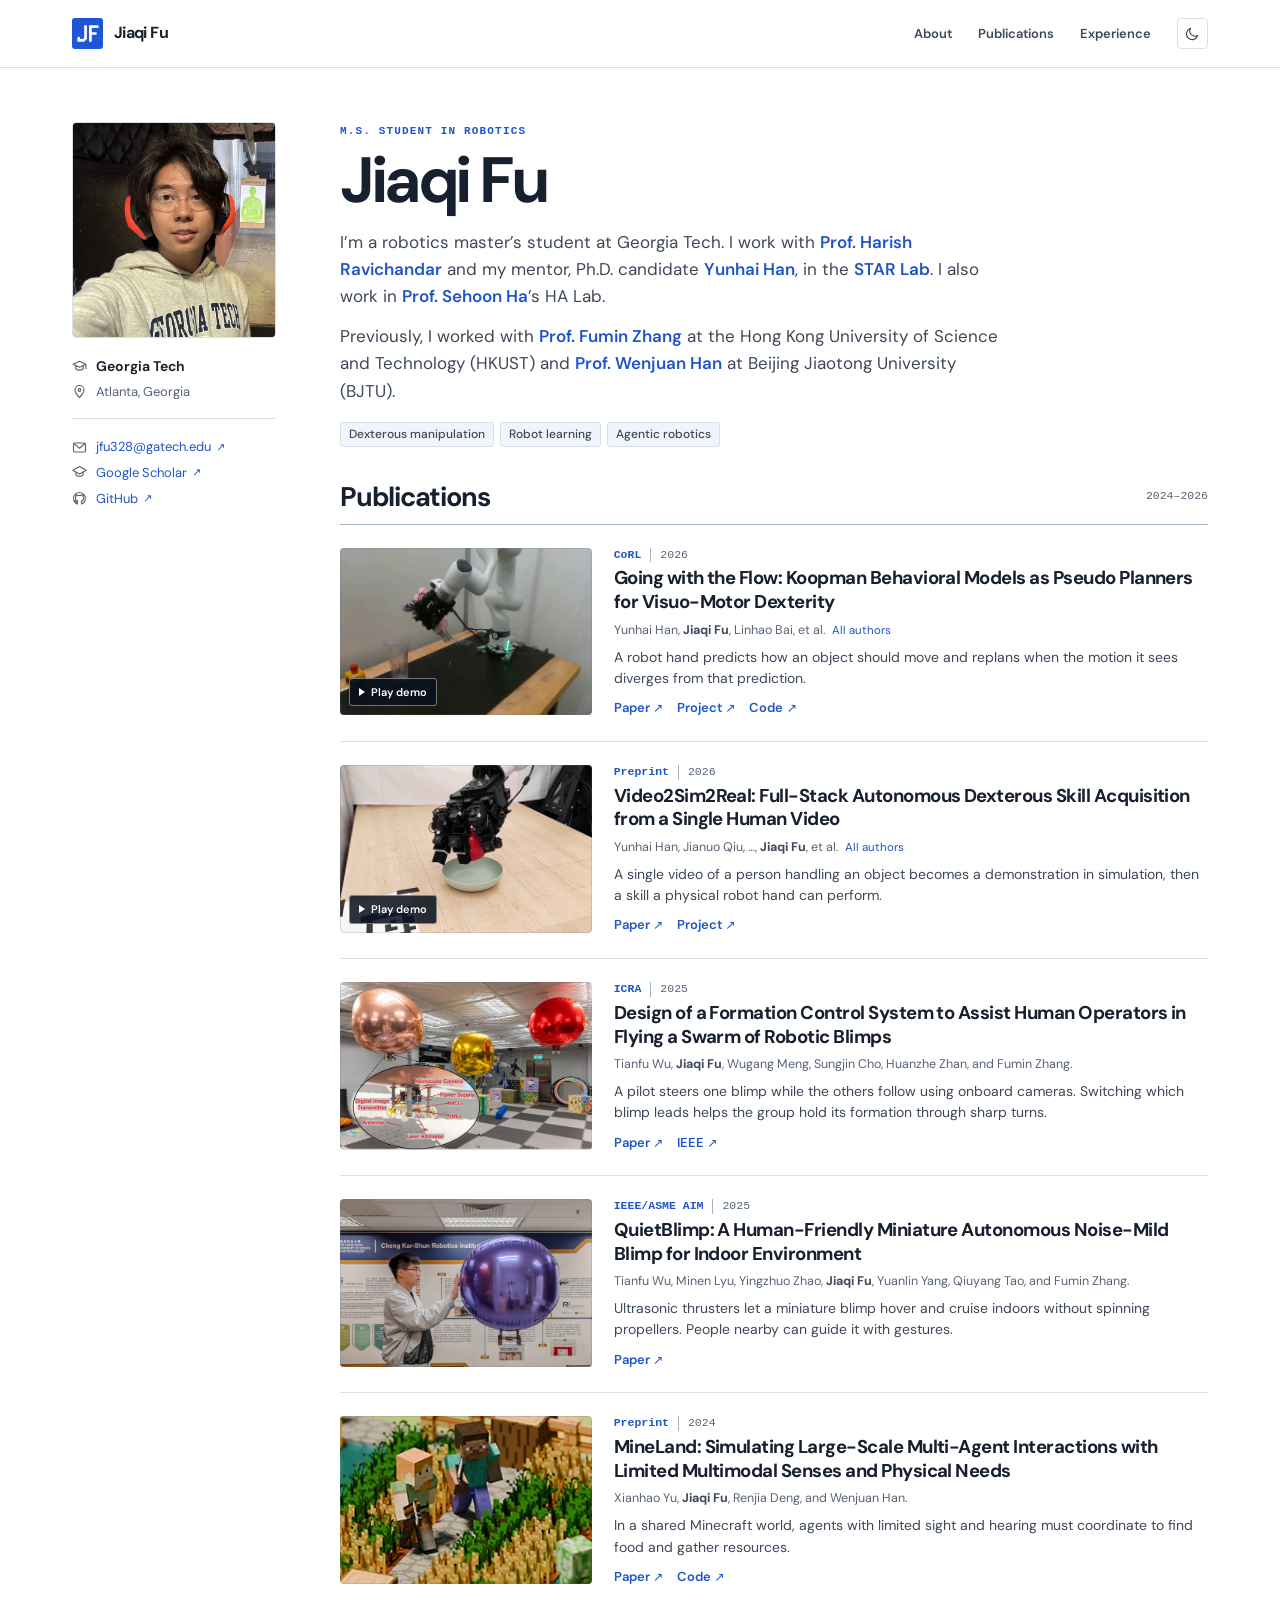
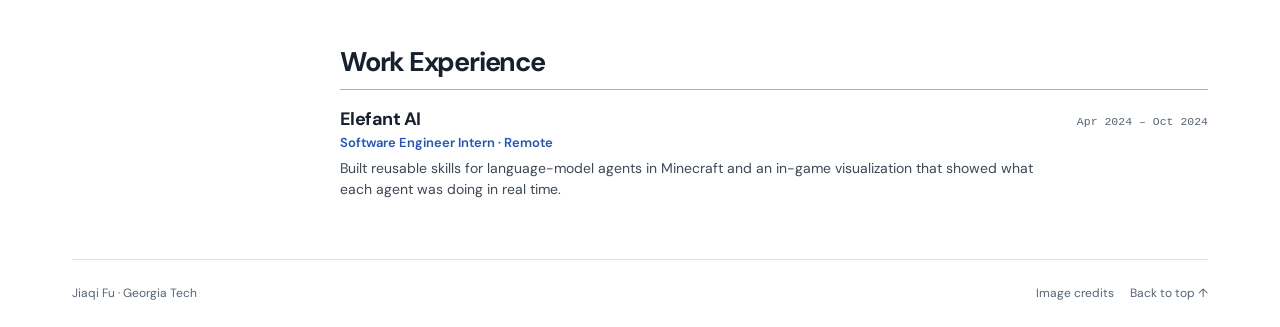
==== index.html @ 8cce4921 "Publish academic homepage on GitHub Pages" ====
<!doctype html>
<html lang="en">
<head>
<meta charset="utf-8"/>
<meta content="width=device-width, initial-scale=1" name="viewport"/>
<meta content="#ffffff" name="theme-color"/>
<meta content="Jiaqi Fu is a robotics master's student at Georgia Tech studying dexterous manipulation and agentic robotics. Explore publications and project demonstrations." name="description"/>
<link href="https://jiaq1fu.github.io/" rel="canonical"/>
<meta content="Jiaqi Fu · Robotics at Georgia Tech" property="og:title"/>
<meta content="website" property="og:type"/>
<meta content="Research in dexterous manipulation, robot learning, and agentic robotics at Georgia Tech's STAR Lab." property="og:description"/>
<meta content="https://jiaq1fu.github.io/assets/portrait.webp" property="og:image"/>
<title>Jiaqi Fu · Robotics at Georgia Tech</title>
<link as="font" crossorigin="" href="assets/dm-sans.woff2" rel="preload" type="font/woff2"/>
<link href="assets/mark.svg" rel="icon"/>
<link href="style.css" rel="stylesheet"/>
<script src="theme.js"></script>
<script src="demos.js" defer></script>
</head>
<body id="top">
<a class="skip" href="#name">Skip to content</a>
<header class="topbar">
  <div class="site-width mast">
    <a class="brand" href="#top" aria-label="Jiaqi Fu, home"><img src="assets/mark.svg" width="31" height="31" alt="">Jiaqi Fu</a>
    <nav aria-label="Main navigation"><a href="#name">About</a><a href="#research">Publications</a><a href="#experience">Experience</a><button class="theme" type="button" aria-label="Switch color theme" title="Switch color theme" hidden><svg class="icon icon-moon" viewBox="0 0 20 20" fill="none" stroke="currentColor" stroke-width="1.5" stroke-linecap="round" stroke-linejoin="round" aria-hidden="true"><path d="M16.8 12.7A7 7 0 0 1 7.3 3.2a7.6 7.6 0 1 0 9.5 9.5Z"/></svg><svg class="icon icon-sun" viewBox="0 0 20 20" fill="none" stroke="currentColor" stroke-width="1.5" stroke-linecap="round" stroke-linejoin="round" aria-hidden="true"><circle cx="10" cy="10" r="3.4"/><path d="M10 1v2 M10 17v2 M1 10h2 M17 10h2 M3.6 3.6 5 5 M15 15l1.4 1.4 M3.6 16.4 5 15 M15 5l1.4-1.4"/></svg></button></nav>
  </div>
</header>
<div class="site-width layout">
<aside class="profile" aria-label="Profile and contact">
  <img class="portrait" src="assets/portrait.webp" width="675" height="775" alt="Jiaqi Fu wearing a Georgia Tech hoodie" fetchpriority="high">
  <div class="profile-info">
    <div class="affiliation"><svg class="icon icon-school" viewBox="0 0 20 20" fill="none" stroke="currentColor" stroke-width="1.5" stroke-linecap="round" stroke-linejoin="round" aria-hidden="true"><path d="m1.5 7 8.5-4 8.5 4-8.5 4-8.5-4Z M5 9v4c3.3 2.5 6.7 2.5 10 0V9 M18.5 7v6"/></svg><span>Georgia Tech</span></div>
    <div class="location"><svg class="icon icon-location" viewBox="0 0 20 20" fill="none" stroke="currentColor" stroke-width="1.5" stroke-linecap="round" stroke-linejoin="round" aria-hidden="true"><path d="M16 8c0 4.2-6 10-6 10S4 12.2 4 8a6 6 0 1 1 12 0Z"/><circle cx="10" cy="8" r="1.8"/></svg>Atlanta, Georgia</div>
    <ul class="contacts"><li><svg class="icon icon-mail" viewBox="0 0 20 20" fill="none" stroke="currentColor" stroke-width="1.5" stroke-linecap="round" stroke-linejoin="round" aria-hidden="true"><rect x="2" y="4" width="16" height="12" rx="1.5"/><path d="m3 5 7 6 7-6"/></svg><a href="mailto:jfu328@gatech.edu">jfu328@gatech.edu <span class="arrow" aria-hidden="true">↗</span></a></li><li><svg class="icon icon-scholar" viewBox="0 0 20 20" fill="none" stroke="currentColor" stroke-width="1.5" stroke-linecap="round" stroke-linejoin="round" aria-hidden="true"><path d="m1 7 9-5 9 5-9 5-9-5Z M5.2 9.5v3.6a6.5 6.5 0 0 0 9.6 0V9.5"/></svg><a href="https://scholar.google.com/citations?user=RdzJ1DcAAAAJ&amp;hl=en">Google Scholar <span class="arrow" aria-hidden="true">↗</span></a></li><li><svg class="icon icon-github" viewBox="0 0 20 20" fill="none" stroke="currentColor" stroke-width="1.5" stroke-linecap="round" stroke-linejoin="round" aria-hidden="true"><path d="M7 17.4a8 8 0 1 1 6 0 M7.1 17.4v-2.5c-2.1.3-2.8-.7-3.1-1.7 M13 17.4v-2.1c0-.9-.3-1.5-.7-1.8 2-.4 3.4-1.4 3.4-3.8 0-.9-.3-1.6-.9-2.3.2-.7.2-1.6-.1-2.2-1-.1-2 .4-2.7.9a9.4 9.4 0 0 0-4 0c-.8-.5-1.6-1-2.7-.9-.3.7-.3 1.6 0 2.2-.6.7-.9 1.4-.9 2.3 0 2.4 1.4 3.4 3.4 3.8-.5.4-.7 1.1-.7 1.8"/></svg><a href="https://github.com/Jiaq1Fu">GitHub <span class="arrow" aria-hidden="true">↗</span></a></li></ul>
  </div>
</aside>
<main>
<section id="about" class="about" aria-labelledby="name">
  <p class="role">M.S. student in Robotics</p>
  <h1 id="name">Jiaqi Fu</h1>
  <div class="bio">
    <p>I’m a robotics master’s student at Georgia Tech. I work with <a href="https://harishravichandar.com/">Prof. Harish Ravichandar</a> and my mentor, Ph.D. candidate <a href="https://y8han.github.io/">Yunhai Han</a>, in the <a href="https://star-lab.cc.gatech.edu/team/jiaqi-fu/">STAR Lab</a>. I also work in <a href="https://faculty.cc.gatech.edu/~sha9/index.html">Prof. Sehoon Ha</a>’s HA Lab.</p>
    <p>Previously, I worked with <a href="https://fumin-home.hkust.edu.hk/">Prof. Fumin Zhang</a> at the Hong Kong University of Science and Technology (HKUST) and <a href="https://winniehan.github.io/">Prof. Wenjuan Han</a> at Beijing Jiaotong University (BJTU).</p>
  </div>
  <ul class="interests" aria-label="Research interests"><li>Dexterous manipulation</li><li>Robot learning</li><li>Agentic robotics</li></ul>
</section>
  <section id="research" class="research" aria-labelledby="pub-title">
    <div class="section-head"><h2 id="pub-title">Publications</h2><span class="years">2024–2026</span></div>
    <article class="paper">
      <div class="paper-media"><div class="demo" data-demo>
        <video aria-label="K-UBM robot demonstration" muted playsinline preload="none" poster="assets/kubm.webp" width="600" height="403" controls src="assets/kubm-demo.mp4"></video>
        <button class="demo-start" type="button" aria-label="Play K-UBM demo" hidden><span class="play" aria-hidden="true"></span>Play demo</button>
        </div></div>
      <div class="paper-info">
        <p class="venue">CoRL <span class="year">2026</span></p>
        <h3><a href="https://arxiv.org/abs/2602.07413">Going with the Flow: Koopman Behavioral Models as Pseudo Planners for Visuo-Motor Dexterity</a></h3>
        <details class="byline"><summary><span class="authors">Yunhai Han, <strong>Jiaqi Fu</strong>, Linhao Bai, et al.</span> <span class="author-action closed">All authors</span><span class="author-action opened">Hide authors</span></summary><p class="authors full">Yunhai Han, <strong>Jiaqi Fu</strong>, Linhao Bai, Ziyu Xiao, Zhaodong Yang, Yogita Choudhary, Krishna Jha, Chuizheng Kong, Shreyas Kousik, and Harish Ravichandar.</p></details>
        <p class="summary">A robot hand predicts how an object should move and replans when the motion it sees diverges from that prediction.</p>
        <div class="resources"><a href="https://arxiv.org/abs/2602.07413">Paper <span class="arrow" aria-hidden="true">↗</span></a><a href="https://k-ubm.github.io/">Project <span class="arrow" aria-hidden="true">↗</span></a><a href="https://github.com/GT-STAR-Lab/K-UBM">Code <span class="arrow" aria-hidden="true">↗</span></a></div>
      </div>
    </article>
    <article class="paper">
      <div class="paper-media"><div class="demo" data-demo>
        <video aria-label="Video2Sim2Real robot demonstration" muted playsinline preload="none" poster="assets/video2sim2real.webp" width="524" height="352" controls src="assets/video2sim2real-demo.mp4"></video>
        <button class="demo-start" type="button" aria-label="Play Video2Sim2Real demo" hidden><span class="play" aria-hidden="true"></span>Play demo</button>
        </div></div>
      <div class="paper-info">
        <p class="venue">Preprint <span class="year">2026</span></p>
        <h3><a href="https://arxiv.org/abs/2606.08828">Video2Sim2Real: Full-Stack Autonomous Dexterous Skill Acquisition from a Single Human Video</a></h3>
        <details class="byline"><summary><span class="authors">Yunhai Han, Jianuo Qiu, …, <strong>Jiaqi Fu</strong>, et al.</span> <span class="author-action closed">All authors</span><span class="author-action opened">Hide authors</span></summary><p class="authors full">Yunhai Han, Jianuo Qiu, Linhao Bai, Ziyu Xiao, Zihang Zeng, Yangcen Liu, Zhaodong Yang, Shalin Jain, Wenrui Ma, <strong>Jiaqi Fu</strong>, Yuqian Zheng, Manisha Natarajan, Muhammad Zubair Irshad, Kenneth Shaw, Matthew Gombolay, Zsolt Kira, and Harish Ravichandar.</p></details>
        <p class="summary">A single video of a person handling an object becomes a demonstration in simulation, then a skill a physical robot hand can perform.</p>
        <div class="resources"><a href="https://arxiv.org/abs/2606.08828">Paper <span class="arrow" aria-hidden="true">↗</span></a><a href="https://video2sim2real.github.io/">Project <span class="arrow" aria-hidden="true">↗</span></a></div>
      </div>
    </article>
    <article class="paper">
      <div class="paper-media"><a aria-label="Read the blimp formation control paper" class="thumb" href="https://arxiv.org/abs/2505.09511"><img alt="Three robotic blimps hover indoors, with an inset showing the hardware beneath one blimp." height="435" loading="lazy" src="assets/formation.webp" width="648"/></a></div>
      <div class="paper-info">
        <p class="venue">ICRA <span class="year">2025</span></p>
        <h3><a href="https://arxiv.org/abs/2505.09511">Design of a Formation Control System to Assist Human Operators in Flying a Swarm of Robotic Blimps</a></h3>
        <p class="authors">Tianfu Wu, <strong>Jiaqi Fu</strong>, Wugang Meng, Sungjin Cho, Huanzhe Zhan, and Fumin Zhang.</p>
        <p class="summary">A pilot steers one blimp while the others follow using onboard cameras. Switching which blimp leads helps the group hold its formation through sharp turns.</p>
        <div class="resources"><a href="https://arxiv.org/abs/2505.09511">Paper <span class="arrow" aria-hidden="true">↗</span></a><a href="https://doi.org/10.1109/ICRA55743.2025.11128354">IEEE <span class="arrow" aria-hidden="true">↗</span></a></div>
      </div>
    </article>
    <article class="paper">
      <div class="paper-media"><a aria-label="Read the QuietBlimp paper" class="thumb" href="https://doi.org/10.1109/AIM64088.2025.11175635"><img alt="A researcher holds up a hand beside a purple blimp at the HKUST Robotics Institute." height="435" loading="lazy" src="assets/quietblimp.webp" width="648"/></a></div>
      <div class="paper-info">
        <p class="venue">IEEE/ASME AIM <span class="year">2025</span></p>
        <h3><a href="https://doi.org/10.1109/AIM64088.2025.11175635">QuietBlimp: A Human-Friendly Miniature Autonomous Noise-Mild Blimp for Indoor Environment</a></h3>
        <p class="authors">Tianfu Wu, Minen Lyu, Yingzhuo Zhao, <strong>Jiaqi Fu</strong>, Yuanlin Yang, Qiuyang Tao, and Fumin Zhang.</p>
        <p class="summary">Ultrasonic thrusters let a miniature blimp hover and cruise indoors without spinning propellers. People nearby can guide it with gestures.</p>
        <div class="resources"><a href="https://doi.org/10.1109/AIM64088.2025.11175635">Paper <span class="arrow" aria-hidden="true">↗</span></a></div>
      </div>
    </article>
    <article class="paper">
      <div class="paper-media"><a aria-label="Explore MineLand on GitHub" class="thumb" href="https://github.com/cocacola-lab/MineLand"><img alt="Two Minecraft characters stand among rows of crops in MineLand" height="192" loading="lazy" src="assets/mineland.webp" width="286"/></a></div>
      <div class="paper-info">
        <p class="venue">Preprint <span class="year">2024</span></p>
        <h3><a href="https://arxiv.org/abs/2403.19267">MineLand: Simulating Large-Scale Multi-Agent Interactions with Limited Multimodal Senses and Physical Needs</a></h3>
        <p class="authors">Xianhao Yu, <strong>Jiaqi Fu</strong>, Renjia Deng, and Wenjuan Han.</p>
        <p class="summary">In a shared Minecraft world, agents with limited sight and hearing must coordinate to find food and gather resources.</p>
        <div class="resources"><a href="https://arxiv.org/abs/2403.19267">Paper <span class="arrow" aria-hidden="true">↗</span></a><a href="https://github.com/cocacola-lab/MineLand">Code <span class="arrow" aria-hidden="true">↗</span></a></div>
      </div>
    </article>
  </section>

  <section id="experience" class="experience" aria-labelledby="experience-title">
    <div class="section-head"><h2 id="experience-title">Work Experience</h2></div>
    <ol class="positions">
      <li>
        <div class="position-header"><h3>Elefant AI</h3><p class="years"><time datetime="2024-04">Apr 2024</time> – <time datetime="2024-10">Oct 2024</time></p></div>
        <p class="position-role">Software Engineer Intern · Remote</p>
        <p class="summary">Built reusable skills for language-model agents in Minecraft and an in-game visualization that showed what each agent was doing in real time.</p>
      </li>
    </ol>
  </section>
</main>
</div>
<footer class="site-width"><span>Jiaqi Fu · Georgia Tech</span><div><a href="credits.html">Image credits</a><a href="#top">Back to top ↑</a></div></footer>
</body>
</html>
---- style.css ----
@font-face {
  font-family: "DM Sans";
  src: url("assets/dm-sans.woff2") format("woff2");
  font-style: normal;
  font-weight: 400 700;
  font-display: swap;
}

:root {
  color-scheme: light;
  --bg: #fff;
  --ink: #17202e;
  --text: #3d4858;
  --muted: #566476;
  --blue: #2054c7;
  --line: #d8e0e7;
  --surface: #f0f4fb;
  --rule: #a5b5c8;
  --mono: ui-monospace, "SFMono-Regular", Consolas, "Liberation Mono", monospace;
}
:root[data-theme="dark"] {
  color-scheme: dark;
  --bg: #11161e;
  --ink: #eef3fa;
  --text: #c8d2df;
  --muted: #a6b4c5;
  --blue: #91b2ff;
  --line: #324052;
  --surface: #1c293c;
  --rule: #5d718b;
}

* { box-sizing: border-box; }
html { scroll-padding-top: 22px; }
body { background: var(--bg); color: var(--ink); margin: 0; font: 16px/1.52 "DM Sans", system-ui, sans-serif; -webkit-font-smoothing: antialiased; }
a { color: var(--blue); text-decoration: none; }
a:hover { text-decoration: underline; text-underline-offset: 3px; }
a:focus-visible, button:focus-visible, summary:focus-visible, video:focus-visible { outline: 2px solid var(--blue); outline-offset: 4px; }
button { font: inherit; cursor: pointer; }
[hidden] { display: none !important; }
.site-width { width: min(1136px, calc(100% - 96px)); margin-inline: auto; }
.skip { position: absolute; left: 16px; top: -80px; z-index: 3; background: var(--bg); padding: .6rem 1rem; }
.skip:focus { top: 6px; }
.topbar { border-bottom: 1px solid var(--line); }
.mast, nav, .brand, .affiliation, .location, .contacts li, .contacts li a, .section-head, .resources, footer, footer div { display: flex; align-items: center; }
.mast { height: 67px; justify-content: space-between; }
.brand { gap: 11px; font-size: 16px; font-weight: 700; letter-spacing: -.04em; color: var(--ink); }
.brand:hover { text-decoration: none; }
nav { gap: 26px; font-size: 13px; font-weight: 600; }
nav a { color: var(--text); }
.icon { width: 17px; height: 17px; flex: none; }
.theme { border: 1px solid var(--line); color: var(--text); background: var(--bg); padding: 7px; border-radius: 4px; display: inline-grid; place-items: center; }
.theme:hover { color: var(--blue); background: var(--surface); }
.theme .icon { width: 15px; height: 15px; }
:root:not([data-theme="dark"]) .icon-sun, :root[data-theme="dark"] .icon-moon { display: none; }

.layout { display: grid; grid-template-columns: 204px minmax(0, 1fr); align-items: start; gap: clamp(40px, 5vw, 80px); padding: 54px 0 0; }
.profile { position: sticky; top: 22px; }
.portrait { width: 100%; height: auto; aspect-ratio: 1 / 1.06; object-fit: cover; object-position: 50% 40%; display: block; border: 1px solid var(--line); border-radius: 4px; }
.profile-info { padding-top: 18px; }
.affiliation, .location, .contacts li { gap: 9px; }
.affiliation { font-weight: 650; font-size: 14px; }
.affiliation .icon, .location .icon, .contacts .icon { color: var(--muted); width: 15px; height: 15px; }
.location { font-size: 13px; margin-top: 4px; color: var(--muted); }
.contacts { border-top: 1px solid var(--line); list-style: none; margin: 17px 0 0; padding: 12px 0 0; }
.contacts li { margin: 6px 0; font-size: 13px; }
.contacts a { gap: 5px; }
.arrow { display: inline-block; font: .95em/1 system-ui, sans-serif; }
.contacts .arrow { font-size: 11px; }
.about { padding: 1px 0 34px; }
.role, .years, .venue { font-family: var(--mono); }
.role { font-size: 11px; color: var(--blue); text-transform: uppercase; font-weight: 600; letter-spacing: .105em; margin: 0 0 6px; }
h1, h2, h3, p { margin: 0; }
h1 { font-size: clamp(46px, 5vw, 66px); font-weight: 700; letter-spacing: -.07em; line-height: 1.08; }
.bio { max-width: 660px; font-size: 17px; line-height: 1.6; margin: 14px 0 17px; color: var(--text); }
.bio a { font-weight: 600; }
.bio p + p { margin-top: .75em; }
.interests { display: flex; flex-wrap: wrap; gap: 6px; margin: 0; padding: 0; list-style: none; }
.interests li { background: var(--surface); color: var(--text); border: 1px solid var(--line); border-radius: 3px; font-size: 12px; font-weight: 500; line-height: 1.4; padding: 3px 8px; }
.section-head { gap: 1rem; justify-content: space-between; border-bottom: 1px solid var(--rule); padding-bottom: 12px; }
h2 { font-size: 27px; line-height: 1.15; letter-spacing: -.045em; }
.years { font-size: 11.5px; color: var(--muted); }
.paper { display: grid; grid-template-columns: minmax(160px, 29%) 1fr; align-items: start; gap: 22px; padding: 23px 0; border-bottom: 1px solid var(--line); }
.paper:last-child { border-bottom: 0; }
.paper-media { min-width: 0; }
.thumb, .demo { position: relative; display: block; background: var(--surface); width: 100%; border-radius: 4px; overflow: hidden; }
.thumb::after, .demo::after { content: ""; position: absolute; inset: 0; border: 1px solid rgb(96 113 135 / .19); border-radius: inherit; pointer-events: none; }
.thumb img, .demo video { display: block; width: 100%; height: auto; aspect-ratio: 1.5; object-fit: cover; }
.demo-start { position: absolute; bottom: 9px; left: 9px; padding: 5px 9px; display: inline-flex; align-items: center; gap: 6px; border: 1px solid rgb(255 255 255 / .42); border-radius: 3px; background: rgb(9 17 29 / .86); color: white; font-size: 11px; font-weight: 600; }
.demo-start:hover { background: #1c47a6; }
.play { width: 0; height: 0; border-top: 4px solid transparent; border-bottom: 4px solid transparent; border-left: 6px solid currentColor; }
.venue { display: flex; align-items: baseline; gap: 9px; font-size: 11.5px; font-weight: 600; color: var(--blue); line-height: 1.3; margin-bottom: 5px; }
.year { color: var(--muted); font-weight: 400; border-left: 1px solid var(--rule); padding-left: 9px; }
h3 { font-size: clamp(17px, 1.45vw, 21px); line-height: 1.27; letter-spacing: -.028em; font-weight: 700; }
h3 a { color: var(--ink); }
h3 a:hover { color: var(--blue); }
.authors { font-size: 12.5px; line-height: 1.5; color: var(--muted); }
p.authors, .byline { margin: 6px 0 0; }
.authors strong { color: var(--text); font-weight: 700; }
.byline summary { cursor: pointer; list-style: none; font-size: 12.5px; }
.byline summary::-webkit-details-marker { display: none; }
.author-action { color: var(--blue); font-size: 11.5px; margin-left: 4px; white-space: nowrap; }
.byline .opened, .byline[open] .closed, .byline[open] summary .authors { display: none; }
.byline[open] .opened { display: inline; margin: 0; }
.byline .full { margin-top: 4px; }
.summary { margin-top: 7px; color: var(--text); font-size: 14px; line-height: 1.52; max-width: 72ch; }
.resources { flex-wrap: wrap; gap: 14px; margin-top: 9px; font-size: 13px; font-weight: 600; }
footer { margin-top: 40px !important; border-top: 1px solid var(--line); justify-content: space-between; gap: .8rem; min-height: 68px; font-size: 12px; color: var(--muted); }
footer div { gap: 16px; }
footer a { color: var(--muted); }
.experience { padding-top: 36px; }
.positions { list-style: none; padding: 0; margin: 0; }
.positions > li { padding: 18px 0; border-bottom: 1px solid var(--line); }
.positions > li:last-child { border-bottom: 0; }
.position-header { display: flex; flex-wrap: wrap; align-items: baseline; justify-content: space-between; gap: 3px 16px; }
.position-header h3 { font-size: 18px; }
.position-header .years { white-space: nowrap; }
.position-role { color: var(--blue); font-size: 13px; font-weight: 600; margin-top: 3px; }
.positions .summary { margin-top: 5px; }
.credits { max-width: 720px; margin: 52px auto 80px; }
.credits h1 { font-size: 42px; margin: 24px 0; }
.credits li { margin: 14px 0; color: var(--text); }

@media (max-width: 1000px) {
  .site-width { width: calc(100% - 60px); }
  .layout { grid-template-columns: 171px minmax(0, 1fr); gap: 34px; }
  .paper { gap: 17px; grid-template-columns: minmax(143px, 28%) 1fr; }
}
@media (max-width: 760px) {
  .site-width { width: calc(100% - 40px); }
  .mast { height: 58px; }
  .layout { grid-template-columns: 146px minmax(0, 1fr); gap: 28px; padding-top: 32px; }
  .profile { position: static; grid-row: 1; grid-column: 1; }
  main { display: contents; }
  .profile-info { padding-top: 12px; }
  .contacts { margin-top: 10px; padding-top: 6px; }
  .contacts li { font-size: 12px; margin: 4px 0; gap: 6px; }
  .about { grid-row: 1; grid-column: 2; padding: 0; }
  .research, .experience { grid-column: 1 / -1; }
  .experience { padding-top: 0; }
  .bio { font-size: 16px; margin: 10px 0 14px; }
  .paper { grid-template-columns: minmax(135px, 30%) 1fr; }
}
@media (max-width: 520px) {
  .site-width { width: calc(100% - 32px); }
  nav { gap: 14px; font-size: 12px; }
  .brand { font-size: 15px; gap: 7px; }
  .brand img { width: 27px; height: 27px; }
  .theme { padding: 6px; }
  .layout { grid-template-columns: minmax(0, 1fr) 88px; grid-template-rows: auto auto auto; column-gap: 10px; row-gap: 0; padding-top: 25px; }
  .profile, .profile-info, .about { display: contents; }
  .affiliation { display: none; }
  .role { grid-row: 1; grid-column: 1; align-self: end; margin: 0 0 3px; }
  h1 { grid-row: 2; grid-column: 1; align-self: center; }
  .location { grid-row: 3; grid-column: 1; margin: 4px 0 0; align-self: start; }
  .portrait { grid-row: 1 / 4; grid-column: 2; width: 88px; height: 101px; }
  .bio, .interests, .contacts, .research { grid-column: 1 / -1; }
  .bio { grid-row: 4; margin: 18px 0 12px; }
  .interests { grid-row: 5; }
  .contacts { grid-row: 6; display: flex; gap: 6px 12px; flex-wrap: wrap; border: 0; padding: 0; margin-top: 15px; }
  .contacts li { margin: 0; }
  .contacts .icon { display: none; }
  .research { grid-row: 7; padding-top: 29px; }
  .experience { grid-row: 8; padding-top: 26px; }
  .position-header { flex-direction: column; }
  .interests { gap: 5px; }
  .interests li { font-size: 11px; padding: 3px 6px; }
  h2 { font-size: 24px; }
  .paper { display: flex; flex-direction: column; gap: 12px; padding: 19px 0; }
  .paper-media { width: 100%; max-width: 380px; }
  .paper h3 { font-size: 18px; }
  .summary { font-size: 13.5px; }
  footer { align-items: flex-start; flex-wrap: wrap; margin-top: 22px !important; padding: 16px 0; }
}

@media (max-width: 400px) {
  nav { gap: 8px; }
  .brand { font-size: 14px; gap: 5px; }
  .brand img { width: 23px; height: 23px; }
}
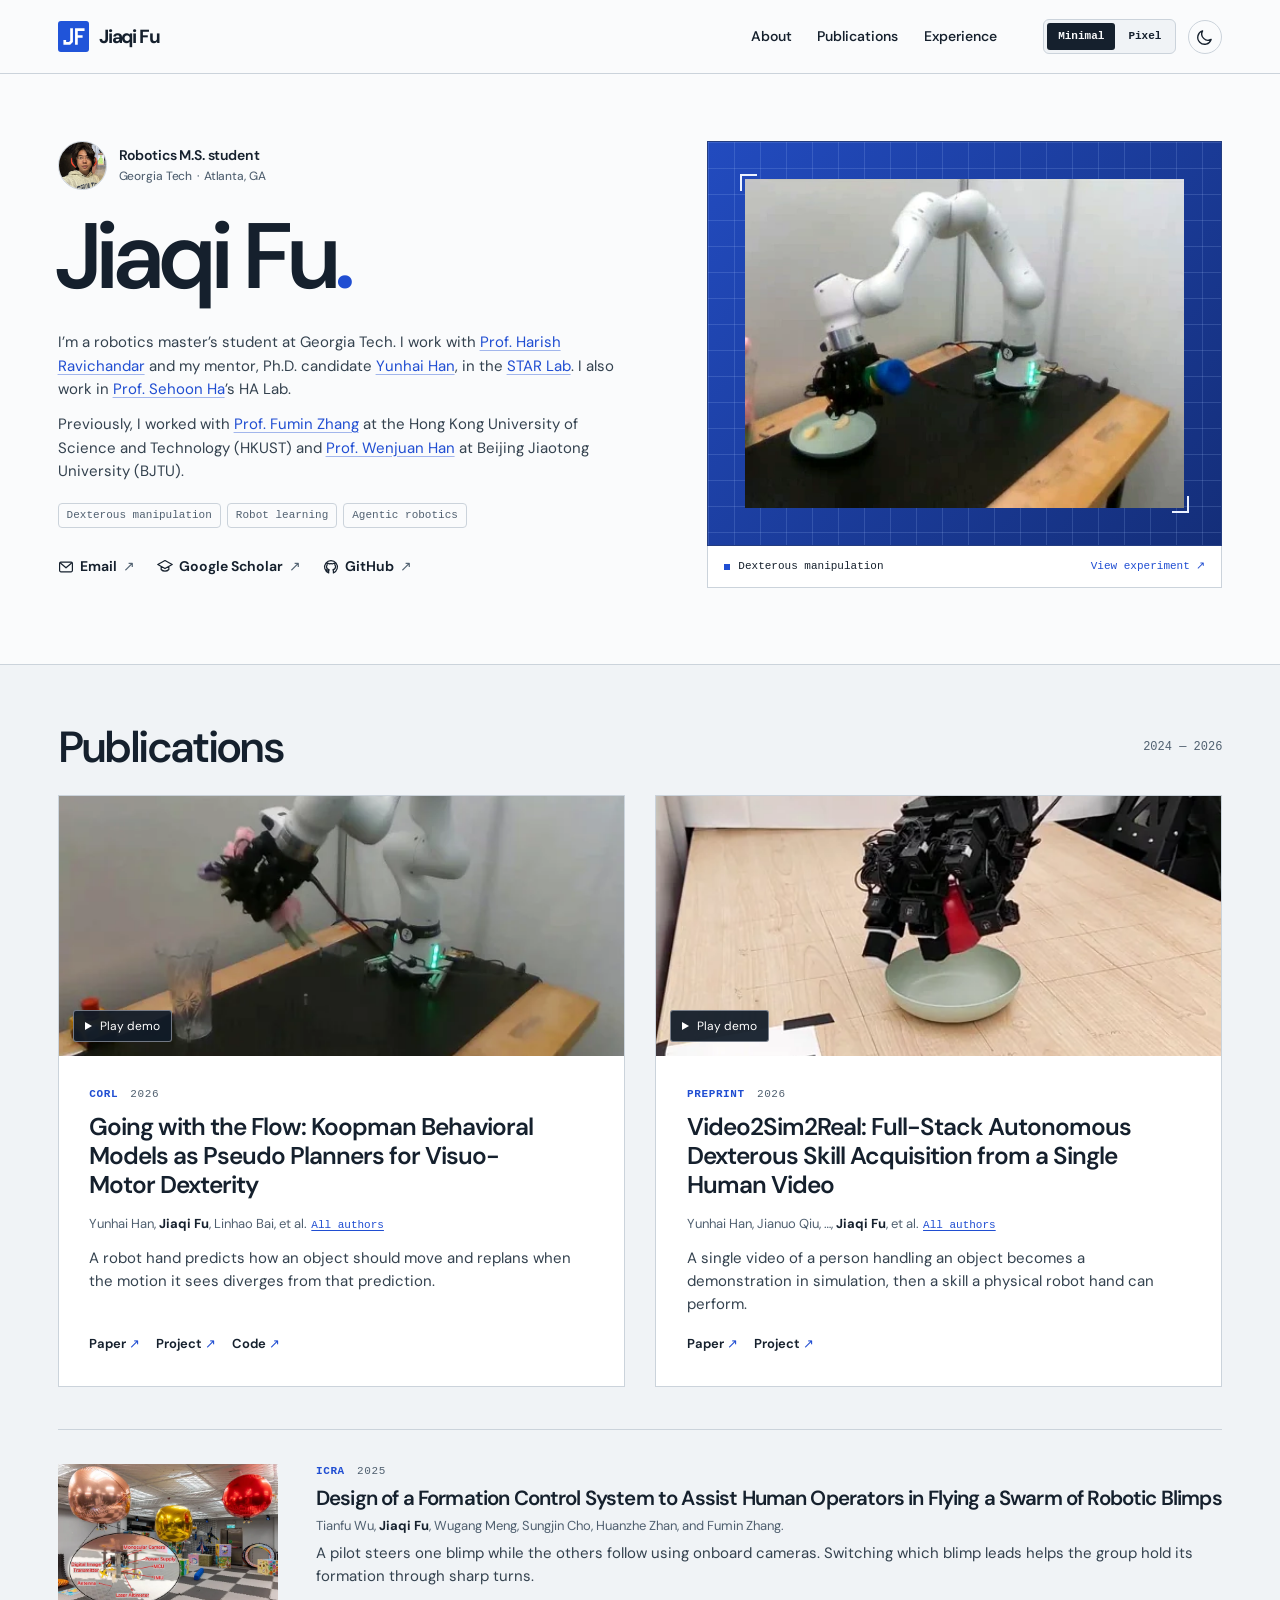
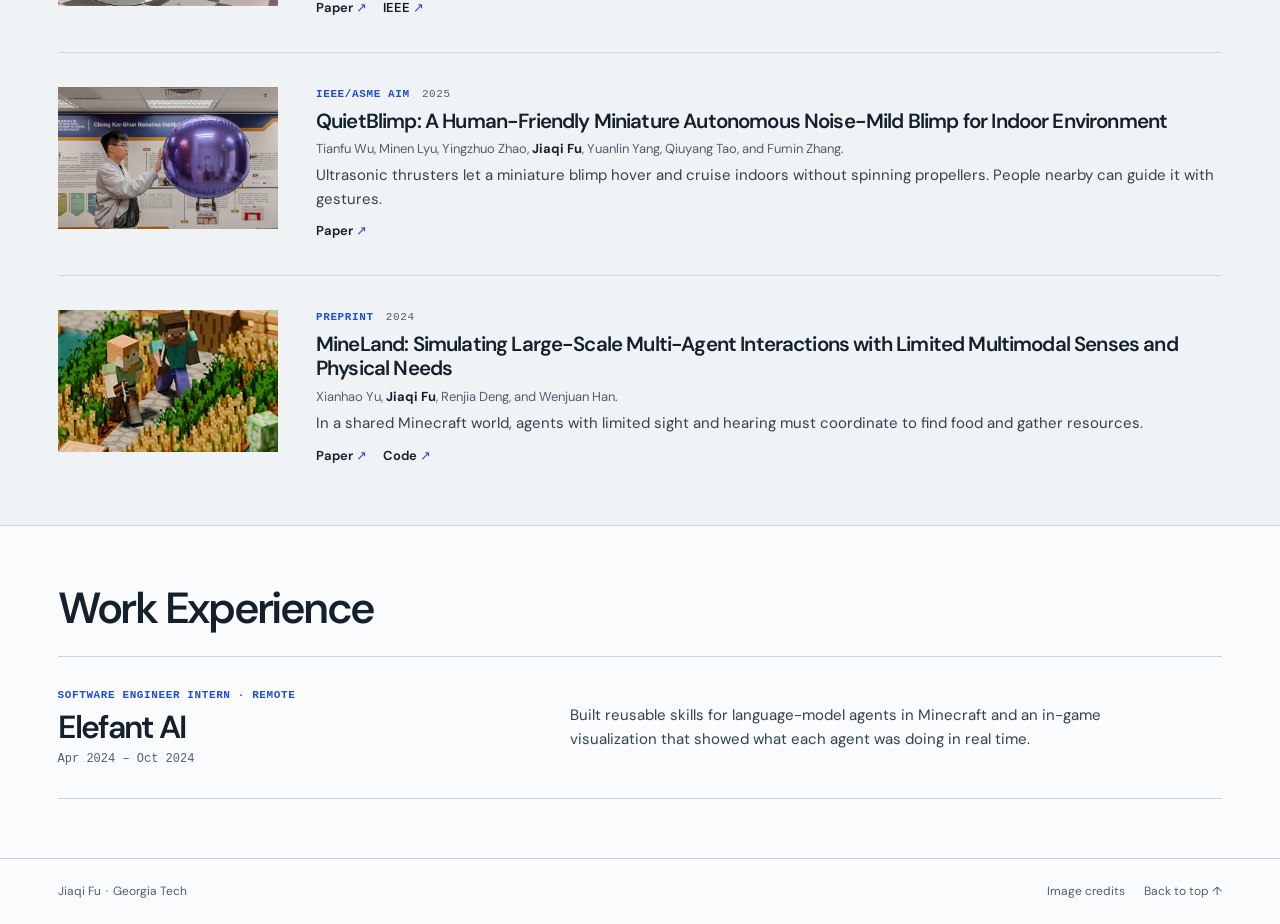
==== commit e9acbcab: "Add minimalist robotics homepage and pixel lab edition" ====
--- a/index.html
+++ b/index.html
@@ -9,113 +9,102 @@
 <meta content="Jiaqi Fu · Robotics at Georgia Tech" property="og:title"/>
 <meta content="website" property="og:type"/>
 <meta content="Research in dexterous manipulation, robot learning, and agentic robotics at Georgia Tech's STAR Lab." property="og:description"/>
-<meta content="https://jiaq1fu.github.io/assets/portrait.webp" property="og:image"/>
+<meta content="https://jiaq1fu.github.io/assets/robot-field.webp" property="og:image"/>
 <title>Jiaqi Fu · Robotics at Georgia Tech</title>
 <link as="font" crossorigin="" href="assets/dm-sans.woff2" rel="preload" type="font/woff2"/>
 <link href="assets/mark.svg" rel="icon"/>
 <link href="style.css" rel="stylesheet"/>
 <script src="theme.js"></script>
-<script src="demos.js" defer></script>
+<script defer="" src="demos.js"></script>
 </head>
 <body id="top">
 <a class="skip" href="#name">Skip to content</a>
-<header class="topbar">
-  <div class="site-width mast">
-    <a class="brand" href="#top" aria-label="Jiaqi Fu, home"><img src="assets/mark.svg" width="31" height="31" alt="">Jiaqi Fu</a>
-    <nav aria-label="Main navigation"><a href="#name">About</a><a href="#research">Publications</a><a href="#experience">Experience</a><button class="theme" type="button" aria-label="Switch color theme" title="Switch color theme" hidden><svg class="icon icon-moon" viewBox="0 0 20 20" fill="none" stroke="currentColor" stroke-width="1.5" stroke-linecap="round" stroke-linejoin="round" aria-hidden="true"><path d="M16.8 12.7A7 7 0 0 1 7.3 3.2a7.6 7.6 0 1 0 9.5 9.5Z"/></svg><svg class="icon icon-sun" viewBox="0 0 20 20" fill="none" stroke="currentColor" stroke-width="1.5" stroke-linecap="round" stroke-linejoin="round" aria-hidden="true"><circle cx="10" cy="10" r="3.4"/><path d="M10 1v2 M10 17v2 M1 10h2 M17 10h2 M3.6 3.6 5 5 M15 15l1.4 1.4 M3.6 16.4 5 15 M15 5l1.4-1.4"/></svg></button></nav>
-  </div>
-</header>
-<div class="site-width layout">
-<aside class="profile" aria-label="Profile and contact">
-  <img class="portrait" src="assets/portrait.webp" width="675" height="775" alt="Jiaqi Fu wearing a Georgia Tech hoodie" fetchpriority="high">
-  <div class="profile-info">
-    <div class="affiliation"><svg class="icon icon-school" viewBox="0 0 20 20" fill="none" stroke="currentColor" stroke-width="1.5" stroke-linecap="round" stroke-linejoin="round" aria-hidden="true"><path d="m1.5 7 8.5-4 8.5 4-8.5 4-8.5-4Z M5 9v4c3.3 2.5 6.7 2.5 10 0V9 M18.5 7v6"/></svg><span>Georgia Tech</span></div>
-    <div class="location"><svg class="icon icon-location" viewBox="0 0 20 20" fill="none" stroke="currentColor" stroke-width="1.5" stroke-linecap="round" stroke-linejoin="round" aria-hidden="true"><path d="M16 8c0 4.2-6 10-6 10S4 12.2 4 8a6 6 0 1 1 12 0Z"/><circle cx="10" cy="8" r="1.8"/></svg>Atlanta, Georgia</div>
-    <ul class="contacts"><li><svg class="icon icon-mail" viewBox="0 0 20 20" fill="none" stroke="currentColor" stroke-width="1.5" stroke-linecap="round" stroke-linejoin="round" aria-hidden="true"><rect x="2" y="4" width="16" height="12" rx="1.5"/><path d="m3 5 7 6 7-6"/></svg><a href="mailto:jfu328@gatech.edu">jfu328@gatech.edu <span class="arrow" aria-hidden="true">↗</span></a></li><li><svg class="icon icon-scholar" viewBox="0 0 20 20" fill="none" stroke="currentColor" stroke-width="1.5" stroke-linecap="round" stroke-linejoin="round" aria-hidden="true"><path d="m1 7 9-5 9 5-9 5-9-5Z M5.2 9.5v3.6a6.5 6.5 0 0 0 9.6 0V9.5"/></svg><a href="https://scholar.google.com/citations?user=RdzJ1DcAAAAJ&amp;hl=en">Google Scholar <span class="arrow" aria-hidden="true">↗</span></a></li><li><svg class="icon icon-github" viewBox="0 0 20 20" fill="none" stroke="currentColor" stroke-width="1.5" stroke-linecap="round" stroke-linejoin="round" aria-hidden="true"><path d="M7 17.4a8 8 0 1 1 6 0 M7.1 17.4v-2.5c-2.1.3-2.8-.7-3.1-1.7 M13 17.4v-2.1c0-.9-.3-1.5-.7-1.8 2-.4 3.4-1.4 3.4-3.8 0-.9-.3-1.6-.9-2.3.2-.7.2-1.6-.1-2.2-1-.1-2 .4-2.7.9a9.4 9.4 0 0 0-4 0c-.8-.5-1.6-1-2.7-.9-.3.7-.3 1.6 0 2.2-.6.7-.9 1.4-.9 2.3 0 2.4 1.4 3.4 3.4 3.8-.5.4-.7 1.1-.7 1.8"/></svg><a href="https://github.com/Jiaq1Fu">GitHub <span class="arrow" aria-hidden="true">↗</span></a></li></ul>
-  </div>
-</aside>
+<header class="topbar"><div class="site-width mast">
+  <a aria-label="Jiaqi Fu, home" class="brand" href="#top"><img alt="" height="31" src="assets/mark.svg" width="31"/>Jiaqi Fu</a>
+  <nav class="sections" aria-label="Sections"><a href="#about">About</a><a href="#research">Publications</a><a href="#experience">Experience</a></nav>
+  <div class="settings"><nav class="styles" aria-label="Website style"><span aria-current="page">Minimal</span><a href="pixel/">Pixel</a></nav><button aria-label="Switch color theme" class="theme" hidden="" title="Switch color theme" type="button"><svg aria-hidden="true" class="icon icon-moon" fill="none" stroke="currentColor" stroke-linecap="round" stroke-linejoin="round" stroke-width="1.5" viewbox="0 0 20 20"><path d="M16.8 12.7A7 7 0 0 1 7.3 3.2a7.6 7.6 0 1 0 9.5 9.5Z"></path></svg><svg aria-hidden="true" class="icon icon-sun" fill="none" stroke="currentColor" stroke-linecap="round" stroke-linejoin="round" stroke-width="1.5" viewbox="0 0 20 20"><circle cx="10" cy="10" r="3.4"></circle><path d="M10 1v2 M10 17v2 M1 10h2 M17 10h2 M3.6 3.6 5 5 M15 15l1.4 1.4 M3.6 16.4 5 15 M15 5l1.4-1.4"></path></svg></button></div>
+</div></header>
 <main>
-<section id="about" class="about" aria-labelledby="name">
-  <p class="role">M.S. student in Robotics</p>
-  <h1 id="name">Jiaqi Fu</h1>
-  <div class="bio">
-    <p>I’m a robotics master’s student at Georgia Tech. I work with <a href="https://harishravichandar.com/">Prof. Harish Ravichandar</a> and my mentor, Ph.D. candidate <a href="https://y8han.github.io/">Yunhai Han</a>, in the <a href="https://star-lab.cc.gatech.edu/team/jiaqi-fu/">STAR Lab</a>. I also work in <a href="https://faculty.cc.gatech.edu/~sha9/index.html">Prof. Sehoon Ha</a>’s HA Lab.</p>
-    <p>Previously, I worked with <a href="https://fumin-home.hkust.edu.hk/">Prof. Fumin Zhang</a> at the Hong Kong University of Science and Technology (HKUST) and <a href="https://winniehan.github.io/">Prof. Wenjuan Han</a> at Beijing Jiaotong University (BJTU).</p>
-  </div>
-  <ul class="interests" aria-label="Research interests"><li>Dexterous manipulation</li><li>Robot learning</li><li>Agentic robotics</li></ul>
-</section>
-  <section id="research" class="research" aria-labelledby="pub-title">
-    <div class="section-head"><h2 id="pub-title">Publications</h2><span class="years">2024–2026</span></div>
-    <article class="paper">
-      <div class="paper-media"><div class="demo" data-demo>
-        <video aria-label="K-UBM robot demonstration" muted playsinline preload="none" poster="assets/kubm.webp" width="600" height="403" controls src="assets/kubm-demo.mp4"></video>
-        <button class="demo-start" type="button" aria-label="Play K-UBM demo" hidden><span class="play" aria-hidden="true"></span>Play demo</button>
-        </div></div>
-      <div class="paper-info">
-        <p class="venue">CoRL <span class="year">2026</span></p>
-        <h3><a href="https://arxiv.org/abs/2602.07413">Going with the Flow: Koopman Behavioral Models as Pseudo Planners for Visuo-Motor Dexterity</a></h3>
-        <details class="byline"><summary><span class="authors">Yunhai Han, <strong>Jiaqi Fu</strong>, Linhao Bai, et al.</span> <span class="author-action closed">All authors</span><span class="author-action opened">Hide authors</span></summary><p class="authors full">Yunhai Han, <strong>Jiaqi Fu</strong>, Linhao Bai, Ziyu Xiao, Zhaodong Yang, Yogita Choudhary, Krishna Jha, Chuizheng Kong, Shreyas Kousik, and Harish Ravichandar.</p></details>
-        <p class="summary">A robot hand predicts how an object should move and replans when the motion it sees diverges from that prediction.</p>
-        <div class="resources"><a href="https://arxiv.org/abs/2602.07413">Paper <span class="arrow" aria-hidden="true">↗</span></a><a href="https://k-ubm.github.io/">Project <span class="arrow" aria-hidden="true">↗</span></a><a href="https://github.com/GT-STAR-Lab/K-UBM">Code <span class="arrow" aria-hidden="true">↗</span></a></div>
-      </div>
-    </article>
-    <article class="paper">
-      <div class="paper-media"><div class="demo" data-demo>
-        <video aria-label="Video2Sim2Real robot demonstration" muted playsinline preload="none" poster="assets/video2sim2real.webp" width="524" height="352" controls src="assets/video2sim2real-demo.mp4"></video>
-        <button class="demo-start" type="button" aria-label="Play Video2Sim2Real demo" hidden><span class="play" aria-hidden="true"></span>Play demo</button>
-        </div></div>
-      <div class="paper-info">
-        <p class="venue">Preprint <span class="year">2026</span></p>
-        <h3><a href="https://arxiv.org/abs/2606.08828">Video2Sim2Real: Full-Stack Autonomous Dexterous Skill Acquisition from a Single Human Video</a></h3>
-        <details class="byline"><summary><span class="authors">Yunhai Han, Jianuo Qiu, …, <strong>Jiaqi Fu</strong>, et al.</span> <span class="author-action closed">All authors</span><span class="author-action opened">Hide authors</span></summary><p class="authors full">Yunhai Han, Jianuo Qiu, Linhao Bai, Ziyu Xiao, Zihang Zeng, Yangcen Liu, Zhaodong Yang, Shalin Jain, Wenrui Ma, <strong>Jiaqi Fu</strong>, Yuqian Zheng, Manisha Natarajan, Muhammad Zubair Irshad, Kenneth Shaw, Matthew Gombolay, Zsolt Kira, and Harish Ravichandar.</p></details>
-        <p class="summary">A single video of a person handling an object becomes a demonstration in simulation, then a skill a physical robot hand can perform.</p>
-        <div class="resources"><a href="https://arxiv.org/abs/2606.08828">Paper <span class="arrow" aria-hidden="true">↗</span></a><a href="https://video2sim2real.github.io/">Project <span class="arrow" aria-hidden="true">↗</span></a></div>
-      </div>
-    </article>
-    <article class="paper">
-      <div class="paper-media"><a aria-label="Read the blimp formation control paper" class="thumb" href="https://arxiv.org/abs/2505.09511"><img alt="Three robotic blimps hover indoors, with an inset showing the hardware beneath one blimp." height="435" loading="lazy" src="assets/formation.webp" width="648"/></a></div>
-      <div class="paper-info">
-        <p class="venue">ICRA <span class="year">2025</span></p>
-        <h3><a href="https://arxiv.org/abs/2505.09511">Design of a Formation Control System to Assist Human Operators in Flying a Swarm of Robotic Blimps</a></h3>
-        <p class="authors">Tianfu Wu, <strong>Jiaqi Fu</strong>, Wugang Meng, Sungjin Cho, Huanzhe Zhan, and Fumin Zhang.</p>
-        <p class="summary">A pilot steers one blimp while the others follow using onboard cameras. Switching which blimp leads helps the group hold its formation through sharp turns.</p>
-        <div class="resources"><a href="https://arxiv.org/abs/2505.09511">Paper <span class="arrow" aria-hidden="true">↗</span></a><a href="https://doi.org/10.1109/ICRA55743.2025.11128354">IEEE <span class="arrow" aria-hidden="true">↗</span></a></div>
-      </div>
-    </article>
-    <article class="paper">
-      <div class="paper-media"><a aria-label="Read the QuietBlimp paper" class="thumb" href="https://doi.org/10.1109/AIM64088.2025.11175635"><img alt="A researcher holds up a hand beside a purple blimp at the HKUST Robotics Institute." height="435" loading="lazy" src="assets/quietblimp.webp" width="648"/></a></div>
-      <div class="paper-info">
-        <p class="venue">IEEE/ASME AIM <span class="year">2025</span></p>
-        <h3><a href="https://doi.org/10.1109/AIM64088.2025.11175635">QuietBlimp: A Human-Friendly Miniature Autonomous Noise-Mild Blimp for Indoor Environment</a></h3>
-        <p class="authors">Tianfu Wu, Minen Lyu, Yingzhuo Zhao, <strong>Jiaqi Fu</strong>, Yuanlin Yang, Qiuyang Tao, and Fumin Zhang.</p>
-        <p class="summary">Ultrasonic thrusters let a miniature blimp hover and cruise indoors without spinning propellers. People nearby can guide it with gestures.</p>
-        <div class="resources"><a href="https://doi.org/10.1109/AIM64088.2025.11175635">Paper <span class="arrow" aria-hidden="true">↗</span></a></div>
-      </div>
-    </article>
-    <article class="paper">
-      <div class="paper-media"><a aria-label="Explore MineLand on GitHub" class="thumb" href="https://github.com/cocacola-lab/MineLand"><img alt="Two Minecraft characters stand among rows of crops in MineLand" height="192" loading="lazy" src="assets/mineland.webp" width="286"/></a></div>
-      <div class="paper-info">
-        <p class="venue">Preprint <span class="year">2024</span></p>
-        <h3><a href="https://arxiv.org/abs/2403.19267">MineLand: Simulating Large-Scale Multi-Agent Interactions with Limited Multimodal Senses and Physical Needs</a></h3>
-        <p class="authors">Xianhao Yu, <strong>Jiaqi Fu</strong>, Renjia Deng, and Wenjuan Han.</p>
-        <p class="summary">In a shared Minecraft world, agents with limited sight and hearing must coordinate to find food and gather resources.</p>
-        <div class="resources"><a href="https://arxiv.org/abs/2403.19267">Paper <span class="arrow" aria-hidden="true">↗</span></a><a href="https://github.com/cocacola-lab/MineLand">Code <span class="arrow" aria-hidden="true">↗</span></a></div>
-      </div>
-    </article>
+  <section id="about" class="hero site-width" aria-labelledby="name">
+    <div class="intro-title">
+      <div class="institution"><img src="assets/portrait.webp" width="50" height="50" alt="Portrait of Jiaqi Fu"><div><span>Robotics M.S. student</span><span>Georgia Tech <i>·</i> Atlanta, GA</span></div></div>
+      <h1 id="name">Jiaqi Fu<span aria-hidden="true">.</span></h1>
+    </div>
+    <div class="intro-copy"><div class="bio">
+<p>I’m a robotics master’s student at Georgia Tech. I work with <a href="https://harishravichandar.com/">Prof. Harish Ravichandar</a> and my mentor, Ph.D. candidate <a href="https://y8han.github.io/">Yunhai Han</a>, in the <a href="https://star-lab.cc.gatech.edu/team/jiaqi-fu/">STAR Lab</a>. I also work in <a href="https://faculty.cc.gatech.edu/~sha9/index.html">Prof. Sehoon Ha</a>’s HA Lab.</p>
+<p>Previously, I worked with <a href="https://fumin-home.hkust.edu.hk/">Prof. Fumin Zhang</a> at the Hong Kong University of Science and Technology (HKUST) and <a href="https://winniehan.github.io/">Prof. Wenjuan Han</a> at Beijing Jiaotong University (BJTU).</p>
+</div><ul aria-label="Research interests" class="interests"><li>Dexterous manipulation</li><li>Robot learning</li><li>Agentic robotics</li></ul><ul class="contacts"><li><a href="mailto:jfu328@gatech.edu"><svg aria-hidden="true" class="icon icon-mail" fill="none" stroke="currentColor" stroke-linecap="round" stroke-linejoin="round" stroke-width="1.5" viewbox="0 0 20 20"><rect height="12" rx="1.5" width="16" x="2" y="4"></rect><path d="m3 5 7 6 7-6"></path></svg>Email <span aria-hidden="true" class="arrow">↗</span></a></li><li><a href="https://scholar.google.com/citations?user=RdzJ1DcAAAAJ&amp;hl=en"><svg aria-hidden="true" class="icon icon-scholar" fill="none" stroke="currentColor" stroke-linecap="round" stroke-linejoin="round" stroke-width="1.5" viewbox="0 0 20 20"><path d="m1 7 9-5 9 5-9 5-9-5Z M5.2 9.5v3.6a6.5 6.5 0 0 0 9.6 0V9.5"></path></svg>Google Scholar <span aria-hidden="true" class="arrow">↗</span></a></li><li><a href="https://github.com/Jiaq1Fu"><svg aria-hidden="true" class="icon icon-github" fill="none" stroke="currentColor" stroke-linecap="round" stroke-linejoin="round" stroke-width="1.5" viewbox="0 0 20 20"><path d="M7 17.4a8 8 0 1 1 6 0 M7.1 17.4v-2.5c-2.1.3-2.8-.7-3.1-1.7 M13 17.4v-2.1c0-.9-.3-1.5-.7-1.8 2-.4 3.4-1.4 3.4-3.8 0-.9-.3-1.6-.9-2.3.2-.7.2-1.6-.1-2.2-1-.1-2 .4-2.7.9a9.4 9.4 0 0 0-4 0c-.8-.5-1.6-1-2.7-.9-.3.7-.3 1.6 0 2.2-.6.7-.9 1.4-.9 2.3 0 2.4 1.4 3.4 3.4 3.8-.5.4-.7 1.1-.7 1.8"></path></svg>GitHub <span aria-hidden="true" class="arrow">↗</span></a></li></ul></div>
+    <figure class="experiment">
+      <div class="field"><div class="photo"><img src="assets/robot-field.webp" width="464" height="348" alt="A white robot arm uses its multi-fingered hand to pour chips from a blue canister onto a plate." fetchpriority="high"></div></div>
+      <figcaption><span>Dexterous manipulation</span><a href="https://k-ubm.github.io/" aria-label="View the K-UBM project">View experiment ↗</a></figcaption>
+    </figure>
   </section>
-
-  <section id="experience" class="experience" aria-labelledby="experience-title">
+  <div class="research-band"><section id="research" class="research site-width" aria-labelledby="pub-title">
+    <div class="section-head"><h2 id="pub-title">Publications</h2><span class="years">2024 — 2026</span></div>
+    <div class="featured"><article class="paper">
+<div class="paper-media"><div class="demo" data-demo="">
+<video aria-label="K-UBM robot demonstration" controls="" height="403" muted="" playsinline="" poster="assets/kubm.webp" preload="none" src="assets/kubm-demo.mp4" width="600"></video>
+<button aria-label="Play K-UBM demo" class="demo-start" hidden="" type="button"><span aria-hidden="true" class="play"></span>Play demo</button>
+</div></div>
+<div class="paper-info">
+<p class="venue">CoRL <span class="year">2026</span></p>
+<h3><a href="https://arxiv.org/abs/2602.07413">Going with the Flow: Koopman Behavioral Models as Pseudo Planners for Visuo-Motor Dexterity</a></h3>
+<details class="byline"><summary><span class="authors">Yunhai Han, <strong>Jiaqi Fu</strong>, Linhao Bai, et al.</span> <span class="author-action closed">All authors</span><span class="author-action opened">Hide authors</span></summary><p class="authors full">Yunhai Han, <strong>Jiaqi Fu</strong>, Linhao Bai, Ziyu Xiao, Zhaodong Yang, Yogita Choudhary, Krishna Jha, Chuizheng Kong, Shreyas Kousik, and Harish Ravichandar.</p></details>
+<p class="summary">A robot hand predicts how an object should move and replans when the motion it sees diverges from that prediction.</p>
+<div class="resources"><a href="https://arxiv.org/abs/2602.07413">Paper <span aria-hidden="true" class="arrow">↗</span></a><a href="https://k-ubm.github.io/">Project <span aria-hidden="true" class="arrow">↗</span></a><a href="https://github.com/GT-STAR-Lab/K-UBM">Code <span aria-hidden="true" class="arrow">↗</span></a></div>
+</div>
+</article><article class="paper">
+<div class="paper-media"><div class="demo" data-demo="">
+<video aria-label="Video2Sim2Real robot demonstration" controls="" height="352" muted="" playsinline="" poster="assets/video2sim2real.webp" preload="none" src="assets/video2sim2real-demo.mp4" width="524"></video>
+<button aria-label="Play Video2Sim2Real demo" class="demo-start" hidden="" type="button"><span aria-hidden="true" class="play"></span>Play demo</button>
+</div></div>
+<div class="paper-info">
+<p class="venue">Preprint <span class="year">2026</span></p>
+<h3><a href="https://arxiv.org/abs/2606.08828">Video2Sim2Real: Full-Stack Autonomous Dexterous Skill Acquisition from a Single Human Video</a></h3>
+<details class="byline"><summary><span class="authors">Yunhai Han, Jianuo Qiu, …, <strong>Jiaqi Fu</strong>, et al.</span> <span class="author-action closed">All authors</span><span class="author-action opened">Hide authors</span></summary><p class="authors full">Yunhai Han, Jianuo Qiu, Linhao Bai, Ziyu Xiao, Zihang Zeng, Yangcen Liu, Zhaodong Yang, Shalin Jain, Wenrui Ma, <strong>Jiaqi Fu</strong>, Yuqian Zheng, Manisha Natarajan, Muhammad Zubair Irshad, Kenneth Shaw, Matthew Gombolay, Zsolt Kira, and Harish Ravichandar.</p></details>
+<p class="summary">A single video of a person handling an object becomes a demonstration in simulation, then a skill a physical robot hand can perform.</p>
+<div class="resources"><a href="https://arxiv.org/abs/2606.08828">Paper <span aria-hidden="true" class="arrow">↗</span></a><a href="https://video2sim2real.github.io/">Project <span aria-hidden="true" class="arrow">↗</span></a></div>
+</div>
+</article></div>
+    <div class="archive"><article class="paper">
+<div class="paper-media"><a aria-label="Read the blimp formation control paper" class="thumb" href="https://arxiv.org/abs/2505.09511"><img alt="Three robotic blimps hover indoors, with an inset showing the hardware beneath one blimp." height="435" loading="lazy" src="assets/formation.webp" width="648"/></a></div>
+<div class="paper-info">
+<p class="venue">ICRA <span class="year">2025</span></p>
+<h3><a href="https://arxiv.org/abs/2505.09511">Design of a Formation Control System to Assist Human Operators in Flying a Swarm of Robotic Blimps</a></h3>
+<p class="authors">Tianfu Wu, <strong>Jiaqi Fu</strong>, Wugang Meng, Sungjin Cho, Huanzhe Zhan, and Fumin Zhang.</p>
+<p class="summary">A pilot steers one blimp while the others follow using onboard cameras. Switching which blimp leads helps the group hold its formation through sharp turns.</p>
+<div class="resources"><a href="https://arxiv.org/abs/2505.09511">Paper <span aria-hidden="true" class="arrow">↗</span></a><a href="https://doi.org/10.1109/ICRA55743.2025.11128354">IEEE <span aria-hidden="true" class="arrow">↗</span></a></div>
+</div>
+</article><article class="paper">
+<div class="paper-media"><a aria-label="Read the QuietBlimp paper" class="thumb" href="https://doi.org/10.1109/AIM64088.2025.11175635"><img alt="A researcher holds up a hand beside a purple blimp at the HKUST Robotics Institute." height="435" loading="lazy" src="assets/quietblimp.webp" width="648"/></a></div>
+<div class="paper-info">
+<p class="venue">IEEE/ASME AIM <span class="year">2025</span></p>
+<h3><a href="https://doi.org/10.1109/AIM64088.2025.11175635">QuietBlimp: A Human-Friendly Miniature Autonomous Noise-Mild Blimp for Indoor Environment</a></h3>
+<p class="authors">Tianfu Wu, Minen Lyu, Yingzhuo Zhao, <strong>Jiaqi Fu</strong>, Yuanlin Yang, Qiuyang Tao, and Fumin Zhang.</p>
+<p class="summary">Ultrasonic thrusters let a miniature blimp hover and cruise indoors without spinning propellers. People nearby can guide it with gestures.</p>
+<div class="resources"><a href="https://doi.org/10.1109/AIM64088.2025.11175635">Paper <span aria-hidden="true" class="arrow">↗</span></a></div>
+</div>
+</article><article class="paper">
+<div class="paper-media"><a aria-label="Explore MineLand on GitHub" class="thumb" href="https://github.com/cocacola-lab/MineLand"><img alt="Two Minecraft characters stand among rows of crops in MineLand" height="192" loading="lazy" src="assets/mineland.webp" width="286"/></a></div>
+<div class="paper-info">
+<p class="venue">Preprint <span class="year">2024</span></p>
+<h3><a href="https://arxiv.org/abs/2403.19267">MineLand: Simulating Large-Scale Multi-Agent Interactions with Limited Multimodal Senses and Physical Needs</a></h3>
+<p class="authors">Xianhao Yu, <strong>Jiaqi Fu</strong>, Renjia Deng, and Wenjuan Han.</p>
+<p class="summary">In a shared Minecraft world, agents with limited sight and hearing must coordinate to find food and gather resources.</p>
+<div class="resources"><a href="https://arxiv.org/abs/2403.19267">Paper <span aria-hidden="true" class="arrow">↗</span></a><a href="https://github.com/cocacola-lab/MineLand">Code <span aria-hidden="true" class="arrow">↗</span></a></div>
+</div>
+</article></div>
+  </section></div>
+  <section id="experience" class="experience site-width" aria-labelledby="experience-title">
     <div class="section-head"><h2 id="experience-title">Work Experience</h2></div>
     <ol class="positions">
-      <li>
-        <div class="position-header"><h3>Elefant AI</h3><p class="years"><time datetime="2024-04">Apr 2024</time> – <time datetime="2024-10">Oct 2024</time></p></div>
-        <p class="position-role">Software Engineer Intern · Remote</p>
-        <p class="summary">Built reusable skills for language-model agents in Minecraft and an in-game visualization that showed what each agent was doing in real time.</p>
-      </li>
-    </ol>
+<li>
+<div class="position-header"><p class="position-role">Software Engineer Intern · Remote</p><h3>Elefant AI</h3><p class="years"><time datetime="2024-04">Apr 2024</time> – <time datetime="2024-10">Oct 2024</time></p></div>
+
+<p class="summary">Built reusable skills for language-model agents in Minecraft and an in-game visualization that showed what each agent was doing in real time.</p>
+</li>
+</ol>
   </section>
 </main>
-</div>
-<footer class="site-width"><span>Jiaqi Fu · Georgia Tech</span><div><a href="credits.html">Image credits</a><a href="#top">Back to top ↑</a></div></footer>
-</body>
-</html>
+<footer><div class="site-width footer-inner"><span>Jiaqi Fu <i>·</i> Georgia Tech</span><div><a href="credits.html">Image credits</a><a href="#top">Back to top ↑</a></div></div></footer>
+</body></html>
--- a/style.css
+++ b/style.css
@@ -1,180 +1,187 @@
 @font-face {
   font-family: "DM Sans";
   src: url("assets/dm-sans.woff2") format("woff2");
-  font-style: normal;
-  font-weight: 400 700;
+  font-weight: 100 1000;
   font-display: swap;
 }
-
 :root {
   color-scheme: light;
-  --bg: #fff;
-  --ink: #17202e;
-  --text: #3d4858;
-  --muted: #566476;
-  --blue: #2054c7;
-  --line: #d8e0e7;
-  --surface: #f0f4fb;
-  --rule: #a5b5c8;
+  --canvas: #fafbfc;
+  --panel: #fff;
+  --tint: #f0f3f6;
+  --ink: #15202d;
+  --body: #34424f;
+  --muted: #506070;
+  --line: #cbd3db;
+  --blue: #204ed2;
+  --wash: #eaf0ff;
   --mono: ui-monospace, "SFMono-Regular", Consolas, "Liberation Mono", monospace;
 }
 :root[data-theme="dark"] {
   color-scheme: dark;
-  --bg: #11161e;
-  --ink: #eef3fa;
-  --text: #c8d2df;
-  --muted: #a6b4c5;
-  --blue: #91b2ff;
-  --line: #324052;
-  --surface: #1c293c;
-  --rule: #5d718b;
+  --canvas: #101720;
+  --panel: #17212c;
+  --tint: #131c26;
+  --ink: #ecf2f6;
+  --body: #c4d1dd;
+  --muted: #a6b6c6;
+  --line: #364657;
+  --blue: #93b6ff;
+  --wash: #223354;
 }
-
 * { box-sizing: border-box; }
-html { scroll-padding-top: 22px; }
-body { background: var(--bg); color: var(--ink); margin: 0; font: 16px/1.52 "DM Sans", system-ui, sans-serif; -webkit-font-smoothing: antialiased; }
-a { color: var(--blue); text-decoration: none; }
-a:hover { text-decoration: underline; text-underline-offset: 3px; }
-a:focus-visible, button:focus-visible, summary:focus-visible, video:focus-visible { outline: 2px solid var(--blue); outline-offset: 4px; }
-button { font: inherit; cursor: pointer; }
+html { scroll-padding-top: 18px; }
+body { margin: 0; background: var(--canvas); color: var(--ink); font: 16px/1.55 "DM Sans", sans-serif; }
+a { color: inherit; text-decoration: none; }
+a:hover { color: var(--blue); }
+a:focus-visible, button:focus-visible, summary:focus-visible, video:focus-visible {
+  outline: 3px solid var(--blue); outline-offset: 4px;
+}
+button { color: inherit; font: inherit; cursor: pointer; }
 [hidden] { display: none !important; }
-.site-width { width: min(1136px, calc(100% - 96px)); margin-inline: auto; }
-.skip { position: absolute; left: 16px; top: -80px; z-index: 3; background: var(--bg); padding: .6rem 1rem; }
-.skip:focus { top: 6px; }
+h1, h2, h3, p, figure { margin: 0; }
+img { max-width: 100%; }
+::selection { background: #b8d1ff; color: #102547; }
+.site-width { width: min(1180px, calc(100% - clamp(40px, 9vw, 144px))); margin-inline: auto; }
+.skip { position: absolute; top: 10px; left: 12px; z-index: 2; padding: 9px 14px; background: var(--panel); transform: translateY(-180%); }
+.skip:focus { transform: none; }
 .topbar { border-bottom: 1px solid var(--line); }
-.mast, nav, .brand, .affiliation, .location, .contacts li, .contacts li a, .section-head, .resources, footer, footer div { display: flex; align-items: center; }
-.mast { height: 67px; justify-content: space-between; }
-.brand { gap: 11px; font-size: 16px; font-weight: 700; letter-spacing: -.04em; color: var(--ink); }
-.brand:hover { text-decoration: none; }
-nav { gap: 26px; font-size: 13px; font-weight: 600; }
-nav a { color: var(--text); }
-.icon { width: 17px; height: 17px; flex: none; }
-.theme { border: 1px solid var(--line); color: var(--text); background: var(--bg); padding: 7px; border-radius: 4px; display: inline-grid; place-items: center; }
-.theme:hover { color: var(--blue); background: var(--surface); }
-.theme .icon { width: 15px; height: 15px; }
-:root:not([data-theme="dark"]) .icon-sun, :root[data-theme="dark"] .icon-moon { display: none; }
-
-.layout { display: grid; grid-template-columns: 204px minmax(0, 1fr); align-items: start; gap: clamp(40px, 5vw, 80px); padding: 54px 0 0; }
-.profile { position: sticky; top: 22px; }
-.portrait { width: 100%; height: auto; aspect-ratio: 1 / 1.06; object-fit: cover; object-position: 50% 40%; display: block; border: 1px solid var(--line); border-radius: 4px; }
-.profile-info { padding-top: 18px; }
-.affiliation, .location, .contacts li { gap: 9px; }
-.affiliation { font-weight: 650; font-size: 14px; }
-.affiliation .icon, .location .icon, .contacts .icon { color: var(--muted); width: 15px; height: 15px; }
-.location { font-size: 13px; margin-top: 4px; color: var(--muted); }
-.contacts { border-top: 1px solid var(--line); list-style: none; margin: 17px 0 0; padding: 12px 0 0; }
-.contacts li { margin: 6px 0; font-size: 13px; }
-.contacts a { gap: 5px; }
-.arrow { display: inline-block; font: .95em/1 system-ui, sans-serif; }
-.contacts .arrow { font-size: 11px; }
-.about { padding: 1px 0 34px; }
-.role, .years, .venue { font-family: var(--mono); }
-.role { font-size: 11px; color: var(--blue); text-transform: uppercase; font-weight: 600; letter-spacing: .105em; margin: 0 0 6px; }
-h1, h2, h3, p { margin: 0; }
-h1 { font-size: clamp(46px, 5vw, 66px); font-weight: 700; letter-spacing: -.07em; line-height: 1.08; }
-.bio { max-width: 660px; font-size: 17px; line-height: 1.6; margin: 14px 0 17px; color: var(--text); }
-.bio a { font-weight: 600; }
-.bio p + p { margin-top: .75em; }
-.interests { display: flex; flex-wrap: wrap; gap: 6px; margin: 0; padding: 0; list-style: none; }
-.interests li { background: var(--surface); color: var(--text); border: 1px solid var(--line); border-radius: 3px; font-size: 12px; font-weight: 500; line-height: 1.4; padding: 3px 8px; }
-.section-head { gap: 1rem; justify-content: space-between; border-bottom: 1px solid var(--rule); padding-bottom: 12px; }
-h2 { font-size: 27px; line-height: 1.15; letter-spacing: -.045em; }
-.years { font-size: 11.5px; color: var(--muted); }
-.paper { display: grid; grid-template-columns: minmax(160px, 29%) 1fr; align-items: start; gap: 22px; padding: 23px 0; border-bottom: 1px solid var(--line); }
-.paper:last-child { border-bottom: 0; }
-.paper-media { min-width: 0; }
-.thumb, .demo { position: relative; display: block; background: var(--surface); width: 100%; border-radius: 4px; overflow: hidden; }
-.thumb::after, .demo::after { content: ""; position: absolute; inset: 0; border: 1px solid rgb(96 113 135 / .19); border-radius: inherit; pointer-events: none; }
-.thumb img, .demo video { display: block; width: 100%; height: auto; aspect-ratio: 1.5; object-fit: cover; }
-.demo-start { position: absolute; bottom: 9px; left: 9px; padding: 5px 9px; display: inline-flex; align-items: center; gap: 6px; border: 1px solid rgb(255 255 255 / .42); border-radius: 3px; background: rgb(9 17 29 / .86); color: white; font-size: 11px; font-weight: 600; }
-.demo-start:hover { background: #1c47a6; }
-.play { width: 0; height: 0; border-top: 4px solid transparent; border-bottom: 4px solid transparent; border-left: 6px solid currentColor; }
-.venue { display: flex; align-items: baseline; gap: 9px; font-size: 11.5px; font-weight: 600; color: var(--blue); line-height: 1.3; margin-bottom: 5px; }
-.year { color: var(--muted); font-weight: 400; border-left: 1px solid var(--rule); padding-left: 9px; }
-h3 { font-size: clamp(17px, 1.45vw, 21px); line-height: 1.27; letter-spacing: -.028em; font-weight: 700; }
-h3 a { color: var(--ink); }
-h3 a:hover { color: var(--blue); }
-.authors { font-size: 12.5px; line-height: 1.5; color: var(--muted); }
-p.authors, .byline { margin: 6px 0 0; }
-.authors strong { color: var(--text); font-weight: 700; }
-.byline summary { cursor: pointer; list-style: none; font-size: 12.5px; }
+.mast, .brand, .settings, .sections, .styles, .institution, .contacts, .contacts a, .section-head, .resources, .footer-inner, .footer-inner div { display: flex; align-items: center; }
+.mast { min-height: 73px; gap: clamp(20px, 3.6vw, 58px); }
+.brand { margin-right: auto; gap: 10px; font-weight: 710; font-size: 19px; letter-spacing: -.055em; }
+.brand img { width: 31px; height: 31px; }
+.sections { gap: clamp(14px, 2vw, 29px); font-size: 14px; font-weight: 550; }
+.settings { gap: 12px; }
+.styles { background: var(--tint); padding: 3px; border: 1px solid var(--line); border-radius: 6px; gap: 2px; font: 600 11px/1 var(--mono); }
+.styles > * { padding: 8px 11px; border-radius: 3px; }
+.styles [aria-current] { background: var(--ink); color: var(--canvas); }
+.styles a:hover { background: var(--panel); }
+.icon { width: 18px; height: 18px; flex: none; }
+.theme { width: 34px; height: 34px; padding: 6px; display: grid; place-items: center; background: transparent; border: 1px solid var(--line); border-radius: 50%; }
+.theme:hover { color: var(--blue); }
+.theme .icon-sun, [data-theme="dark"] .theme .icon-moon { display: none; }
+[data-theme="dark"] .theme .icon-sun { display: block; }
+.hero {
+  display: grid; grid-template-columns: minmax(0, 1.1fr) minmax(0, 1fr);
+  grid-template-areas: "title image" "copy image"; align-items: start;
+  gap: 0 clamp(40px, 6.5vw, 100px); padding-block: clamp(45px, 5.2vw, 80px) clamp(52px, 5.9vw, 91px);
+}
+.intro-title { grid-area: title; }
+.intro-copy { grid-area: copy; }
+.institution { gap: 12px; }
+.institution img { width: 49px; height: 49px; border-radius: 50%; border: 1px solid var(--line); object-fit: cover; object-position: center 35%; }
+.institution span { display: block; font-size: 14px; font-weight: 620; letter-spacing: -.01em; }
+.institution span + span { color: var(--muted); font-size: 12px; font-weight: 450; }
+i { color: var(--muted); font-style: normal; padding-inline: 2px; }
+h1 { font-size: clamp(65px, 7.25vw, 111px); line-height: .99; letter-spacing: -.08em; font-weight: 590; }
+h1 span { color: var(--blue); }
+.intro-title h1 { margin: 21px 0 23px -4px; }
+.bio { color: var(--body); font-size: clamp(15px, 1.15vw, 17px); line-height: 1.58; }
+.bio p + p { margin-top: 11px; }
+.bio a, .credits a { color: var(--blue); text-decoration: underline; text-decoration-color: color-mix(in srgb, var(--blue) 40%, transparent); text-underline-offset: 3px; }
+.bio a:hover, .credits a:hover { text-decoration-color: currentColor; }
+.interests, .contacts { padding: 0; list-style: none; margin: 0; flex-wrap: wrap; }
+.interests { display: flex; gap: 6px; margin-block: 19px 23px; }
+.interests li { border: 1px solid var(--line); border-radius: 4px; padding: 4px 8px; font: 11px/1.35 var(--mono); color: var(--muted); }
+.contacts { gap: 9px 22px; }
+.contacts a { gap: 6px; min-height: 32px; font-size: 14px; font-weight: 650; }
+.contacts .icon { width: 16px; height: 16px; }
+.arrow { font-weight: 450; color: var(--muted); }
+.experiment { grid-area: image; align-self: center; min-width: 0; }
+.field {
+  padding: clamp(23px, 2.9vw, 43px);
+  background-color: #163aa5;
+  background-image: linear-gradient(90deg, #aecaff2b 1px, transparent 1px), linear-gradient(#aecaff2b 1px, transparent 1px), linear-gradient(132deg, #224bbf, #142e79);
+  background-size: 26px 26px, 26px 26px, 100% 100%;
+  border: 1px solid #243d80;
+}
+.photo { position: relative; }
+.photo img { display: block; width: 100%; height: auto; aspect-ratio: 4/3; }
+.photo::before, .photo::after { content: ""; position: absolute; width: 15px; height: 15px; pointer-events: none; border: solid #ecf2ff; }
+.photo::before { left: -5px; top: -5px; border-width: 2px 0 0 2px; }
+.photo::after { right: -5px; bottom: -5px; border-width: 0 2px 2px 0; }
+.experiment figcaption { display: flex; align-items: center; justify-content: space-between; gap: 10px; border: 1px solid var(--line); border-top: 0; padding: 13px 16px; background: var(--panel); font: 11px/1.4 var(--mono); }
+.experiment figcaption span { display: inline-flex; align-items: center; gap: 8px; }
+.experiment figcaption span::before { content: ""; width: 6px; height: 6px; background: var(--blue); }
+.experiment figcaption a { color: var(--blue); white-space: nowrap; }
+.research-band { background: var(--tint); border-block: 1px solid var(--line); }
+.research, .experience { padding-block: clamp(38px, 4.6vw, 72px); }
+.section-head { justify-content: space-between; gap: 14px; padding-bottom: 23px; }
+h2 { font-weight: 580; font-size: clamp(32px, 3.4vw, 52px); line-height: 1.1; letter-spacing: -.06em; }
+.years { color: var(--muted); font: 12px/1.4 var(--mono); }
+.featured { display: grid; grid-template-columns: 1fr 1fr; gap: clamp(17px, 2.4vw, 34px); }
+.paper { min-width: 0; }
+.featured .paper { display: flex; flex-direction: column; background: var(--panel); border: 1px solid var(--line); }
+.paper-media { overflow: hidden; }
+.demo { position: relative; height: 100%; background: #181f24; }
+.demo video { display: block; width: 100%; height: auto; aspect-ratio: 2.17; object-fit: cover; }
+.demo video[controls] { object-fit: contain; }
+.demo-start { display: inline-flex; gap: 8px; align-items: center; background: #111b28ee; color: #fff; border: 1px solid #eff4ff6e; border-radius: 3px; line-height: 1.2; font-size: 12px; position: absolute; bottom: 14px; left: 14px; padding: 8px 11px; }
+.demo-start:hover { background: #163ca3; }
+.play { width: 0; height: 0; border-top: 4px solid transparent; border-bottom: 4px solid transparent; border-left: 7px solid currentColor; }
+.featured .paper-info { display: flex; flex-direction: column; flex: 1; padding: clamp(18px, 2.4vw, 32px); }
+.venue, .position-role { font: 600 11px/1.45 var(--mono); color: var(--blue); letter-spacing: .055em; text-transform: uppercase; }
+.year { margin-left: 5px; font-weight: 400; color: var(--muted); }
+.paper h3 { margin-block: 10px; font-size: clamp(19px, 1.9vw, 27px); line-height: 1.21; letter-spacing: -.041em; font-weight: 600; text-wrap: pretty; }
+.authors { color: var(--muted); font-size: 13px; line-height: 1.55; }
+.authors strong { color: var(--ink); }
+.byline summary { cursor: pointer; list-style: none; }
 .byline summary::-webkit-details-marker { display: none; }
-.author-action { color: var(--blue); font-size: 11.5px; margin-left: 4px; white-space: nowrap; }
-.byline .opened, .byline[open] .closed, .byline[open] summary .authors { display: none; }
-.byline[open] .opened { display: inline; margin: 0; }
-.byline .full { margin-top: 4px; }
-.summary { margin-top: 7px; color: var(--text); font-size: 14px; line-height: 1.52; max-width: 72ch; }
-.resources { flex-wrap: wrap; gap: 14px; margin-top: 9px; font-size: 13px; font-weight: 600; }
-footer { margin-top: 40px !important; border-top: 1px solid var(--line); justify-content: space-between; gap: .8rem; min-height: 68px; font-size: 12px; color: var(--muted); }
-footer div { gap: 16px; }
-footer a { color: var(--muted); }
-.experience { padding-top: 36px; }
+.author-action { font: 11px/1.25 var(--mono); color: var(--blue); text-decoration: underline; text-underline-offset: 2px; white-space: nowrap; }
+.byline .opened, .byline[open] .closed { display: none; }
+.byline[open] .opened { display: inline; }
+.full { border-left: 2px solid var(--line); padding-left: 11px; margin-top: 7px; }
+.summary { color: var(--body); margin-top: 11px; font-size: 15px; line-height: 1.55; }
+.featured .summary { margin-bottom: 17px; }
+.resources { flex-wrap: wrap; gap: 6px 16px; margin-top: 9px; }
+.featured .resources { margin-top: auto; }
+.resources a { font-size: 13px; line-height: 1.7; font-weight: 630; }
+.resources .arrow { color: var(--blue); }
+.archive { margin-top: clamp(24px, 3.3vw, 45px); }
+.archive .paper { display: grid; grid-template-columns: clamp(130px, 18vw, 220px) minmax(0, 1fr); gap: clamp(20px, 3vw, 46px); border-top: 1px solid var(--line); padding-block: clamp(20px, 2.6vw, 35px); }
+.archive .paper:last-child { padding-bottom: 0; }
+.thumb { display: block; width: 100%; }
+.thumb img { width: 100%; aspect-ratio: 1.55; height: auto; display: block; object-fit: cover; }
+.archive h3 { font-size: clamp(19px, 1.6vw, 24px); margin-block: 6px; }
+.archive .summary { margin-top: 5px; }
 .positions { list-style: none; padding: 0; margin: 0; }
-.positions > li { padding: 18px 0; border-bottom: 1px solid var(--line); }
-.positions > li:last-child { border-bottom: 0; }
-.position-header { display: flex; flex-wrap: wrap; align-items: baseline; justify-content: space-between; gap: 3px 16px; }
-.position-header h3 { font-size: 18px; }
-.position-header .years { white-space: nowrap; }
-.position-role { color: var(--blue); font-size: 13px; font-weight: 600; margin-top: 3px; }
-.positions .summary { margin-top: 5px; }
-.credits { max-width: 720px; margin: 52px auto 80px; }
-.credits h1 { font-size: 42px; margin: 24px 0; }
-.credits li { margin: 14px 0; color: var(--text); }
-
-@media (max-width: 1000px) {
-  .site-width { width: calc(100% - 60px); }
-  .layout { grid-template-columns: 171px minmax(0, 1fr); gap: 34px; }
-  .paper { gap: 17px; grid-template-columns: minmax(143px, 28%) 1fr; }
+.positions li { display: grid; grid-template-columns: 1fr 1.35fr; gap: 30px; padding-block: clamp(22px, 2.4vw, 35px); border-block: 1px solid var(--line); }
+.position-header h3 { font-size: clamp(24px, 2.5vw, 39px); margin-block: 5px; font-weight: 600; letter-spacing: -.055em; line-height: 1.15; }
+.positions .summary { max-width: 55ch; margin: 0; align-self: center; }
+footer { border-top: 1px solid var(--line); color: var(--muted); }
+.footer-inner { justify-content: space-between; gap: 14px; padding-block: 23px; font-size: 12px; }
+.footer-inner div { gap: 19px; }
+.credits { max-width: 750px; padding-block: 65px; }
+.credits h1 { margin-block: 30px; font-size: clamp(48px, 6vw, 80px); }
+.credits ul { padding-left: 19px; }
+.credits li { margin-bottom: 16px; }
+@media (max-width: 820px) {
+  .site-width { width: calc(100% - 48px); }
+  .mast { gap: 21px; }
+  .hero { column-gap: 30px; grid-template-columns: 1.15fr 1fr; }
+  .field { padding: 19px; }
+  .experiment figcaption { padding: 10px; font-size: 10px; }
+  .contacts { column-gap: 11px; }
 }
-@media (max-width: 760px) {
-  .site-width { width: calc(100% - 40px); }
-  .mast { height: 58px; }
-  .layout { grid-template-columns: 146px minmax(0, 1fr); gap: 28px; padding-top: 32px; }
-  .profile { position: static; grid-row: 1; grid-column: 1; }
-  main { display: contents; }
-  .profile-info { padding-top: 12px; }
-  .contacts { margin-top: 10px; padding-top: 6px; }
-  .contacts li { font-size: 12px; margin: 4px 0; gap: 6px; }
-  .about { grid-row: 1; grid-column: 2; padding: 0; }
-  .research, .experience { grid-column: 1 / -1; }
-  .experience { padding-top: 0; }
-  .bio { font-size: 16px; margin: 10px 0 14px; }
-  .paper { grid-template-columns: minmax(135px, 30%) 1fr; }
+@media (max-width: 690px) {
+  .mast { flex-wrap: wrap; gap: 0 8px; padding-top: 12px; }
+  .sections { width: 100%; order: 3; gap: 20px; padding-block: 9px; font-size: 13px; }
+  .hero { grid-template-columns: 1fr; grid-template-areas: "title" "copy" "image"; padding-top: 31px; }
+  .intro-title h1 { margin: 15px 0 17px -2px; }
+  .intro-copy { max-width: 580px; }
+  .experiment { margin-top: 24px; }
+  .field { padding: clamp(20px, 5.2vw, 35px); }
+  .experiment figcaption { padding: 12px; font-size: 11px; }
+  .interests { margin-block: 15px; }
+  .featured { grid-template-columns: 1fr; }
+  .featured .paper-info { padding: 20px; }
+  .archive .paper { grid-template-columns: minmax(90px, 25%) minmax(0, 1fr); gap: 17px; }
+  .positions li { grid-template-columns: 1fr; gap: 12px; }
 }
-@media (max-width: 520px) {
-  .site-width { width: calc(100% - 32px); }
-  nav { gap: 14px; font-size: 12px; }
-  .brand { font-size: 15px; gap: 7px; }
-  .brand img { width: 27px; height: 27px; }
-  .theme { padding: 6px; }
-  .layout { grid-template-columns: minmax(0, 1fr) 88px; grid-template-rows: auto auto auto; column-gap: 10px; row-gap: 0; padding-top: 25px; }
-  .profile, .profile-info, .about { display: contents; }
-  .affiliation { display: none; }
-  .role { grid-row: 1; grid-column: 1; align-self: end; margin: 0 0 3px; }
-  h1 { grid-row: 2; grid-column: 1; align-self: center; }
-  .location { grid-row: 3; grid-column: 1; margin: 4px 0 0; align-self: start; }
-  .portrait { grid-row: 1 / 4; grid-column: 2; width: 88px; height: 101px; }
-  .bio, .interests, .contacts, .research { grid-column: 1 / -1; }
-  .bio { grid-row: 4; margin: 18px 0 12px; }
-  .interests { grid-row: 5; }
-  .contacts { grid-row: 6; display: flex; gap: 6px 12px; flex-wrap: wrap; border: 0; padding: 0; margin-top: 15px; }
-  .contacts li { margin: 0; }
-  .contacts .icon { display: none; }
-  .research { grid-row: 7; padding-top: 29px; }
-  .experience { grid-row: 8; padding-top: 26px; }
-  .position-header { flex-direction: column; }
-  .interests { gap: 5px; }
-  .interests li { font-size: 11px; padding: 3px 6px; }
-  h2 { font-size: 24px; }
-  .paper { display: flex; flex-direction: column; gap: 12px; padding: 19px 0; }
-  .paper-media { width: 100%; max-width: 380px; }
-  .paper h3 { font-size: 18px; }
-  .summary { font-size: 13.5px; }
-  footer { align-items: flex-start; flex-wrap: wrap; margin-top: 22px !important; padding: 16px 0; }
+@media (max-width: 445px) {
+  .site-width { width: calc(100% - 36px); }
+  .settings { gap: 6px; }
+  .archive .paper { grid-template-columns: 1fr; gap: 12px; }
+  .archive .thumb { width: 115px; }
+  .footer-inner { flex-wrap: wrap; }
 }
-
-@media (max-width: 400px) {
-  nav { gap: 8px; }
-  .brand { font-size: 14px; gap: 5px; }
-  .brand img { width: 23px; height: 23px; }
-}
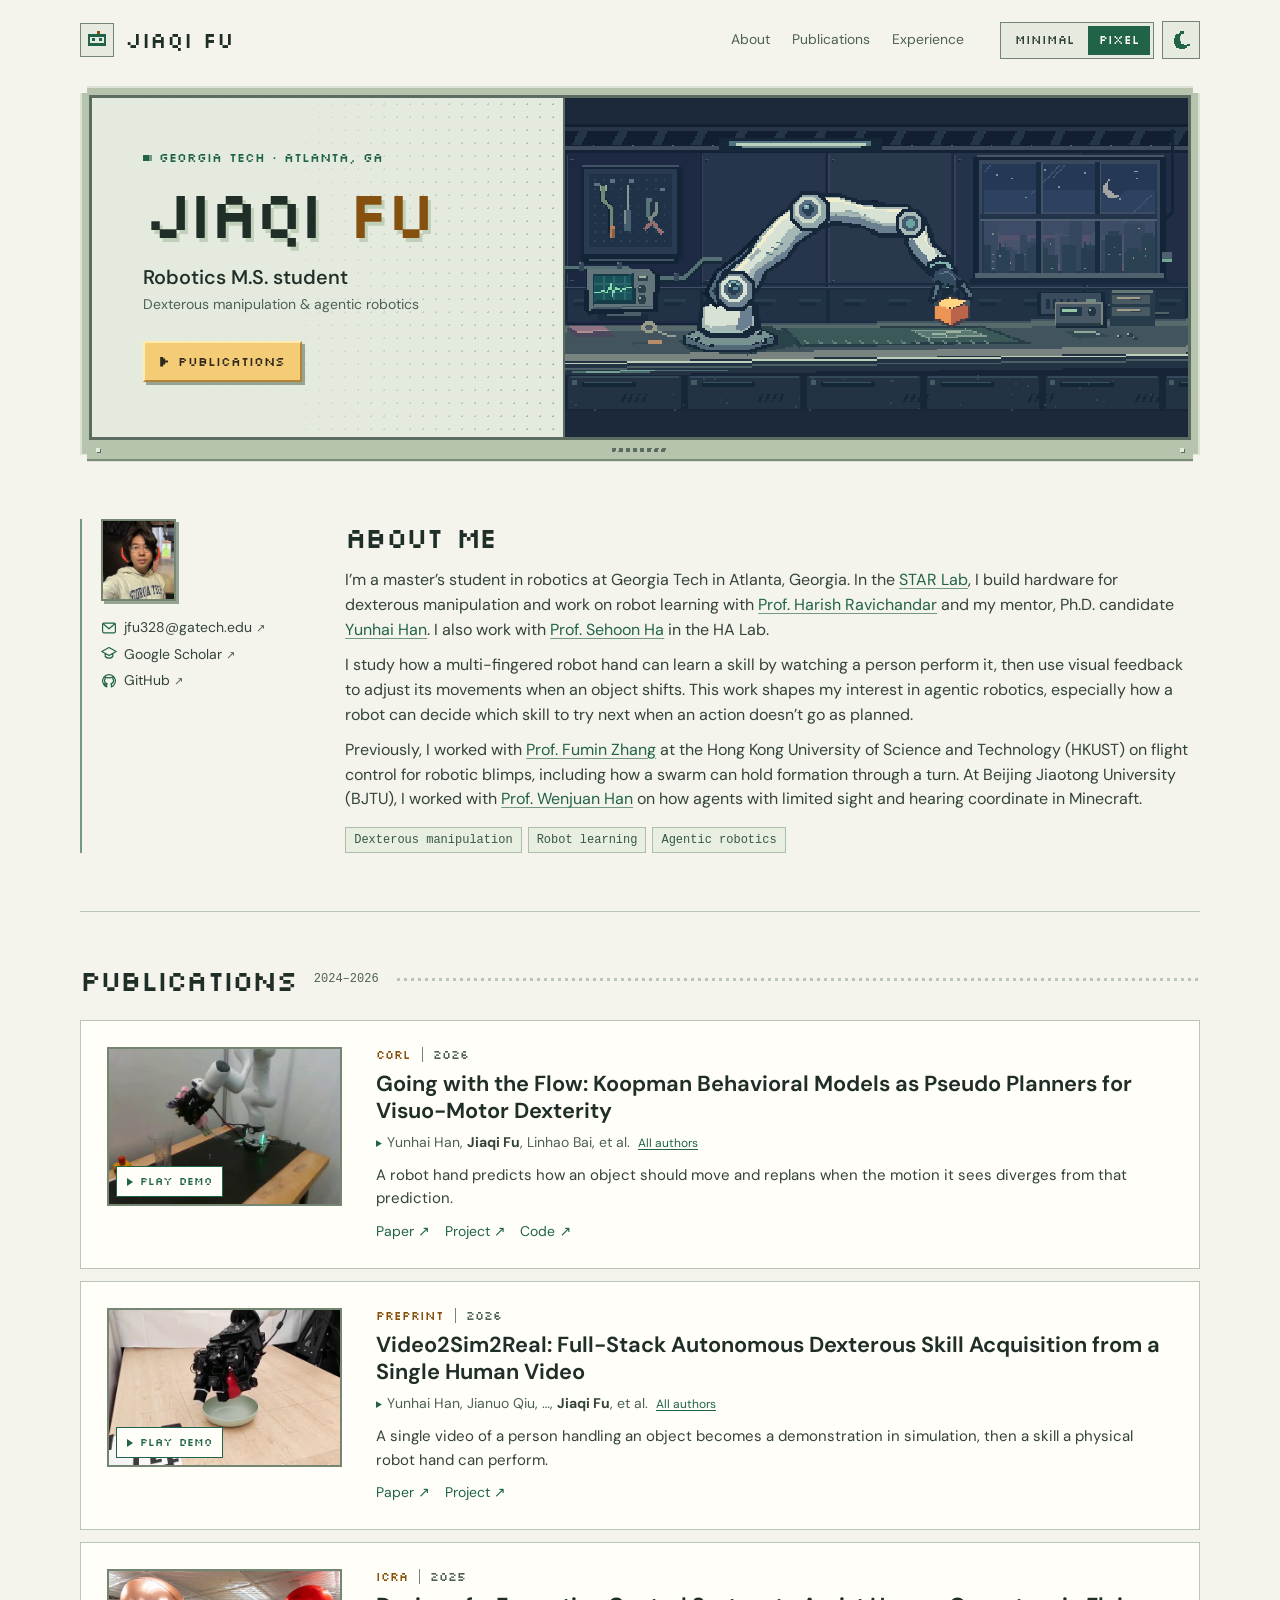
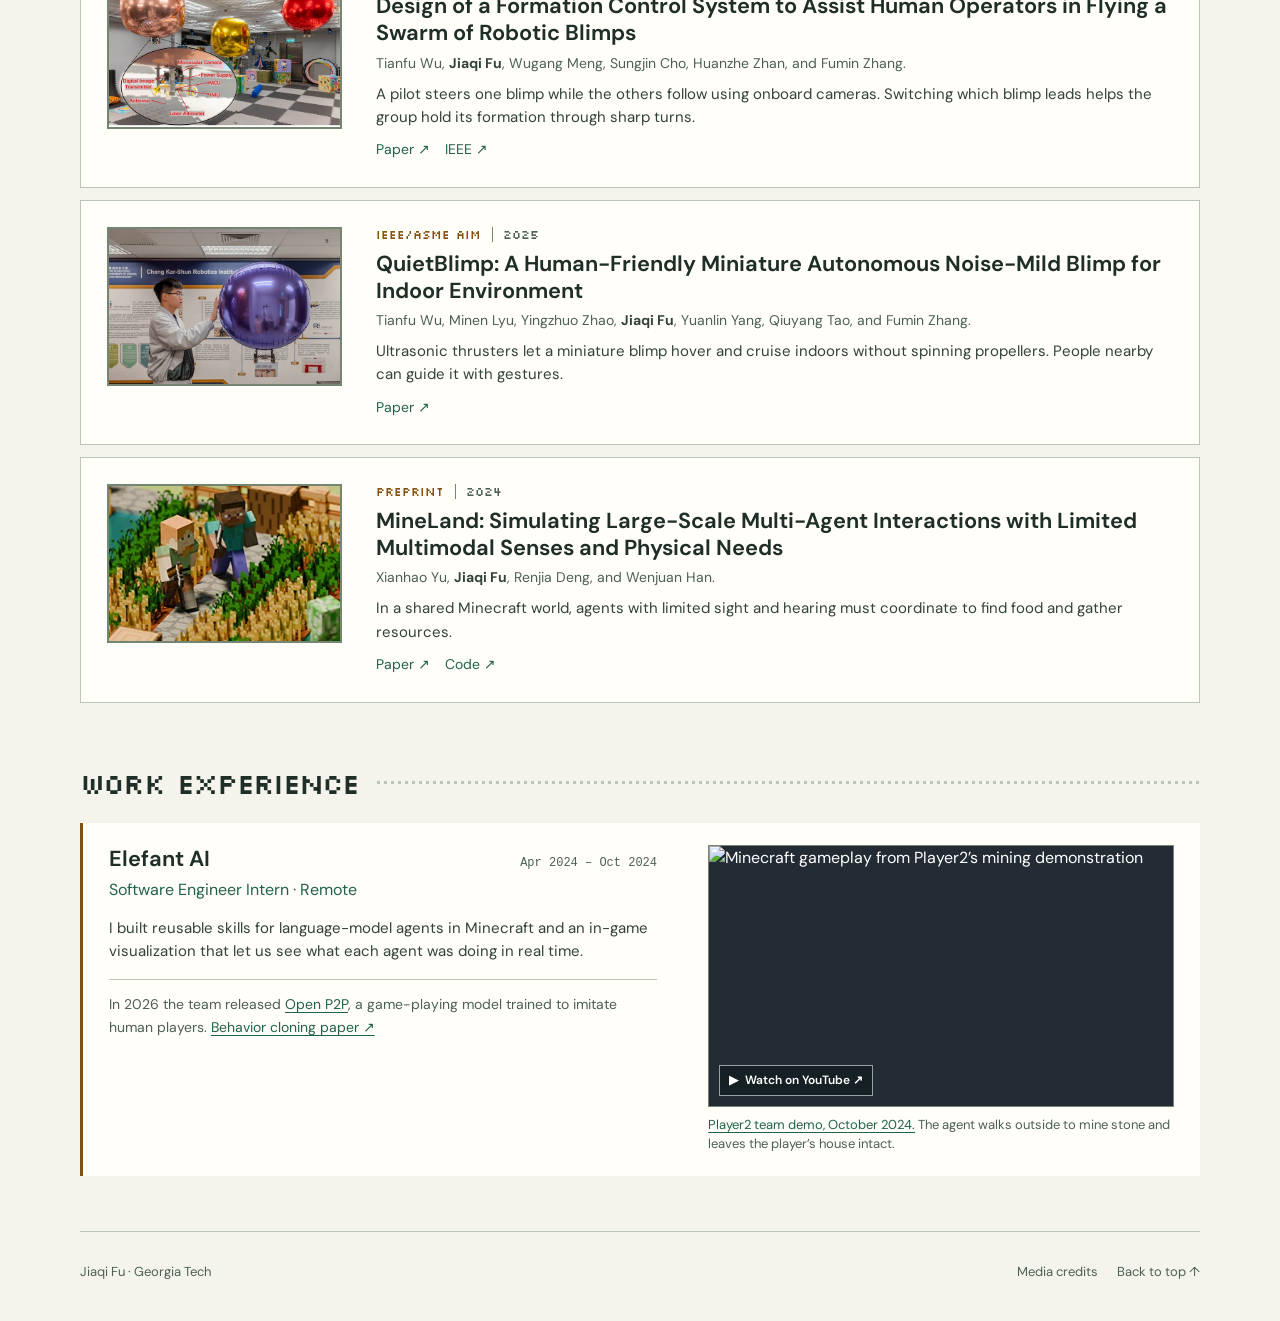
==== commit d02b0394: "Make the pixel portfolio primary and expand research and internship details" ====
--- a/index.html
+++ b/index.html
@@ -1,47 +1,67 @@
 <!doctype html>
 <html lang="en">
 <head>
-<meta charset="utf-8"/>
-<meta content="width=device-width, initial-scale=1" name="viewport"/>
-<meta content="#ffffff" name="theme-color"/>
-<meta content="Jiaqi Fu is a robotics master's student at Georgia Tech studying dexterous manipulation and agentic robotics. Explore publications and project demonstrations." name="description"/>
-<link href="https://jiaq1fu.github.io/" rel="canonical"/>
-<meta content="Jiaqi Fu · Robotics at Georgia Tech" property="og:title"/>
-<meta content="website" property="og:type"/>
-<meta content="Research in dexterous manipulation, robot learning, and agentic robotics at Georgia Tech's STAR Lab." property="og:description"/>
-<meta content="https://jiaq1fu.github.io/assets/robot-field.webp" property="og:image"/>
+<meta charset="utf-8">
+<meta name="viewport" content="width=device-width,initial-scale=1">
+<meta name="theme-color" content="#161925" data-light="#f4f4ed" data-dark="#161925">
+<meta name="description" content="Jiaqi Fu is a robotics master’s student at Georgia Tech in Atlanta working on dexterous robot hands, learning from human video, and agentic robotics.">
 <title>Jiaqi Fu · Robotics at Georgia Tech</title>
-<link as="font" crossorigin="" href="assets/dm-sans.woff2" rel="preload" type="font/woff2"/>
-<link href="assets/mark.svg" rel="icon"/>
-<link href="style.css" rel="stylesheet"/>
+<link rel="canonical" href="https://jiaq1fu.github.io/">
+<meta property="og:type" content="website">
+<meta property="og:title" content="Jiaqi Fu · Robotics at Georgia Tech">
+<meta property="og:description" content="Jiaqi Fu is a robotics master’s student at Georgia Tech in Atlanta working on dexterous robot hands, learning from human video, and agentic robotics.">
+<meta property="og:image" content="https://jiaq1fu.github.io/assets/lab-pixel.webp">
+<link rel="icon" href="assets/mark.svg">
+<link rel="preload" href="pixel/silkscreen-regular.ttf" type="font/ttf" as="font" crossorigin>
 <script src="theme.js"></script>
-<script defer="" src="demos.js"></script>
+<link rel="stylesheet" href="pixel/pixel.css">
+<link rel="stylesheet" href="experience.css">
+<script src="demos.js" defer></script>
 </head>
 <body id="top">
-<a class="skip" href="#name">Skip to content</a>
-<header class="topbar"><div class="site-width mast">
-  <a aria-label="Jiaqi Fu, home" class="brand" href="#top"><img alt="" height="31" src="assets/mark.svg" width="31"/>Jiaqi Fu</a>
-  <nav class="sections" aria-label="Sections"><a href="#about">About</a><a href="#research">Publications</a><a href="#experience">Experience</a></nav>
-  <div class="settings"><nav class="styles" aria-label="Website style"><span aria-current="page">Minimal</span><a href="pixel/">Pixel</a></nav><button aria-label="Switch color theme" class="theme" hidden="" title="Switch color theme" type="button"><svg aria-hidden="true" class="icon icon-moon" fill="none" stroke="currentColor" stroke-linecap="round" stroke-linejoin="round" stroke-width="1.5" viewbox="0 0 20 20"><path d="M16.8 12.7A7 7 0 0 1 7.3 3.2a7.6 7.6 0 1 0 9.5 9.5Z"></path></svg><svg aria-hidden="true" class="icon icon-sun" fill="none" stroke="currentColor" stroke-linecap="round" stroke-linejoin="round" stroke-width="1.5" viewbox="0 0 20 20"><circle cx="10" cy="10" r="3.4"></circle><path d="M10 1v2 M10 17v2 M1 10h2 M17 10h2 M3.6 3.6 5 5 M15 15l1.4 1.4 M3.6 16.4 5 15 M15 5l1.4-1.4"></path></svg></button></div>
-</div></header>
-<main>
-  <section id="about" class="hero site-width" aria-labelledby="name">
-    <div class="intro-title">
-      <div class="institution"><img src="assets/portrait.webp" width="50" height="50" alt="Portrait of Jiaqi Fu"><div><span>Robotics M.S. student</span><span>Georgia Tech <i>·</i> Atlanta, GA</span></div></div>
-      <h1 id="name">Jiaqi Fu<span aria-hidden="true">.</span></h1>
-    </div>
-    <div class="intro-copy"><div class="bio">
-<p>I’m a robotics master’s student at Georgia Tech. I work with <a href="https://harishravichandar.com/">Prof. Harish Ravichandar</a> and my mentor, Ph.D. candidate <a href="https://y8han.github.io/">Yunhai Han</a>, in the <a href="https://star-lab.cc.gatech.edu/team/jiaqi-fu/">STAR Lab</a>. I also work in <a href="https://faculty.cc.gatech.edu/~sha9/index.html">Prof. Sehoon Ha</a>’s HA Lab.</p>
-<p>Previously, I worked with <a href="https://fumin-home.hkust.edu.hk/">Prof. Fumin Zhang</a> at the Hong Kong University of Science and Technology (HKUST) and <a href="https://winniehan.github.io/">Prof. Wenjuan Han</a> at Beijing Jiaotong University (BJTU).</p>
-</div><ul aria-label="Research interests" class="interests"><li>Dexterous manipulation</li><li>Robot learning</li><li>Agentic robotics</li></ul><ul class="contacts"><li><a href="mailto:jfu328@gatech.edu"><svg aria-hidden="true" class="icon icon-mail" fill="none" stroke="currentColor" stroke-linecap="round" stroke-linejoin="round" stroke-width="1.5" viewbox="0 0 20 20"><rect height="12" rx="1.5" width="16" x="2" y="4"></rect><path d="m3 5 7 6 7-6"></path></svg>Email <span aria-hidden="true" class="arrow">↗</span></a></li><li><a href="https://scholar.google.com/citations?user=RdzJ1DcAAAAJ&amp;hl=en"><svg aria-hidden="true" class="icon icon-scholar" fill="none" stroke="currentColor" stroke-linecap="round" stroke-linejoin="round" stroke-width="1.5" viewbox="0 0 20 20"><path d="m1 7 9-5 9 5-9 5-9-5Z M5.2 9.5v3.6a6.5 6.5 0 0 0 9.6 0V9.5"></path></svg>Google Scholar <span aria-hidden="true" class="arrow">↗</span></a></li><li><a href="https://github.com/Jiaq1Fu"><svg aria-hidden="true" class="icon icon-github" fill="none" stroke="currentColor" stroke-linecap="round" stroke-linejoin="round" stroke-width="1.5" viewbox="0 0 20 20"><path d="M7 17.4a8 8 0 1 1 6 0 M7.1 17.4v-2.5c-2.1.3-2.8-.7-3.1-1.7 M13 17.4v-2.1c0-.9-.3-1.5-.7-1.8 2-.4 3.4-1.4 3.4-3.8 0-.9-.3-1.6-.9-2.3.2-.7.2-1.6-.1-2.2-1-.1-2 .4-2.7.9a9.4 9.4 0 0 0-4 0c-.8-.5-1.6-1-2.7-.9-.3.7-.3 1.6 0 2.2-.6.7-.9 1.4-.9 2.3 0 2.4 1.4 3.4 3.4 3.8-.5.4-.7 1.1-.7 1.8"></path></svg>GitHub <span aria-hidden="true" class="arrow">↗</span></a></li></ul></div>
-    <figure class="experiment">
-      <div class="field"><div class="photo"><img src="assets/robot-field.webp" width="464" height="348" alt="A white robot arm uses its multi-fingered hand to pour chips from a blue canister onto a plate." fetchpriority="high"></div></div>
-      <figcaption><span>Dexterous manipulation</span><a href="https://k-ubm.github.io/" aria-label="View the K-UBM project">View experiment ↗</a></figcaption>
-    </figure>
-  </section>
-  <div class="research-band"><section id="research" class="research site-width" aria-labelledby="pub-title">
-    <div class="section-head"><h2 id="pub-title">Publications</h2><span class="years">2024 — 2026</span></div>
-    <div class="featured"><article class="paper">
+<a class="skip" href="#main">Skip to content</a>
+<header class="navbar wrap">
+<a class="brand" href="#top"><span class="bot" aria-hidden="true"><i></i></span> Jiaqi Fu</a>
+<nav class="page-jumps" aria-label="Page sections"><a href="#about">About</a><a href="#research">Publications</a><a href="#experience">Experience</a></nav>
+<div class="appearance"><nav class="mode" aria-label="Website style"><a href="minimal/">Minimal</a><a href="./" aria-current="page">Pixel</a></nav>
+<button type="button" class="theme" aria-label="Switch color theme" title="Switch color theme" hidden>
+  <svg class="theme-sun" viewBox="0 0 16 16" aria-hidden="true" shape-rendering="crispEdges"><path d="M7 0h2v3H7zM7 13h2v3H7zM0 7h3v2H0zM13 7h3v2h-3zM2 2h2v2H2zM12 2h2v2h-2zM2 12h2v2H2zM12 12h2v2h-2zM6 4h4v1h1v1h1v4h-1v1h-1v1H6v-1H5v-1H4V6h1V5h1z"/></svg>
+  <svg class="theme-moon" viewBox="0 0 16 16" aria-hidden="true" shape-rendering="crispEdges"><path d="M7 1h3v2H8v2H7v4h1v2h2v1h3v-1h2v2h-2v1h-2v1H6v-1H4v-1H3v-2H2V6h1V4h1V3h2V2h1z"/></svg>
+</button>
+</div>
+</header>
+<main class="wrap" id="main">
+<section class="console" aria-labelledby="name">
+<div class="display">
+<div class="title-pane">
+<p class="school"><span aria-hidden="true"></span> Georgia Tech · Atlanta, GA</p>
+<h1 id="name">Jiaqi <span>Fu</span></h1>
+<p class="role">Robotics M.S. student</p>
+<p class="city">Dexterous manipulation &amp; agentic robotics</p>
+<a class="start" href="#research"><span aria-hidden="true" class="triangle"></span> Publications</a>
+</div>
+<div class="lab"><img src="assets/lab-pixel.webp" alt="Pixel-art robot arm reaching for an orange cube on a lab bench at night." fetchpriority="high" width="360" height="166"></div>
+</div>
+<div class="housing" aria-hidden="true"><i class="screw"></i><span class="vents"></span><i class="screw"></i></div>
+</section>
+<section class="profile" id="about" aria-labelledby="about-title">
+<div class="sheet">
+<img class="portrait" width="675" height="775" src="assets/portrait.webp" alt="Jiaqi Fu wearing a Georgia Tech hoodie">
+<ul class="contacts"><li><svg aria-hidden="true" class="icon icon-mail" fill="none" stroke="currentColor" stroke-linecap="round" stroke-linejoin="round" stroke-width="1.5" viewbox="0 0 20 20"><rect height="12" rx="1.5" width="16" x="2" y="4"></rect><path d="m3 5 7 6 7-6"></path></svg><a href="mailto:jfu328@gatech.edu">jfu328@gatech.edu <span aria-hidden="true" class="arrow">↗</span></a></li><li><svg aria-hidden="true" class="icon icon-scholar" fill="none" stroke="currentColor" stroke-linecap="round" stroke-linejoin="round" stroke-width="1.5" viewbox="0 0 20 20"><path d="m1 7 9-5 9 5-9 5-9-5Z M5.2 9.5v3.6a6.5 6.5 0 0 0 9.6 0V9.5"></path></svg><a href="https://scholar.google.com/citations?user=RdzJ1DcAAAAJ&amp;hl=en">Google Scholar <span aria-hidden="true" class="arrow">↗</span></a></li><li><svg aria-hidden="true" class="icon icon-github" fill="none" stroke="currentColor" stroke-linecap="round" stroke-linejoin="round" stroke-width="1.5" viewbox="0 0 20 20"><path d="M7 17.4a8 8 0 1 1 6 0 M7.1 17.4v-2.5c-2.1.3-2.8-.7-3.1-1.7 M13 17.4v-2.1c0-.9-.3-1.5-.7-1.8 2-.4 3.4-1.4 3.4-3.8 0-.9-.3-1.6-.9-2.3.2-.7.2-1.6-.1-2.2-1-.1-2 .4-2.7.9a9.4 9.4 0 0 0-4 0c-.8-.5-1.6-1-2.7-.9-.3.7-.3 1.6 0 2.2-.6.7-.9 1.4-.9 2.3 0 2.4 1.4 3.4 3.4 3.8-.5.4-.7 1.1-.7 1.8"></path></svg><a href="https://github.com/Jiaq1Fu">GitHub <span aria-hidden="true" class="arrow">↗</span></a></li></ul>
+</div>
+<div class="intro">
+<h2 id="about-title">About me</h2>
+<div class="bio">
+<p>I’m a master’s student in robotics at Georgia Tech in Atlanta, Georgia. In the <a href="https://star-lab.cc.gatech.edu/team/jiaqi-fu/">STAR Lab</a>, I build hardware for dexterous manipulation and work on robot learning with <a href="https://harishravichandar.com/">Prof. Harish Ravichandar</a> and my mentor, Ph.D. candidate <a href="https://y8han.github.io/">Yunhai Han</a>. I also work with <a href="https://faculty.cc.gatech.edu/~sha9/index.html">Prof. Sehoon Ha</a> in the HA Lab.</p>
+<p>I study how a multi-fingered robot hand can learn a skill by watching a person perform it, then use visual feedback to adjust its movements when an object shifts. This work shapes my interest in agentic robotics, especially how a robot can decide which skill to try next when an action doesn’t go as planned.</p>
+<p>Previously, I worked with <a href="https://fumin-home.hkust.edu.hk/">Prof. Fumin Zhang</a> at the Hong Kong University of Science and Technology (HKUST) on flight control for robotic blimps, including how a swarm can hold formation through a turn. At Beijing Jiaotong University (BJTU), I worked with <a href="https://winniehan.github.io/">Prof. Wenjuan Han</a> on how agents with limited sight and hearing coordinate in Minecraft.</p>
+</div>
+<ul aria-label="Research interests" class="interests"><li>Dexterous manipulation</li><li>Robot learning</li><li>Agentic robotics</li></ul>
+</div>
+</section>
+<section aria-labelledby="pub-title" class="research" id="research">
+<div class="section-head"><h2 id="pub-title">Publications</h2><span class="years">2024–2026</span></div>
+<article class="paper">
 <div class="paper-media"><div class="demo" data-demo="">
 <video aria-label="K-UBM robot demonstration" controls="" height="403" muted="" playsinline="" poster="assets/kubm.webp" preload="none" src="assets/kubm-demo.mp4" width="600"></video>
 <button aria-label="Play K-UBM demo" class="demo-start" hidden="" type="button"><span aria-hidden="true" class="play"></span>Play demo</button>
@@ -53,7 +73,8 @@
 <p class="summary">A robot hand predicts how an object should move and replans when the motion it sees diverges from that prediction.</p>
 <div class="resources"><a href="https://arxiv.org/abs/2602.07413">Paper <span aria-hidden="true" class="arrow">↗</span></a><a href="https://k-ubm.github.io/">Project <span aria-hidden="true" class="arrow">↗</span></a><a href="https://github.com/GT-STAR-Lab/K-UBM">Code <span aria-hidden="true" class="arrow">↗</span></a></div>
 </div>
-</article><article class="paper">
+</article>
+<article class="paper">
 <div class="paper-media"><div class="demo" data-demo="">
 <video aria-label="Video2Sim2Real robot demonstration" controls="" height="352" muted="" playsinline="" poster="assets/video2sim2real.webp" preload="none" src="assets/video2sim2real-demo.mp4" width="524"></video>
 <button aria-label="Play Video2Sim2Real demo" class="demo-start" hidden="" type="button"><span aria-hidden="true" class="play"></span>Play demo</button>
@@ -65,8 +86,8 @@
 <p class="summary">A single video of a person handling an object becomes a demonstration in simulation, then a skill a physical robot hand can perform.</p>
 <div class="resources"><a href="https://arxiv.org/abs/2606.08828">Paper <span aria-hidden="true" class="arrow">↗</span></a><a href="https://video2sim2real.github.io/">Project <span aria-hidden="true" class="arrow">↗</span></a></div>
 </div>
-</article></div>
-    <div class="archive"><article class="paper">
+</article>
+<article class="paper">
 <div class="paper-media"><a aria-label="Read the blimp formation control paper" class="thumb" href="https://arxiv.org/abs/2505.09511"><img alt="Three robotic blimps hover indoors, with an inset showing the hardware beneath one blimp." height="435" loading="lazy" src="assets/formation.webp" width="648"/></a></div>
 <div class="paper-info">
 <p class="venue">ICRA <span class="year">2025</span></p>
@@ -75,7 +96,8 @@
 <p class="summary">A pilot steers one blimp while the others follow using onboard cameras. Switching which blimp leads helps the group hold its formation through sharp turns.</p>
 <div class="resources"><a href="https://arxiv.org/abs/2505.09511">Paper <span aria-hidden="true" class="arrow">↗</span></a><a href="https://doi.org/10.1109/ICRA55743.2025.11128354">IEEE <span aria-hidden="true" class="arrow">↗</span></a></div>
 </div>
-</article><article class="paper">
+</article>
+<article class="paper">
 <div class="paper-media"><a aria-label="Read the QuietBlimp paper" class="thumb" href="https://doi.org/10.1109/AIM64088.2025.11175635"><img alt="A researcher holds up a hand beside a purple blimp at the HKUST Robotics Institute." height="435" loading="lazy" src="assets/quietblimp.webp" width="648"/></a></div>
 <div class="paper-info">
 <p class="venue">IEEE/ASME AIM <span class="year">2025</span></p>
@@ -84,7 +106,8 @@
 <p class="summary">Ultrasonic thrusters let a miniature blimp hover and cruise indoors without spinning propellers. People nearby can guide it with gestures.</p>
 <div class="resources"><a href="https://doi.org/10.1109/AIM64088.2025.11175635">Paper <span aria-hidden="true" class="arrow">↗</span></a></div>
 </div>
-</article><article class="paper">
+</article>
+<article class="paper">
 <div class="paper-media"><a aria-label="Explore MineLand on GitHub" class="thumb" href="https://github.com/cocacola-lab/MineLand"><img alt="Two Minecraft characters stand among rows of crops in MineLand" height="192" loading="lazy" src="assets/mineland.webp" width="286"/></a></div>
 <div class="paper-info">
 <p class="venue">Preprint <span class="year">2024</span></p>
@@ -93,18 +116,32 @@
 <p class="summary">In a shared Minecraft world, agents with limited sight and hearing must coordinate to find food and gather resources.</p>
 <div class="resources"><a href="https://arxiv.org/abs/2403.19267">Paper <span aria-hidden="true" class="arrow">↗</span></a><a href="https://github.com/cocacola-lab/MineLand">Code <span aria-hidden="true" class="arrow">↗</span></a></div>
 </div>
-</article></div>
-  </section></div>
-  <section id="experience" class="experience site-width" aria-labelledby="experience-title">
-    <div class="section-head"><h2 id="experience-title">Work Experience</h2></div>
-    <ol class="positions">
-<li>
-<div class="position-header"><p class="position-role">Software Engineer Intern · Remote</p><h3>Elefant AI</h3><p class="years"><time datetime="2024-04">Apr 2024</time> – <time datetime="2024-10">Oct 2024</time></p></div>
-
-<p class="summary">Built reusable skills for language-model agents in Minecraft and an in-game visualization that showed what each agent was doing in real time.</p>
+</article>
+</section>
+<section aria-labelledby="experience-title" class="experience" id="experience">
+<div class="section-head"><h2 id="experience-title">Work Experience</h2></div>
+<ol class="positions">
+<li class="internship">
+  <div class="internship-copy">
+    <div class="position-header">
+      <h3><a href="https://player2.game/">Elefant AI</a></h3>
+      <p class="years"><time datetime="2024-04">Apr 2024</time> – <time datetime="2024-10">Oct 2024</time></p>
+    </div>
+    <p class="position-role">Software Engineer Intern · Remote</p>
+    <p class="summary">I built reusable skills for language-model agents in Minecraft and an in-game visualization that let us see what each agent was doing in real time.</p>
+    <p class="team-research">In 2026 the team released <a href="https://elefant-ai.github.io/open-p2p/">Open P2P</a>, a game-playing model trained to imitate human players. <a href="https://arxiv.org/abs/2601.04575">Behavior cloning paper ↗</a></p>
+  </div>
+  <figure class="team-media">
+    <a class="watch" href="https://www.youtube.com/watch?v=LIgaz8dAJ60" aria-label="Watch Player2’s official Minecraft mining demo on YouTube">
+      <img src="https://i.ytimg.com/vi/LIgaz8dAJ60/maxresdefault.jpg" width="1280" height="720" alt="Minecraft gameplay from Player2’s mining demonstration" loading="lazy">
+      <span class="watch-label"><span aria-hidden="true">▶</span> Watch on YouTube ↗</span>
+    </a>
+    <figcaption><a href="https://blog.player2.game/p/ai-companions-need-to-see-what-theyre">Player2 team demo, October 2024.</a> The agent walks outside to mine stone and leaves the player’s house intact.</figcaption>
+  </figure>
 </li>
 </ol>
-  </section>
+</section>
 </main>
-<footer><div class="site-width footer-inner"><span>Jiaqi Fu <i>·</i> Georgia Tech</span><div><a href="credits.html">Image credits</a><a href="#top">Back to top ↑</a></div></div></footer>
-</body></html>
+<footer class="wrap"><span>Jiaqi Fu · Georgia Tech</span><div><a href="credits.html">Media credits</a><a href="#top">Back to top ↑</a></div></footer>
+</body>
+</html>
--- a/pixel/pixel.css
+++ b/pixel/pixel.css
@@ -0,0 +1,234 @@
+@font-face {
+  font-family: Silkscreen;
+  src: url("silkscreen-regular.ttf") format("truetype");
+  font-style: normal;
+  font-weight: 400;
+  font-display: swap;
+}
+@font-face {
+  font-family: "DM Sans";
+  src: url("../assets/dm-sans.woff2") format("woff2");
+  font-style: normal;
+  font-weight: 100 900;
+  font-display: swap;
+}
+:root {
+  color-scheme: light dark;
+  --ground: light-dark(#f4f4ed, #161925);
+  --surface: light-dark(#fffef8, #1b202f);
+  --screen: light-dark(#e4eadd, #252d45);
+  --border: light-dark(#748571, #546277);
+  --line: light-dark(#bbc6b9, #333b50);
+  --cream: light-dark(#202e28, #f8f3db);
+  --text: light-dark(#33433a, #dae0df);
+  --muted: light-dark(#4d6055, #adb8ca);
+  --mint: light-dark(#216348, #9ae8c0);
+  --gold: light-dark(#86500e, #ffd379);
+  --inverse: light-dark(#fbfcf4, #162e28);
+  --button-face: light-dark(#f4cc75, #ffd379);
+  --button-hover: light-dark(#ffdf9c, #ffe4a3);
+  --control: light-dark(#e7eadf, #1a1e2b);
+  --control-hover: light-dark(#d7e2d3, #2c3545);
+  --chassis: light-dark(#b6c3ad, #30394f);
+  --chassis-rim: light-dark(#dce3d4, #66728b);
+  --chassis-edge: light-dark(#7b8b7a, #454f66);
+  --bezel: light-dark(#5b6d60, #141927);
+  --stud: light-dark(#e4eadc, #8390a4);
+  --shadow: light-dark(#95a491, #111827);
+  --title-shadow: light-dark(#c0cfb8, #111827);
+  --dots: light-dark(#a2b79f, #46516b);
+  --wash: light-dark(#e4eaddeb, #252d45eb);
+  --accent-line: light-dark(#749981, #506f69);
+  --tag-text: light-dark(#355943, #c3dfd5);
+  --tag-base: light-dark(#e8eee0, #222b34);
+  --tag-border: light-dark(#adbfaa, #3a514f);
+  --pixel: Silkscreen, ui-monospace, monospace;
+  font-family: "DM Sans", system-ui, sans-serif;
+  font-weight: 400;
+  line-height: 1.55;
+  color: var(--text);
+  background: var(--ground);
+  scroll-padding-top: 1.5rem;
+}
+:root[data-theme="dark"] { color-scheme: dark; }
+:root[data-theme="light"] { color-scheme: light; }
+* { box-sizing: border-box; }
+body { margin: 0; }
+a { color: inherit; }
+a:focus-visible, button:focus-visible, summary:focus-visible, video:focus-visible {
+  outline: 3px solid var(--gold);
+  outline-offset: 4px;
+}
+::selection { color: var(--inverse); background: var(--mint); }
+.wrap { width: min(1120px, calc(100% - 8vw)); margin-inline: auto; }
+.skip { position: absolute; z-index: 4; top: .5rem; left: .5rem; padding: .5rem .8rem; background: var(--surface); }
+.skip:not(:focus) { clip-path: inset(100%); }
+.navbar { display: flex; align-items: center; min-height: 80px; gap: 2.3rem; }
+.navbar a, .start, .resources a, footer a { text-decoration: none; }
+.brand { display: flex; align-items: center; gap: 11px; color: var(--cream); font: 22px/1 var(--pixel); }
+.bot { display: grid; place-items: center; width: 34px; height: 34px; background: var(--control); border: 1px solid var(--border); }
+.bot i { position: relative; width: 18px; height: 12px; border: solid var(--mint); border-width: 3px 2px; }
+.bot i::before { content: ""; position: absolute; left: 2px; top: 1px; height: 3px; width: 3px; background: var(--mint); box-shadow: 7px 0 var(--mint); }
+.bot i::after { content: ""; position: absolute; left: 7px; top: -6px; height: 3px; width: 3px; background: var(--gold); }
+.page-jumps { display: flex; gap: 1.35rem; margin-left: auto; color: var(--muted); font-size: .87rem; }
+.page-jumps a, footer a { padding-block: .45rem; }
+.page-jumps a:hover, footer a:hover { color: var(--mint); text-decoration: underline; text-underline-offset: 4px; }
+.appearance { display: flex; align-items: center; gap: 8px; }
+.theme[hidden] { display: none; }
+.theme { display: grid; place-items: center; width: 38px; height: 38px; padding: 0; color: var(--mint); background: var(--control); border: 1px solid var(--border); cursor: pointer; }
+.theme:hover { color: var(--cream); background: var(--control-hover); }
+.theme svg { display: block; width: 20px; height: 20px; fill: currentColor; }
+[data-theme="light"] .theme-sun, [data-theme="dark"] .theme-moon { display: none; }
+.mode { display: inline-flex; align-items: stretch; gap: 3px; padding: 3px; border: 1px solid var(--border); background: var(--control); font: 12px/1 var(--pixel); }
+.mode a { display: grid; place-items: center; min-height: 29px; padding: .45rem .65rem; color: var(--text); }
+.mode a:hover { color: var(--cream); background: var(--control-hover); }
+.mode a[aria-current="page"] { background: var(--mint); color: var(--inverse); }
+.console {
+  padding: 7px 7px 0;
+  margin-top: 6px;
+  background: var(--chassis);
+  border: 2px solid var(--chassis-rim);
+  border-bottom-color: var(--chassis-edge);
+  box-shadow: 0 5px 0 var(--shadow);
+  clip-path: polygon(0 7px,7px 7px,7px 0,calc(100% - 7px) 0,calc(100% - 7px) 7px,100% 7px,100% calc(100% - 7px),calc(100% - 7px) calc(100% - 7px),calc(100% - 7px) 100%,7px 100%,7px calc(100% - 7px),0 calc(100% - 7px));
+}
+.display {
+  display: grid; grid-template-columns: 43% minmax(0, 1fr);
+  background: var(--screen); border: 3px solid var(--bezel); min-height: 295px;
+}
+.title-pane { position: relative; display: flex; flex-direction: column; justify-content: center; align-items: flex-start; padding: clamp(26px, 4vw, 56px); background-color: var(--screen); background-image: radial-gradient(var(--dots) 1px, transparent 1px); background-size: 13px 13px; }
+.title-pane::before { content: ""; position: absolute; inset: 0; pointer-events: none; background: linear-gradient(95deg, var(--screen) 8%, var(--wash) 40%, transparent 100%); }
+.title-pane > * { position: relative; }
+.school { color: var(--mint); font: clamp(11px, 1vw, 14px)/1.35 var(--pixel); margin: 0 0 14px; display: flex; gap: 10px; align-items: center; }
+.school span { width: 6px; height: 6px; background: var(--mint); box-shadow: 3px 0 var(--accent-line); }
+h1,h2,h3,p,ul,ol { margin: 0; }
+h1 { color: var(--cream); font: clamp(48px, 5.2vw, 74px)/.98 var(--pixel); letter-spacing: -.072em; text-shadow: 3px 4px var(--title-shadow); }
+h1 span { color: var(--gold); }
+.role { color: var(--cream); margin-top: 16px; font-size: clamp(17px, 1.55vw, 21px); font-weight: 550; }
+.city { color: var(--muted); font-size: 14px; margin-top: 2px; }
+.start { display: inline-flex; align-items: center; gap: 10px; margin: 25px 0 4px; background: var(--button-face); padding: 12px 15px; border: 2px solid #ffeab0; border-right-color: #b58239; border-bottom-color: #b58239; box-shadow: 3px 3px var(--shadow); font: 13px/1 var(--pixel); color: #31291c; }
+.start:hover { background: var(--button-hover); }
+.start:active { transform: translate(2px,2px); box-shadow: 1px 1px var(--shadow); }
+.triangle { width: 8px; height: 10px; background: currentColor; clip-path: polygon(0 0,3px 0,3px 2px,5px 2px,5px 4px,8px 4px,8px 6px,5px 6px,5px 8px,3px 8px,3px 10px,0 10px); }
+.lab { position: relative; min-height: 100%; overflow: hidden; background: #1c293b; border-left: 2px solid var(--bezel); }
+.lab img { display: block; position: absolute; width: 100%; height: 100%; object-fit: contain; object-position: center; image-rendering: pixelated; }
+.housing { display: flex; justify-content: space-between; align-items: center; padding: 5px 7px; height: 19px; }
+.screw { width: 4px; height: 4px; background: var(--stud); box-shadow: 1px 1px var(--bezel); }
+.vents { width: 56px; height: 4px; background: repeating-linear-gradient(100deg,var(--bezel) 0 4px,transparent 4px 7px); }
+.profile { display: grid; grid-template-columns: 214px minmax(0,1fr); gap: clamp(24px,4vw,64px); padding: clamp(30px,4.5vw,60px) 0; border-bottom: 1px solid var(--line); }
+.sheet { border-left: 2px solid var(--accent-line); padding-left: 19px; display: flex; flex-direction: column; align-items: flex-start; }
+.portrait { display: block; width: 75px; height: 82px; object-fit: cover; border: 2px solid var(--border); box-shadow: 3px 3px var(--shadow); }
+.contacts { padding: 0; display: grid; gap: 5px; list-style: none; margin-top: 16px; }
+.contacts li { display: flex; align-items: center; gap: 7px; font-size: 14px; }
+.contacts .icon { width: 16px; height: 16px; color: var(--mint); }
+.contacts a { text-decoration: none; }
+.contacts a:hover, .paper h3 a:hover, .resources a:hover { color: var(--gold); text-decoration: underline; text-underline-offset: 3px; }
+.contacts .arrow { font-size: .8em; color: var(--muted); }
+h2 { font: clamp(22px,2.3vw,30px)/1.2 var(--pixel); letter-spacing: -.06em; color: var(--cream); }
+.intro h2 { margin-bottom: 14px; }
+.bio { max-width: 77ch; color: var(--text); }
+.bio p + p { margin-top: .65rem; }
+.bio a { color: var(--mint); text-decoration: underline; text-decoration-color: var(--accent-line); text-underline-offset: 3px; }
+.bio a:hover { color: var(--gold); }
+.interests { list-style: none; display: flex; flex-wrap: wrap; gap: 6px; padding: 0; margin-top: 15px; }
+.interests li { color: var(--tag-text); background: var(--tag-base); border: 1px solid var(--tag-border); padding: 3px 8px; font: 12px/1.5 ui-monospace, monospace; }
+.research, .experience { padding: clamp(30px,4vw,50px) 0 0; }
+.section-head { display: flex; align-items: center; gap: 18px; margin: 0 0 23px; }
+.section-head::after { content: ""; height: 3px; flex: 1; background: repeating-linear-gradient(90deg,var(--line) 0 3px,transparent 3px 7px); }
+.section-head .years, .position-header .years { color: var(--muted); font: 12px/1.5 ui-monospace, monospace; }
+.paper { display: grid; grid-template-columns: clamp(165px,21vw,235px) minmax(0,1fr); gap: clamp(18px,3vw,34px); padding: clamp(15px,2.2vw,26px); margin-bottom: 12px; background: var(--surface); border: 1px solid var(--line); }
+.paper:focus-within { border-color: var(--mint); }
+.paper-media { align-self: start; border: 2px solid var(--border); background: #10151e; }
+.paper-media img, .paper-media video { display: block; width: 100%; height: auto; }
+.paper-media a { display: block; }
+.demo { position: relative; }
+.demo-start { position: absolute; bottom: 7px; left: 7px; display: inline-flex; align-items: center; gap: 7px; font: 11px/1 var(--pixel); background: var(--surface); border: 1px solid var(--mint); color: var(--mint); padding: 9px 10px; cursor: pointer; }
+.demo-start:hover { color: var(--inverse); background: var(--mint); }
+.demo-start[hidden] { display: none; }
+.play { width: 0; height: 0; border-block: 4px solid transparent; border-left: 6px solid currentColor; }
+.venue { color: var(--gold); font: 12px/1.4 var(--pixel); }
+.year { border-left: 1px solid var(--border); margin-left: 5px; padding-left: 10px; color: var(--muted); }
+.paper h3, .position-header h3 { font-size: clamp(18px,1.7vw,23px); line-height: 1.25; color: var(--cream); font-weight: 650; }
+.paper h3 { margin: 6px 0; }
+.paper h3 a { text-decoration: none; }
+.authors { font-size: 14px; line-height: 1.5; color: var(--muted); }
+.authors strong { color: var(--text); }
+.byline > summary { display: list-item; width: fit-content; cursor: pointer; color: var(--mint); }
+.byline summary::marker { font-size: .65em; }
+.byline .author-action { color: var(--mint); font-size: 12px; margin-left: 4px; text-decoration: underline; text-underline-offset: 2px; }
+.byline .opened, .byline[open] .closed { display: none; }
+.byline[open] .opened { display: inline; }
+.byline .full { margin-top: 4px; }
+.summary { margin-top: 9px; color: var(--text); font-size: 15px; }
+.resources { display: flex; flex-wrap: wrap; gap: 15px; margin-top: 10px; }
+.resources a { font-size: 14px; color: var(--mint); }
+.arrow { display: inline-block; }
+.positions { list-style: none; padding: 0; }
+.positions li { padding: 22px clamp(18px,2.2vw,26px); border-left: 3px solid var(--gold); background: var(--surface); }
+.position-header { display: flex; align-items: baseline; justify-content: space-between; gap: 10px; }
+.position-role { color: var(--mint); margin-top: 2px; }
+footer { display: flex; justify-content: space-between; align-items: center; gap: 15px; margin-top: 55px; padding-block: 23px 32px; border-top: 1px solid var(--line); color: var(--muted); font-size: 13px; }
+footer div { display: flex; gap: 19px; }
+@media (min-width: 1250px) {
+  .display { min-height: 309px; }
+}
+@media (max-width: 790px) {
+  .wrap { width: min(100% - 36px, 1120px); }
+  .navbar { min-height: 69px; gap: 18px; }
+  .page-jumps { gap: .8rem; font-size: 13px; }
+  .display { min-height: 285px; }
+  h1 { font-size: clamp(38px,6vw,47px); }
+  .title-pane { padding: 23px; }
+  .profile { grid-template-columns: 182px minmax(0,1fr); }
+  .sheet { padding-left: 12px; }
+}
+@media (max-width: 735px) {
+  .navbar { justify-content: space-between; }
+  .page-jumps { display: none; }
+  .wrap { width: calc(100% - 28px); }
+  .brand { font-size: 20px; }
+  .mode { font-size: 11px; }
+  .console { margin-top: 0; padding: 4px 4px 0; }
+  .display { grid-template-columns: 1fr; }
+  .lab { order: -1; min-height: 0; aspect-ratio: 360/166; border-left: 0; border-bottom: 2px solid var(--bezel); }
+  .title-pane { padding: 20px 17px; display: grid; grid-template-columns: 1fr auto; gap: 0 8px; align-items: center; }
+  .school { grid-column: 1/-1; margin-bottom: 7px; }
+  h1 { font-size: clamp(41px,9.5vw,56px); }
+  .role { grid-column: 1/-1; margin-top: 9px; }
+  .city { grid-column: 1/-1; }
+  .start { grid-column: 2; grid-row: 2; font-size: 10px; padding: 9px 8px; margin: 0; gap: 6px; justify-self: end; }
+  .housing { height: 15px; }
+  .profile { grid-template-columns: 1fr; gap: 23px; }
+  .intro { grid-row: 1; }
+  .sheet { flex-direction: row; align-items: center; gap: 18px; padding-left: 0; border: none; }
+  .contacts { margin: 0; gap: 2px; }
+  .section-head { gap: 10px; }
+  .paper { grid-template-columns: minmax(95px,25%) minmax(0,1fr); padding: 13px; gap: 15px; }
+  .position-header { flex-direction: column; gap: 3px; }
+}
+@media (max-width: 490px) {
+  .paper { grid-template-columns: 1fr; gap: 13px; }
+  .paper-media { width: min(100%, 340px); }
+  .section-head { margin-bottom: 15px; }
+  footer { flex-wrap: wrap; margin-top: 35px; }
+}
+@media (max-width: 390px) {
+  .navbar { gap: 8px; }
+  .appearance { gap: 5px; }
+  .brand { gap: 7px; font-size: 17px; }
+  .bot { width: 29px; height: 29px; }
+  .mode a { padding-inline: .4rem; }
+}
+@media (max-width: 350px) {
+  .title-pane { display: flex; }
+  .title-pane > * { align-self: flex-start; }
+  .start { margin-top: 12px; }
+  .mode a { padding-inline: .45rem; }
+}
+
+.credit-nav { justify-content: space-between; }
+.credits { max-width: 78ch; margin-block: clamp(24px, 6vw, 64px); }
+.credits h1 { font-size: clamp(32px, 5vw, 48px); margin-block: 22px; }
+.credits ul { padding-left: 1.2rem; }
+.credits li { margin-bottom: 1rem; }
+.credits a { color: var(--mint); text-underline-offset: .15em; }
--- a/experience.css
+++ b/experience.css
@@ -0,0 +1,64 @@
+.positions .internship {
+  display: grid;
+  grid-template-columns: minmax(0, 1fr) minmax(265px, .85fr);
+  align-items: start;
+  gap: clamp(24px, 4vw, 54px);
+}
+.internship .position-header {
+  display: flex;
+  flex-wrap: wrap;
+  align-items: baseline;
+  justify-content: space-between;
+  gap: 5px 16px;
+}
+.internship .position-header h3 { margin: 0; }
+.internship .position-header a { color: inherit; text-decoration: none; }
+.internship .position-header a:hover { text-decoration: underline; }
+.internship .position-role { margin: 6px 0 14px; }
+.internship .summary { margin: 0; max-width: 55ch; }
+.internship .team-research {
+  margin: 16px 0 0;
+  border-top: 1px solid var(--line);
+  padding-top: 13px;
+  color: var(--muted);
+  font-size: 14px;
+  line-height: 1.6;
+}
+.team-research a, .team-media figcaption a {
+  color: var(--mint, var(--blue));
+  text-decoration: underline;
+  text-underline-offset: 3px;
+}
+.team-media { margin: 0; }
+.team-media .watch {
+  display: block;
+  position: relative;
+  aspect-ratio: 16/9;
+  background: #232b35;
+  border: 1px solid var(--border, var(--line));
+  color: white;
+  text-decoration: none;
+}
+.team-media img { display: block; width: 100%; height: 100%; object-fit: cover; }
+.watch-label {
+  position: absolute;
+  left: 10px;
+  bottom: 10px;
+  padding: 6px 9px;
+  background: #132023eb;
+  color: white;
+  font: 600 12px/1.4 "DM Sans", sans-serif;
+  border: 1px solid #ffffff90;
+}
+.watch-label span { margin-right: 4px; }
+.watch:hover .watch-label { background: #0d1418; text-decoration: underline; }
+.team-media figcaption {
+  margin-top: 8px;
+  color: var(--muted);
+  font-size: 13px;
+  line-height: 1.5;
+}
+@media (max-width: 735px) {
+  .positions .internship { grid-template-columns: minmax(0, 1fr); gap: 18px; }
+  .internship .position-header { flex-direction: row; }
+}
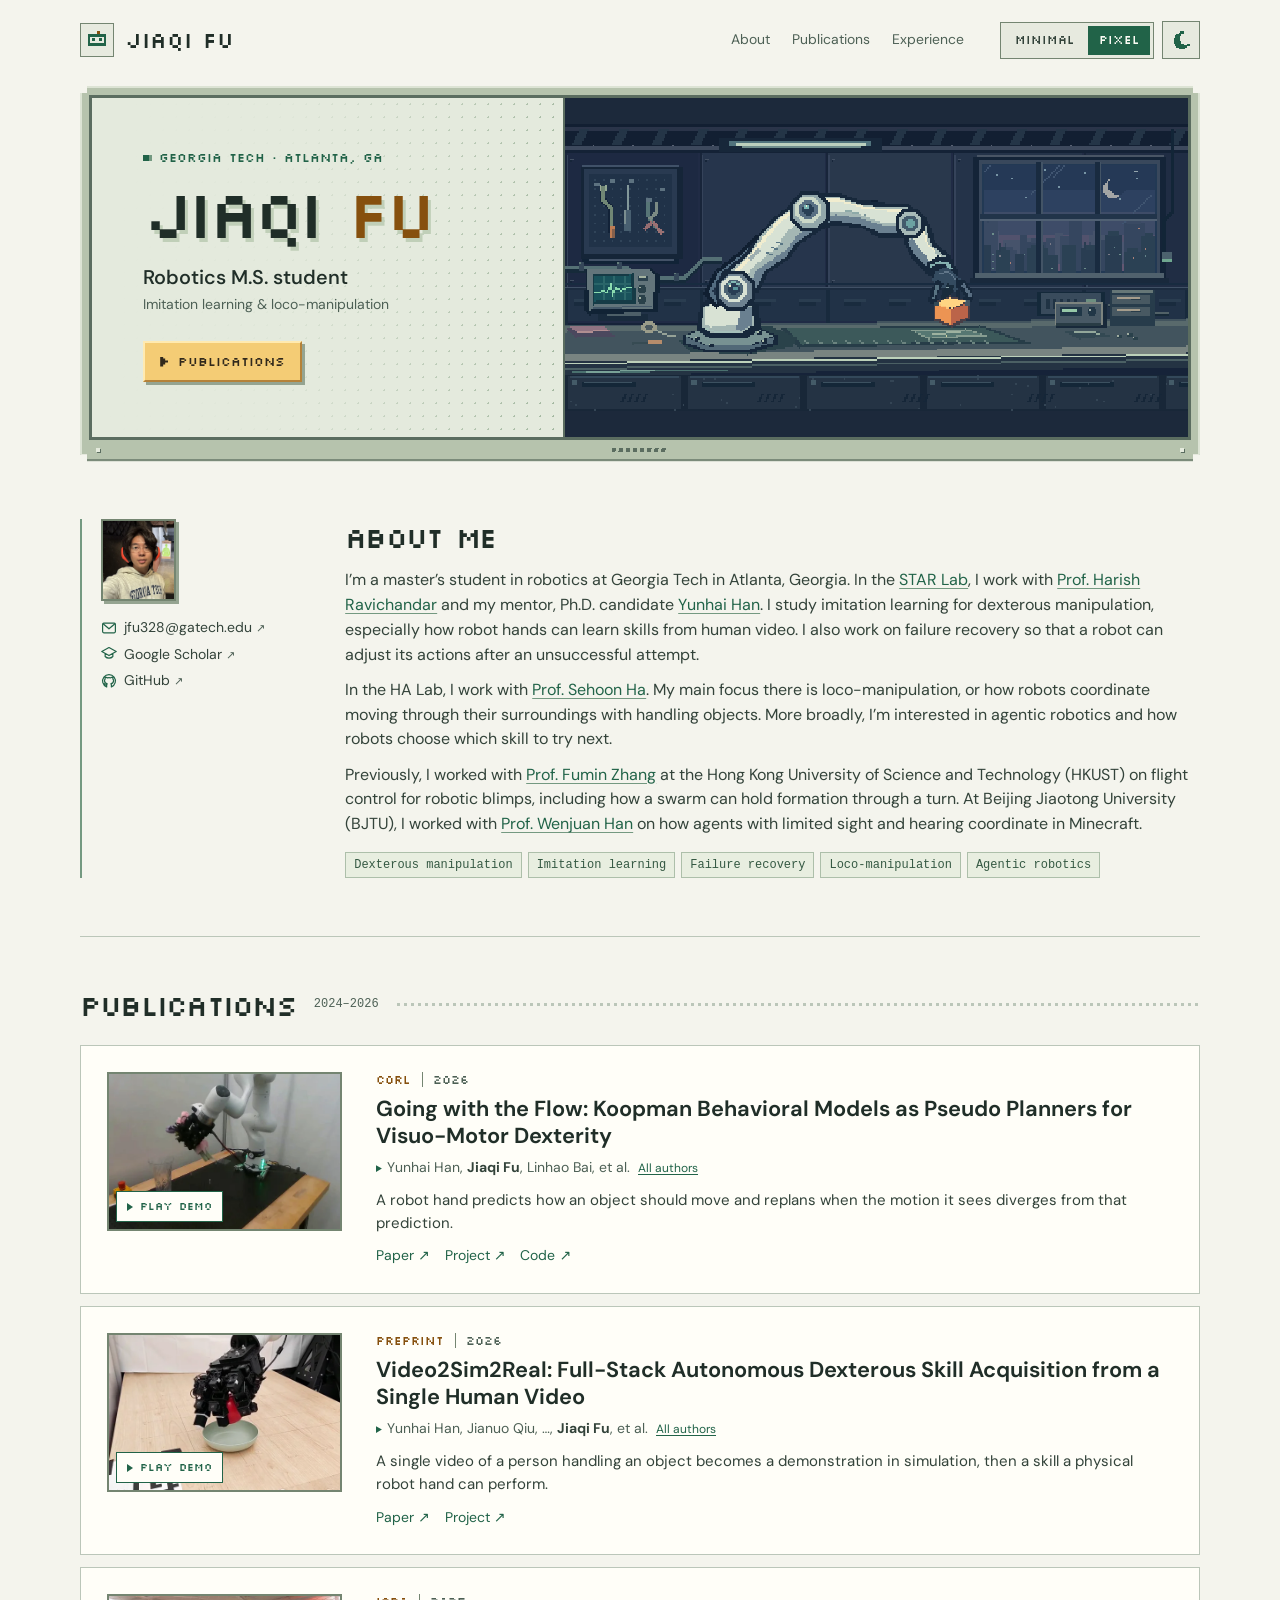
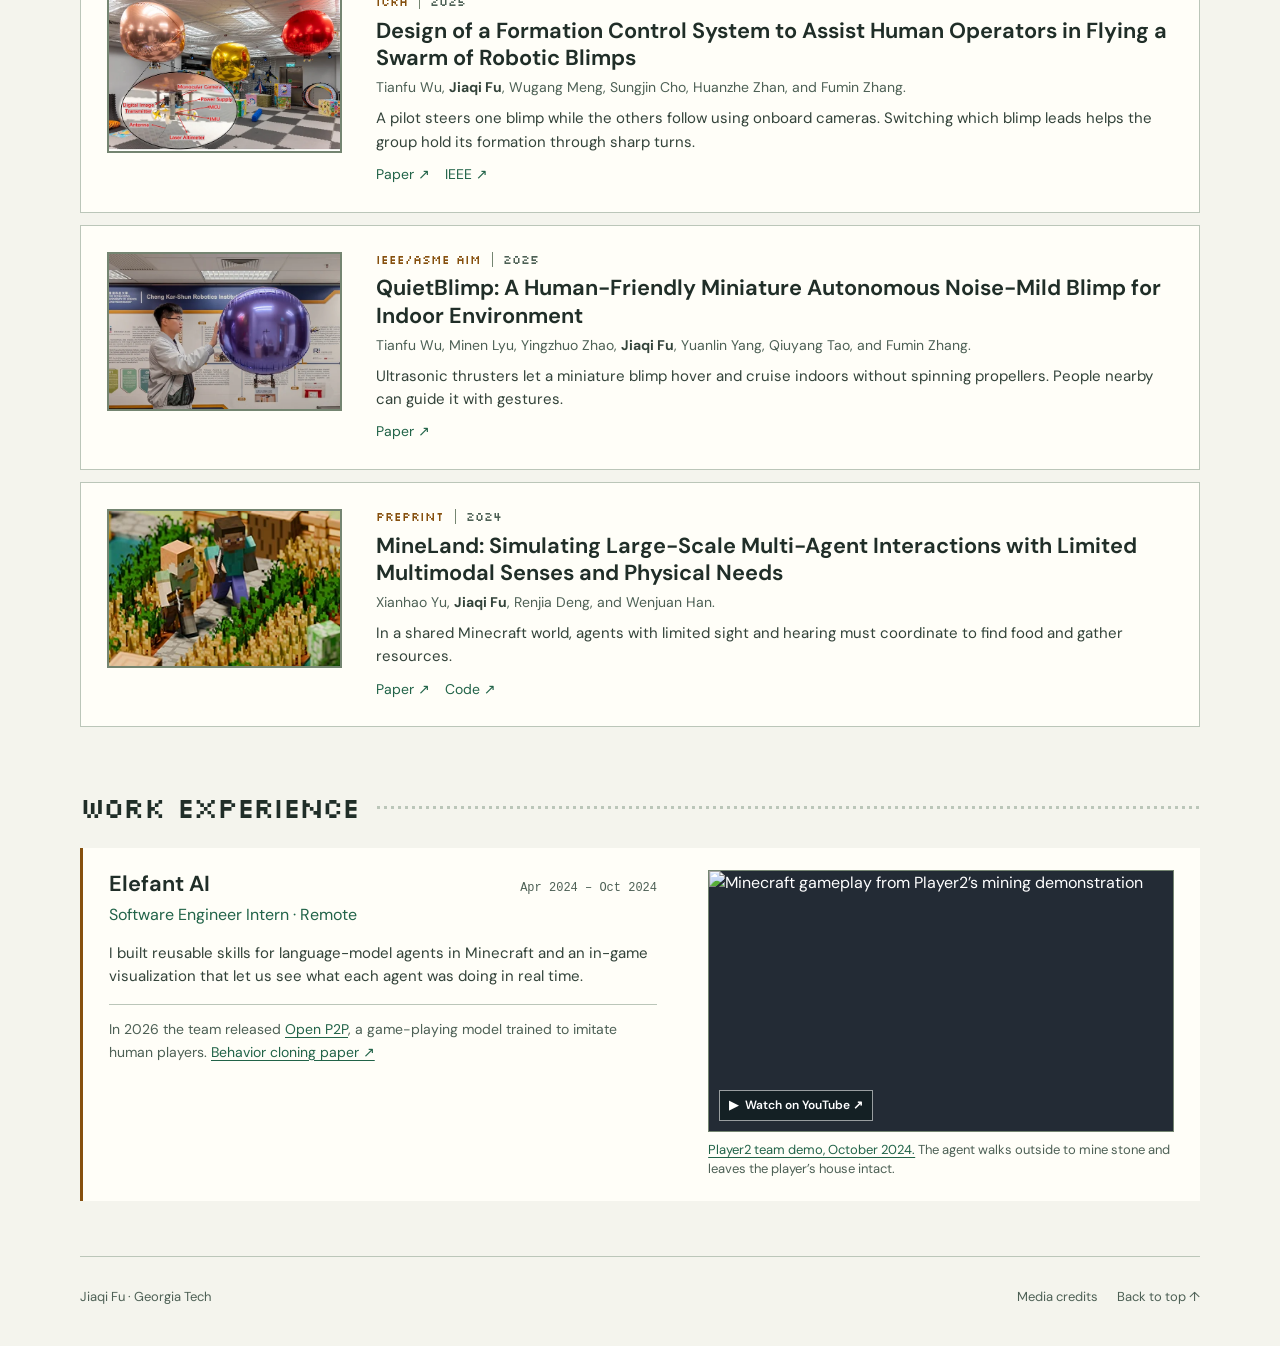
==== commit fa6f4c0d: "Clarify research in the STAR and HA labs" ====
--- a/index.html
+++ b/index.html
@@ -4,12 +4,12 @@
 <meta charset="utf-8">
 <meta name="viewport" content="width=device-width,initial-scale=1">
 <meta name="theme-color" content="#161925" data-light="#f4f4ed" data-dark="#161925">
-<meta name="description" content="Jiaqi Fu is a robotics master’s student at Georgia Tech in Atlanta working on dexterous robot hands, learning from human video, and agentic robotics.">
+<meta name="description" content="Jiaqi Fu studies imitation learning from human video and failure recovery in Georgia Tech’s STAR Lab, and loco-manipulation in the HA Lab.">
 <title>Jiaqi Fu · Robotics at Georgia Tech</title>
 <link rel="canonical" href="https://jiaq1fu.github.io/">
 <meta property="og:type" content="website">
 <meta property="og:title" content="Jiaqi Fu · Robotics at Georgia Tech">
-<meta property="og:description" content="Jiaqi Fu is a robotics master’s student at Georgia Tech in Atlanta working on dexterous robot hands, learning from human video, and agentic robotics.">
+<meta property="og:description" content="Jiaqi Fu studies imitation learning from human video and failure recovery in Georgia Tech’s STAR Lab, and loco-manipulation in the HA Lab.">
 <meta property="og:image" content="https://jiaq1fu.github.io/assets/lab-pixel.webp">
 <link rel="icon" href="assets/mark.svg">
 <link rel="preload" href="pixel/silkscreen-regular.ttf" type="font/ttf" as="font" crossorigin>
@@ -37,7 +37,7 @@
 <p class="school"><span aria-hidden="true"></span> Georgia Tech · Atlanta, GA</p>
 <h1 id="name">Jiaqi <span>Fu</span></h1>
 <p class="role">Robotics M.S. student</p>
-<p class="city">Dexterous manipulation &amp; agentic robotics</p>
+<p class="city">Imitation learning &amp; loco-manipulation</p>
 <a class="start" href="#research"><span aria-hidden="true" class="triangle"></span> Publications</a>
 </div>
 <div class="lab"><img src="assets/lab-pixel.webp" alt="Pixel-art robot arm reaching for an orange cube on a lab bench at night." fetchpriority="high" width="360" height="166"></div>
@@ -52,11 +52,11 @@
 <div class="intro">
 <h2 id="about-title">About me</h2>
 <div class="bio">
-<p>I’m a master’s student in robotics at Georgia Tech in Atlanta, Georgia. In the <a href="https://star-lab.cc.gatech.edu/team/jiaqi-fu/">STAR Lab</a>, I build hardware for dexterous manipulation and work on robot learning with <a href="https://harishravichandar.com/">Prof. Harish Ravichandar</a> and my mentor, Ph.D. candidate <a href="https://y8han.github.io/">Yunhai Han</a>. I also work with <a href="https://faculty.cc.gatech.edu/~sha9/index.html">Prof. Sehoon Ha</a> in the HA Lab.</p>
-<p>I study how a multi-fingered robot hand can learn a skill by watching a person perform it, then use visual feedback to adjust its movements when an object shifts. This work shapes my interest in agentic robotics, especially how a robot can decide which skill to try next when an action doesn’t go as planned.</p>
+<p>I’m a master’s student in robotics at Georgia Tech in Atlanta, Georgia. In the <a href="https://star-lab.cc.gatech.edu/team/jiaqi-fu/">STAR Lab</a>, I work with <a href="https://harishravichandar.com/">Prof. Harish Ravichandar</a> and my mentor, Ph.D. candidate <a href="https://y8han.github.io/">Yunhai Han</a>. I study imitation learning for dexterous manipulation, especially how robot hands can learn skills from human video. I also work on failure recovery so that a robot can adjust its actions after an unsuccessful attempt.</p>
+<p>In the HA Lab, I work with <a href="https://faculty.cc.gatech.edu/~sha9/index.html">Prof. Sehoon Ha</a>. My main focus there is loco-manipulation, or how robots coordinate moving through their surroundings with handling objects. More broadly, I’m interested in agentic robotics and how robots choose which skill to try next.</p>
 <p>Previously, I worked with <a href="https://fumin-home.hkust.edu.hk/">Prof. Fumin Zhang</a> at the Hong Kong University of Science and Technology (HKUST) on flight control for robotic blimps, including how a swarm can hold formation through a turn. At Beijing Jiaotong University (BJTU), I worked with <a href="https://winniehan.github.io/">Prof. Wenjuan Han</a> on how agents with limited sight and hearing coordinate in Minecraft.</p>
 </div>
-<ul aria-label="Research interests" class="interests"><li>Dexterous manipulation</li><li>Robot learning</li><li>Agentic robotics</li></ul>
+<ul aria-label="Research interests" class="interests"><li>Dexterous manipulation</li><li>Imitation learning</li><li>Failure recovery</li><li>Loco-manipulation</li><li>Agentic robotics</li></ul>
 </div>
 </section>
 <section aria-labelledby="pub-title" class="research" id="research">
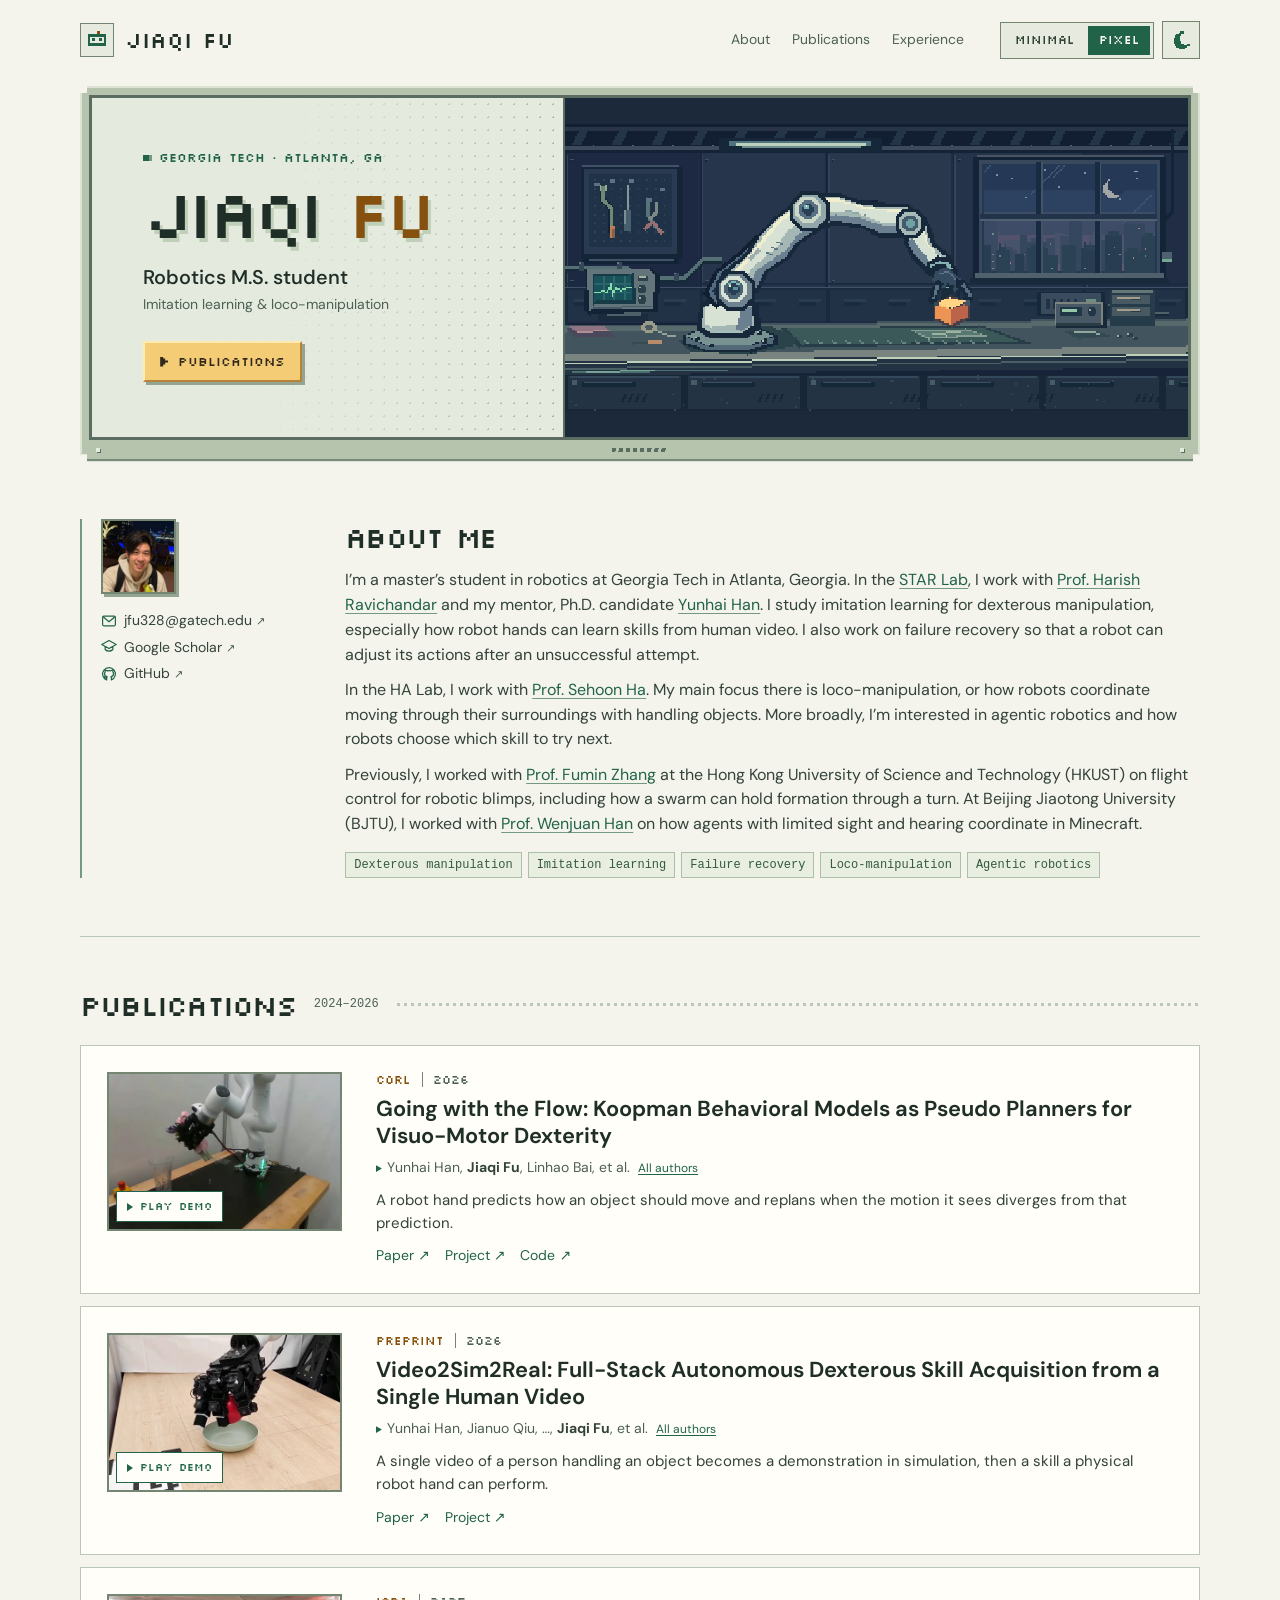
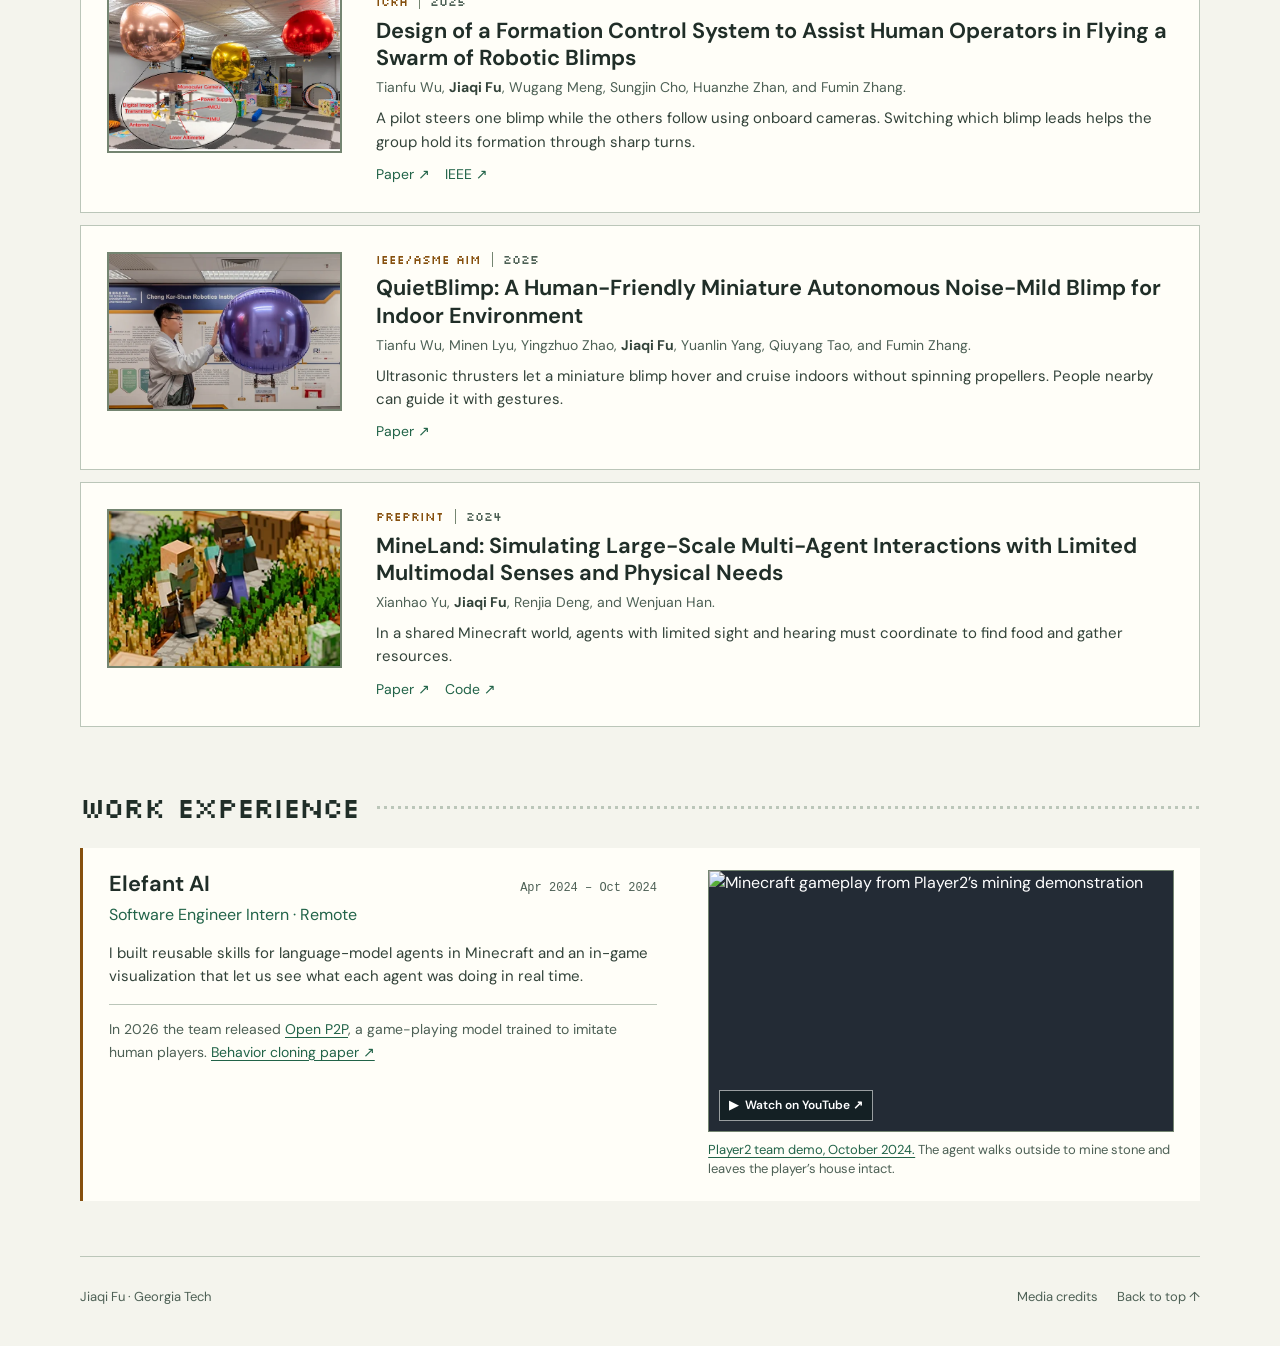
==== commit 600bab8a: "Update profile portrait and verify the site with Google Search Console" ====
--- a/index.html
+++ b/index.html
@@ -46,7 +46,7 @@
 </section>
 <section class="profile" id="about" aria-labelledby="about-title">
 <div class="sheet">
-<img class="portrait" width="675" height="775" src="assets/portrait.webp" alt="Jiaqi Fu wearing a Georgia Tech hoodie">
+<img class="portrait" width="640" height="640" src="assets/portrait.webp?v=1845212f04" alt="Portrait of Jiaqi Fu">
 <ul class="contacts"><li><svg aria-hidden="true" class="icon icon-mail" fill="none" stroke="currentColor" stroke-linecap="round" stroke-linejoin="round" stroke-width="1.5" viewbox="0 0 20 20"><rect height="12" rx="1.5" width="16" x="2" y="4"></rect><path d="m3 5 7 6 7-6"></path></svg><a href="mailto:jfu328@gatech.edu">jfu328@gatech.edu <span aria-hidden="true" class="arrow">↗</span></a></li><li><svg aria-hidden="true" class="icon icon-scholar" fill="none" stroke="currentColor" stroke-linecap="round" stroke-linejoin="round" stroke-width="1.5" viewbox="0 0 20 20"><path d="m1 7 9-5 9 5-9 5-9-5Z M5.2 9.5v3.6a6.5 6.5 0 0 0 9.6 0V9.5"></path></svg><a href="https://scholar.google.com/citations?user=RdzJ1DcAAAAJ&amp;hl=en">Google Scholar <span aria-hidden="true" class="arrow">↗</span></a></li><li><svg aria-hidden="true" class="icon icon-github" fill="none" stroke="currentColor" stroke-linecap="round" stroke-linejoin="round" stroke-width="1.5" viewbox="0 0 20 20"><path d="M7 17.4a8 8 0 1 1 6 0 M7.1 17.4v-2.5c-2.1.3-2.8-.7-3.1-1.7 M13 17.4v-2.1c0-.9-.3-1.5-.7-1.8 2-.4 3.4-1.4 3.4-3.8 0-.9-.3-1.6-.9-2.3.2-.7.2-1.6-.1-2.2-1-.1-2 .4-2.7.9a9.4 9.4 0 0 0-4 0c-.8-.5-1.6-1-2.7-.9-.3.7-.3 1.6 0 2.2-.6.7-.9 1.4-.9 2.3 0 2.4 1.4 3.4 3.4 3.8-.5.4-.7 1.1-.7 1.8"></path></svg><a href="https://github.com/Jiaq1Fu">GitHub <span aria-hidden="true" class="arrow">↗</span></a></li></ul>
 </div>
 <div class="intro">
--- a/pixel/pixel.css
+++ b/pixel/pixel.css
@@ -117,7 +117,7 @@
 .vents { width: 56px; height: 4px; background: repeating-linear-gradient(100deg,var(--bezel) 0 4px,transparent 4px 7px); }
 .profile { display: grid; grid-template-columns: 214px minmax(0,1fr); gap: clamp(24px,4vw,64px); padding: clamp(30px,4.5vw,60px) 0; border-bottom: 1px solid var(--line); }
 .sheet { border-left: 2px solid var(--accent-line); padding-left: 19px; display: flex; flex-direction: column; align-items: flex-start; }
-.portrait { display: block; width: 75px; height: 82px; object-fit: cover; border: 2px solid var(--border); box-shadow: 3px 3px var(--shadow); }
+.portrait { display: block; width: 75px; height: 75px; object-fit: cover; border: 2px solid var(--border); box-shadow: 3px 3px var(--shadow); }
 .contacts { padding: 0; display: grid; gap: 5px; list-style: none; margin-top: 16px; }
 .contacts li { display: flex; align-items: center; gap: 7px; font-size: 14px; }
 .contacts .icon { width: 16px; height: 16px; color: var(--mint); }
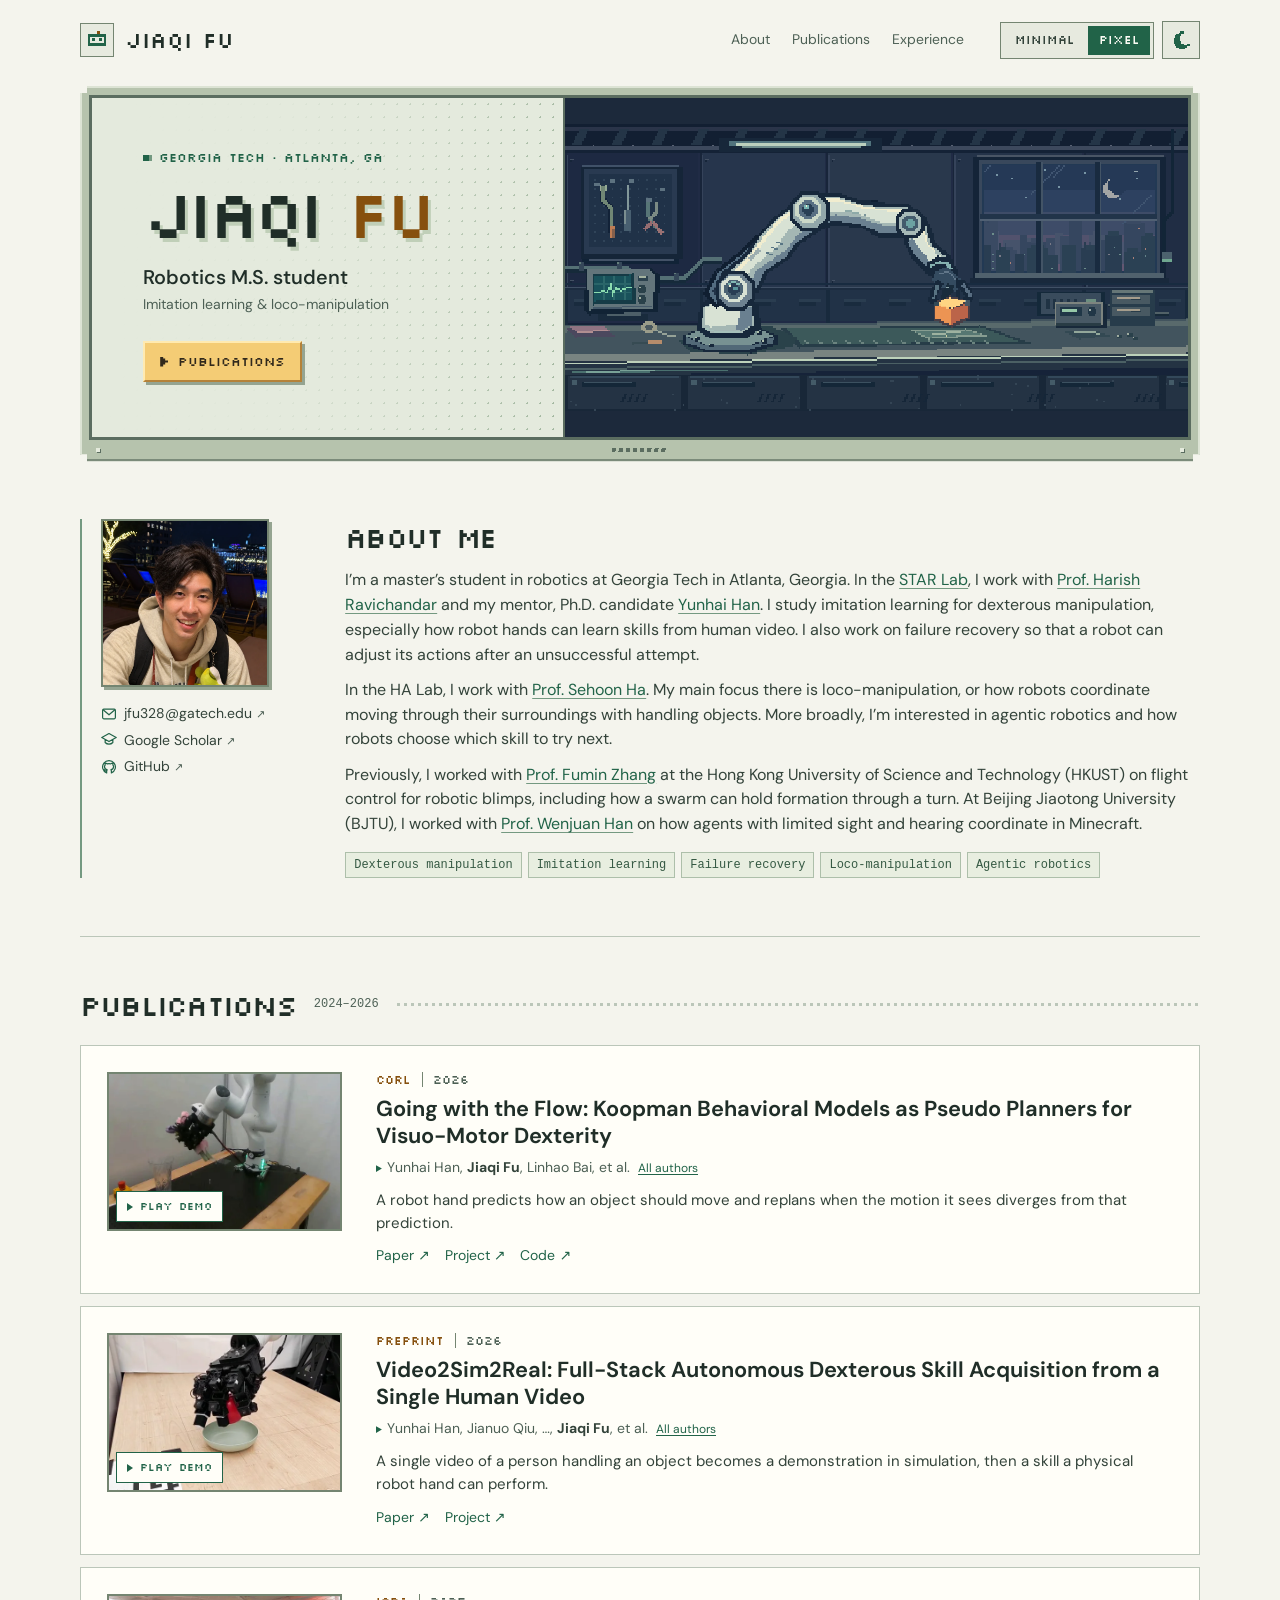
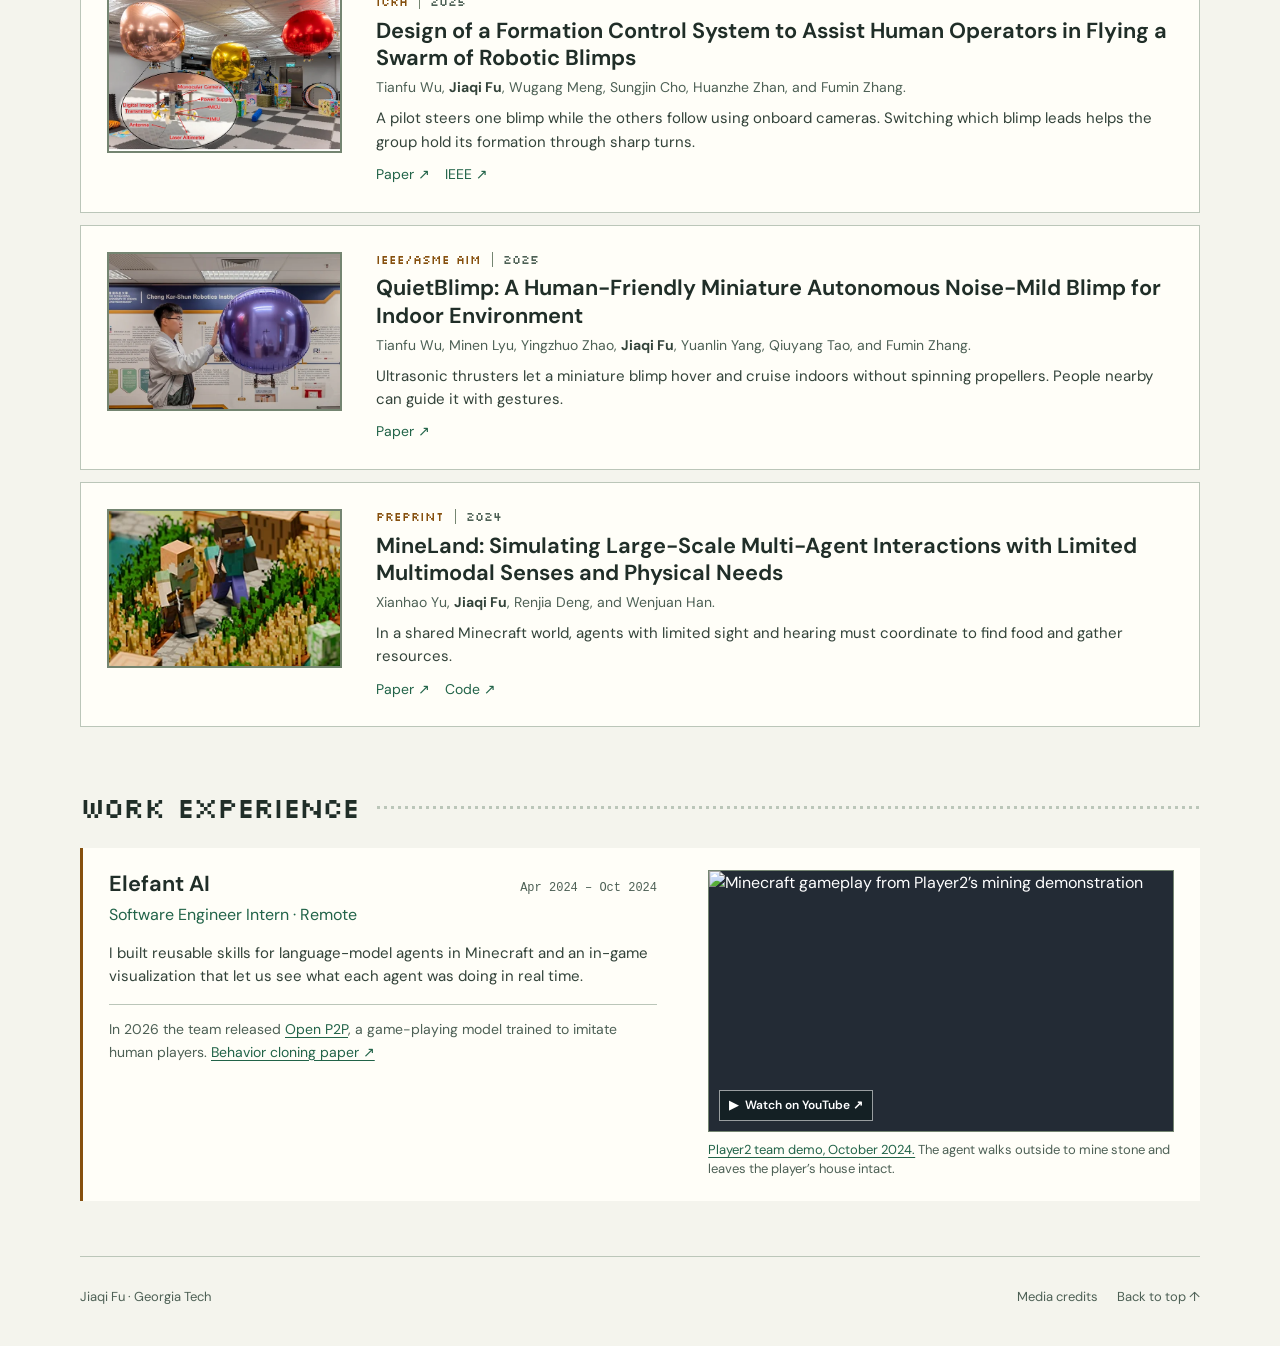
==== commit 76321810: "Enlarge the profile portrait in both homepage layouts" ====
--- a/index.html
+++ b/index.html
@@ -14,7 +14,7 @@
 <link rel="icon" href="assets/mark.svg">
 <link rel="preload" href="pixel/silkscreen-regular.ttf" type="font/ttf" as="font" crossorigin>
 <script src="theme.js"></script>
-<link rel="stylesheet" href="pixel/pixel.css">
+<link rel="stylesheet" href="pixel/pixel.css?v=fe73491cd7">
 <link rel="stylesheet" href="experience.css">
 <script src="demos.js" defer></script>
 </head>
--- a/pixel/pixel.css
+++ b/pixel/pixel.css
@@ -117,7 +117,7 @@
 .vents { width: 56px; height: 4px; background: repeating-linear-gradient(100deg,var(--bezel) 0 4px,transparent 4px 7px); }
 .profile { display: grid; grid-template-columns: 214px minmax(0,1fr); gap: clamp(24px,4vw,64px); padding: clamp(30px,4.5vw,60px) 0; border-bottom: 1px solid var(--line); }
 .sheet { border-left: 2px solid var(--accent-line); padding-left: 19px; display: flex; flex-direction: column; align-items: flex-start; }
-.portrait { display: block; width: 75px; height: 75px; object-fit: cover; border: 2px solid var(--border); box-shadow: 3px 3px var(--shadow); }
+.portrait { display: block; width: min(168px, 100%); height: auto; aspect-ratio: 1; object-fit: cover; border: 2px solid var(--border); box-shadow: 3px 3px var(--shadow); }
 .contacts { padding: 0; display: grid; gap: 5px; list-style: none; margin-top: 16px; }
 .contacts li { display: flex; align-items: center; gap: 7px; font-size: 14px; }
 .contacts .icon { width: 16px; height: 16px; color: var(--mint); }
@@ -201,6 +201,7 @@
   .profile { grid-template-columns: 1fr; gap: 23px; }
   .intro { grid-row: 1; }
   .sheet { flex-direction: row; align-items: center; gap: 18px; padding-left: 0; border: none; }
+  .portrait { width: clamp(104px, 29vw, 120px); flex: none; }
   .contacts { margin: 0; gap: 2px; }
   .section-head { gap: 10px; }
   .paper { grid-template-columns: minmax(95px,25%) minmax(0,1fr); padding: 13px; gap: 15px; }
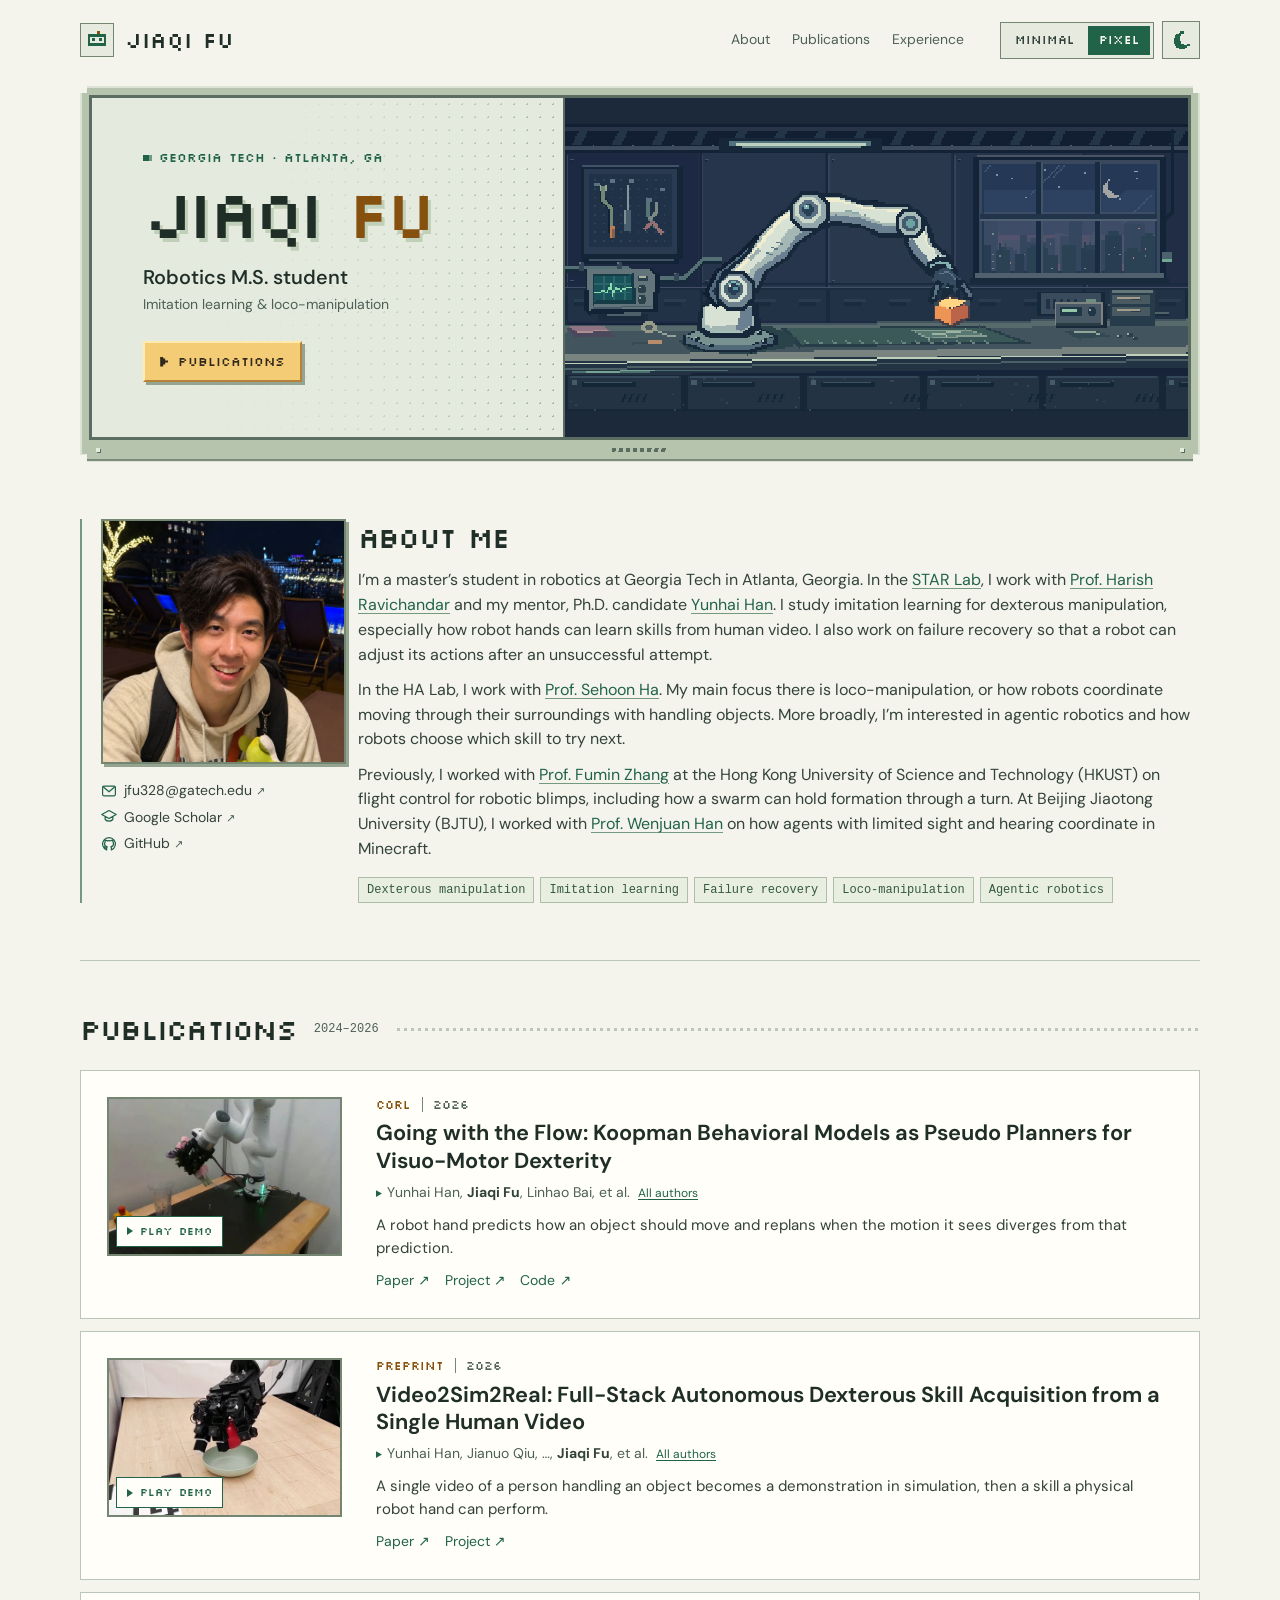
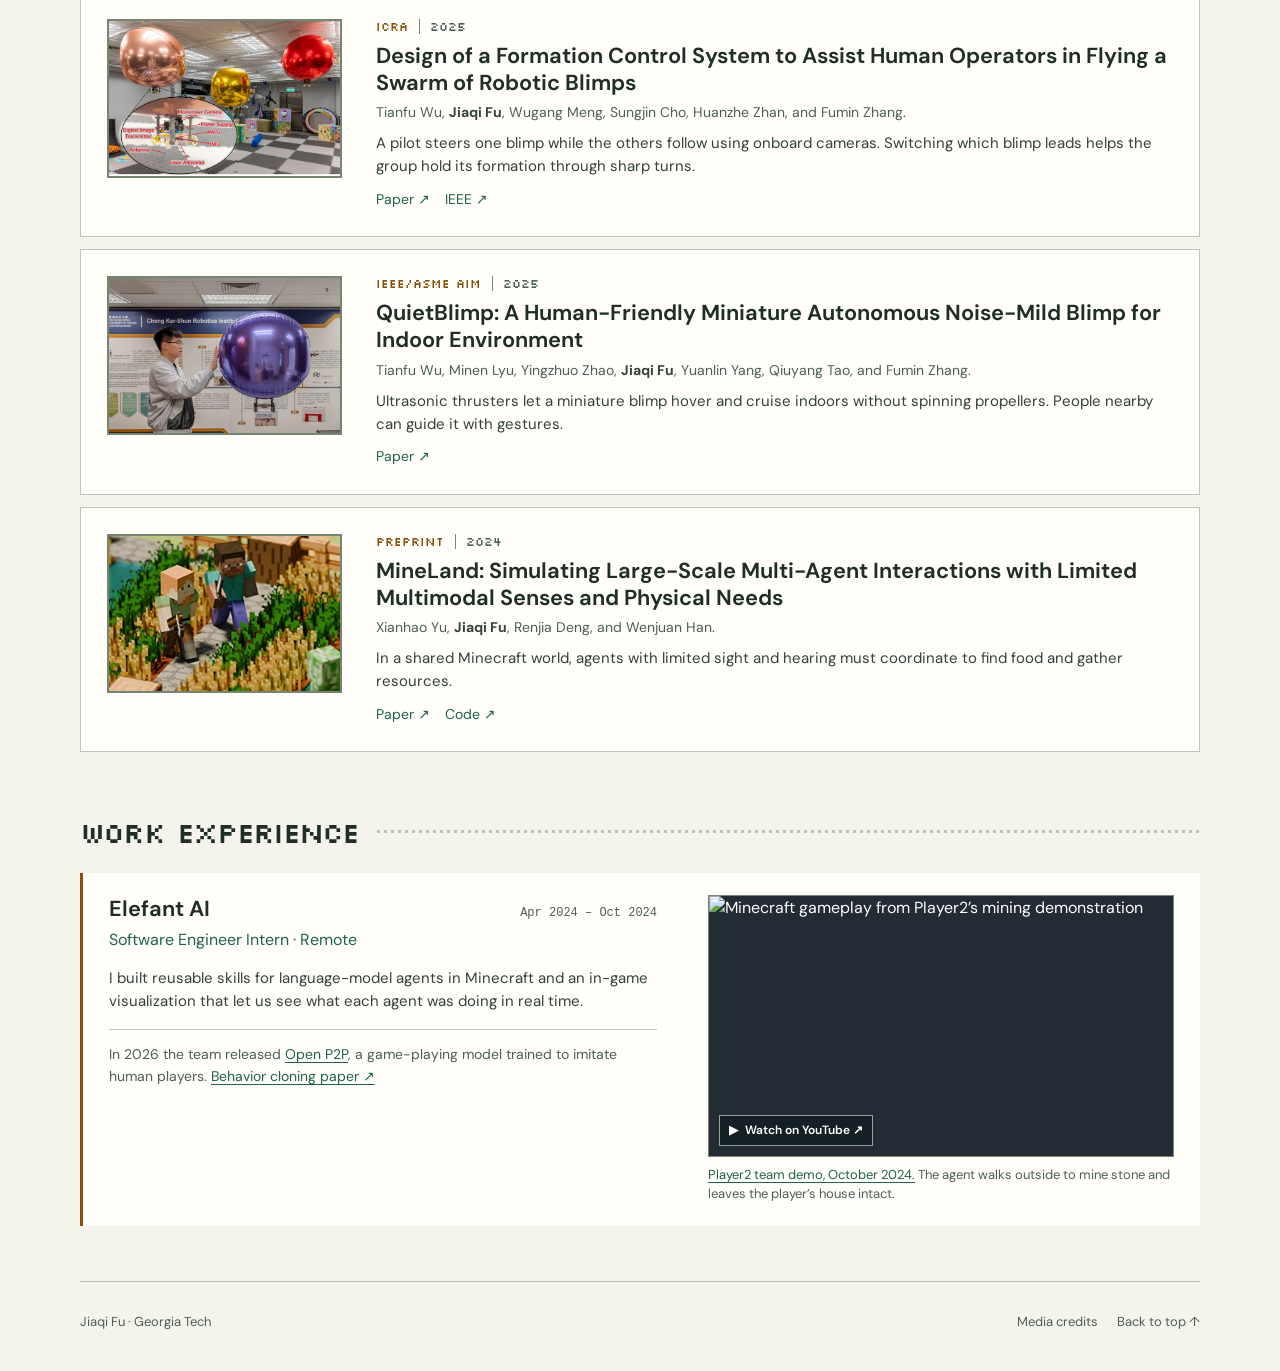
==== commit b96fa3c5: "Bring the enlarged portrait next to the About heading" ====
--- a/index.html
+++ b/index.html
@@ -14,7 +14,7 @@
 <link rel="icon" href="assets/mark.svg">
 <link rel="preload" href="pixel/silkscreen-regular.ttf" type="font/ttf" as="font" crossorigin>
 <script src="theme.js"></script>
-<link rel="stylesheet" href="pixel/pixel.css?v=fe73491cd7">
+<link rel="stylesheet" href="pixel/pixel.css?v=6eb00e85f0">
 <link rel="stylesheet" href="experience.css">
 <script src="demos.js" defer></script>
 </head>
--- a/pixel/pixel.css
+++ b/pixel/pixel.css
@@ -115,9 +115,9 @@
 .housing { display: flex; justify-content: space-between; align-items: center; padding: 5px 7px; height: 19px; }
 .screw { width: 4px; height: 4px; background: var(--stud); box-shadow: 1px 1px var(--bezel); }
 .vents { width: 56px; height: 4px; background: repeating-linear-gradient(100deg,var(--bezel) 0 4px,transparent 4px 7px); }
-.profile { display: grid; grid-template-columns: 214px minmax(0,1fr); gap: clamp(24px,4vw,64px); padding: clamp(30px,4.5vw,60px) 0; border-bottom: 1px solid var(--line); }
+.profile { display: grid; grid-template-columns: clamp(220px, 22vw, 266px) minmax(0,1fr); column-gap: 12px; padding: clamp(30px,4.5vw,60px) 0; border-bottom: 1px solid var(--line); }
 .sheet { border-left: 2px solid var(--accent-line); padding-left: 19px; display: flex; flex-direction: column; align-items: flex-start; }
-.portrait { display: block; width: min(168px, 100%); height: auto; aspect-ratio: 1; object-fit: cover; border: 2px solid var(--border); box-shadow: 3px 3px var(--shadow); }
+.portrait { display: block; width: 100%; height: auto; aspect-ratio: 1; object-fit: cover; border: 2px solid var(--border); box-shadow: 3px 3px var(--shadow); }
 .contacts { padding: 0; display: grid; gap: 5px; list-style: none; margin-top: 16px; }
 .contacts li { display: flex; align-items: center; gap: 7px; font-size: 14px; }
 .contacts .icon { width: 16px; height: 16px; color: var(--mint); }
@@ -179,7 +179,6 @@
   .display { min-height: 285px; }
   h1 { font-size: clamp(38px,6vw,47px); }
   .title-pane { padding: 23px; }
-  .profile { grid-template-columns: 182px minmax(0,1fr); }
   .sheet { padding-left: 12px; }
 }
 @media (max-width: 735px) {
@@ -198,11 +197,17 @@
   .city { grid-column: 1/-1; }
   .start { grid-column: 2; grid-row: 2; font-size: 10px; padding: 9px 8px; margin: 0; gap: 6px; justify-self: end; }
   .housing { height: 15px; }
-  .profile { grid-template-columns: 1fr; gap: 23px; }
-  .intro { grid-row: 1; }
-  .sheet { flex-direction: row; align-items: center; gap: 18px; padding-left: 0; border: none; }
-  .portrait { width: clamp(104px, 29vw, 120px); flex: none; }
-  .contacts { margin: 0; gap: 2px; }
+  .profile {
+    grid-template-columns: clamp(116px, 34vw, 150px) minmax(0, 1fr);
+    grid-template-areas: "photo heading" "photo links" "bio bio" "interests interests";
+    row-gap: 10px;
+  }
+  .sheet, .intro { display: contents; }
+  .portrait { grid-area: photo; align-self: center; }
+  .intro h2 { grid-area: heading; align-self: end; margin-bottom: 0; }
+  .contacts { grid-area: links; align-self: start; margin: 0; gap: 2px; }
+  .intro .bio { grid-area: bio; }
+  .intro .interests { grid-area: interests; margin-top: 0; }
   .section-head { gap: 10px; }
   .paper { grid-template-columns: minmax(95px,25%) minmax(0,1fr); padding: 13px; gap: 15px; }
   .position-header { flex-direction: column; gap: 3px; }
